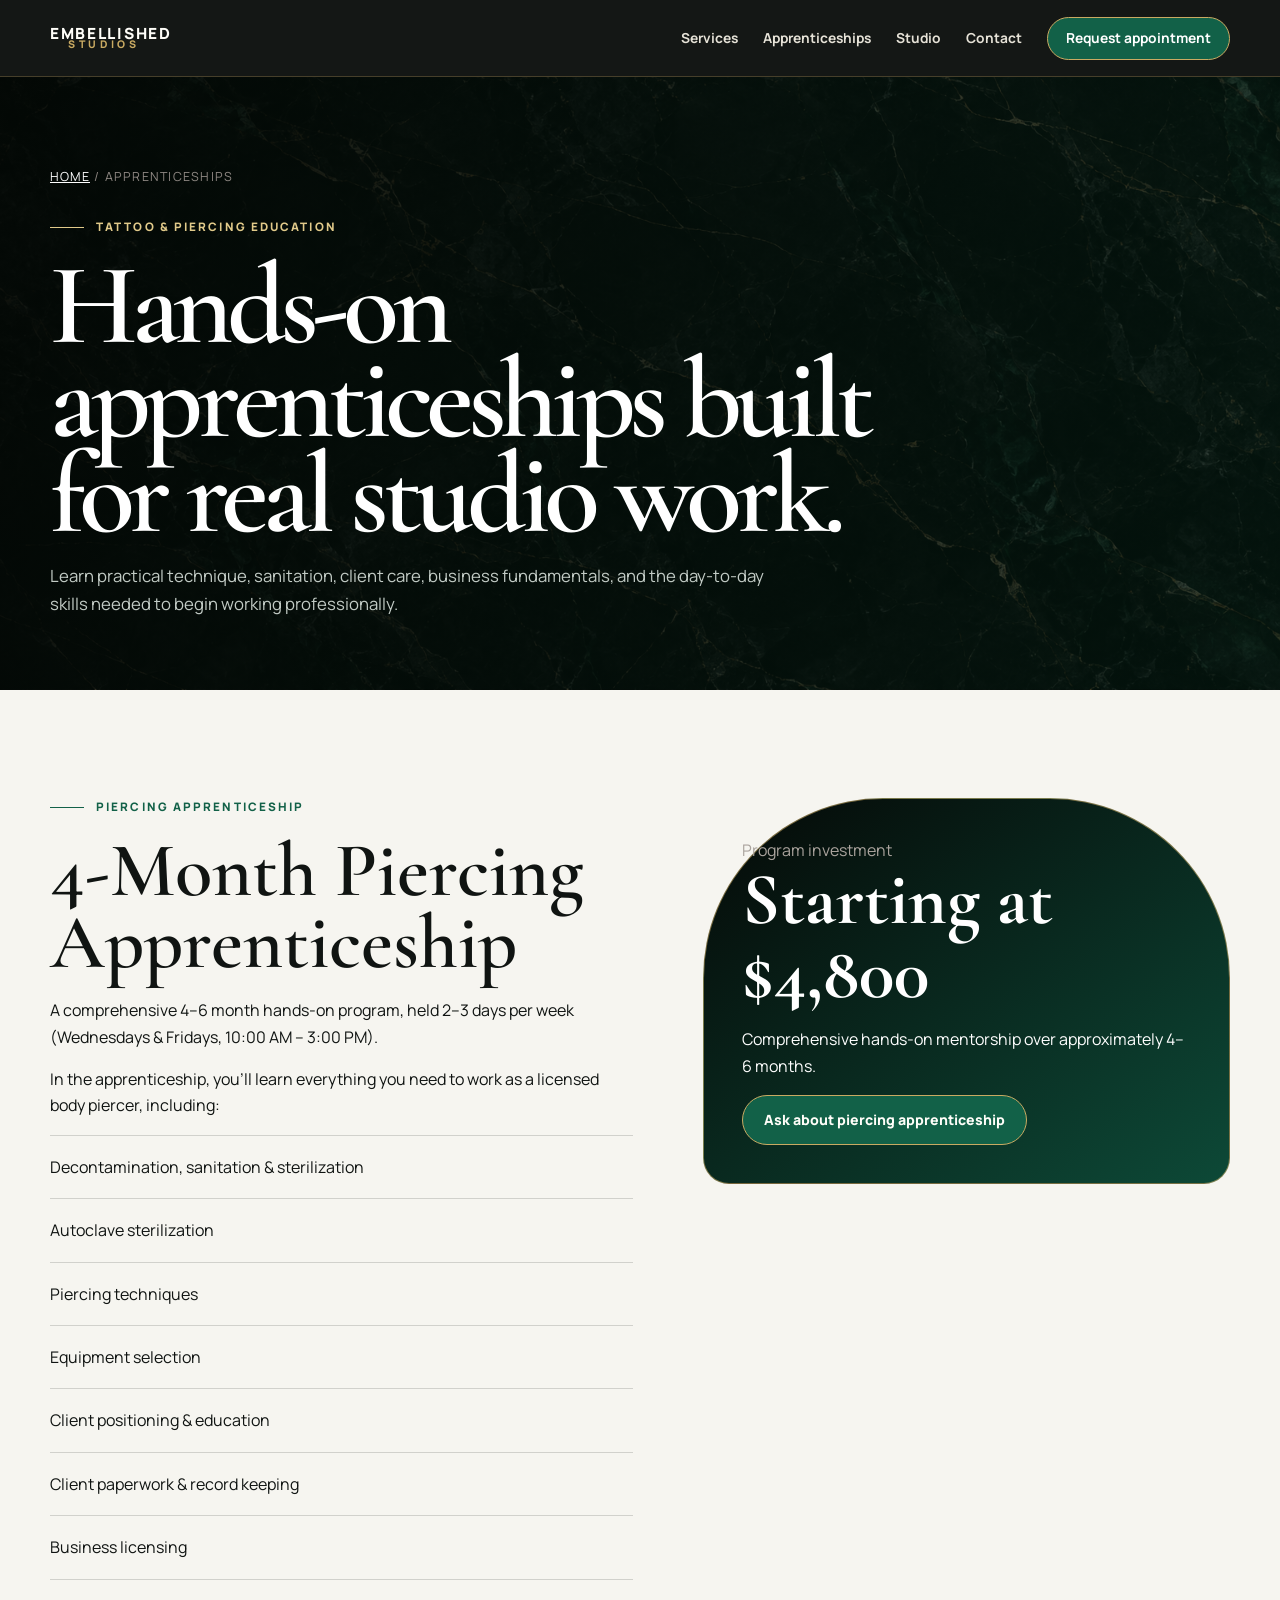
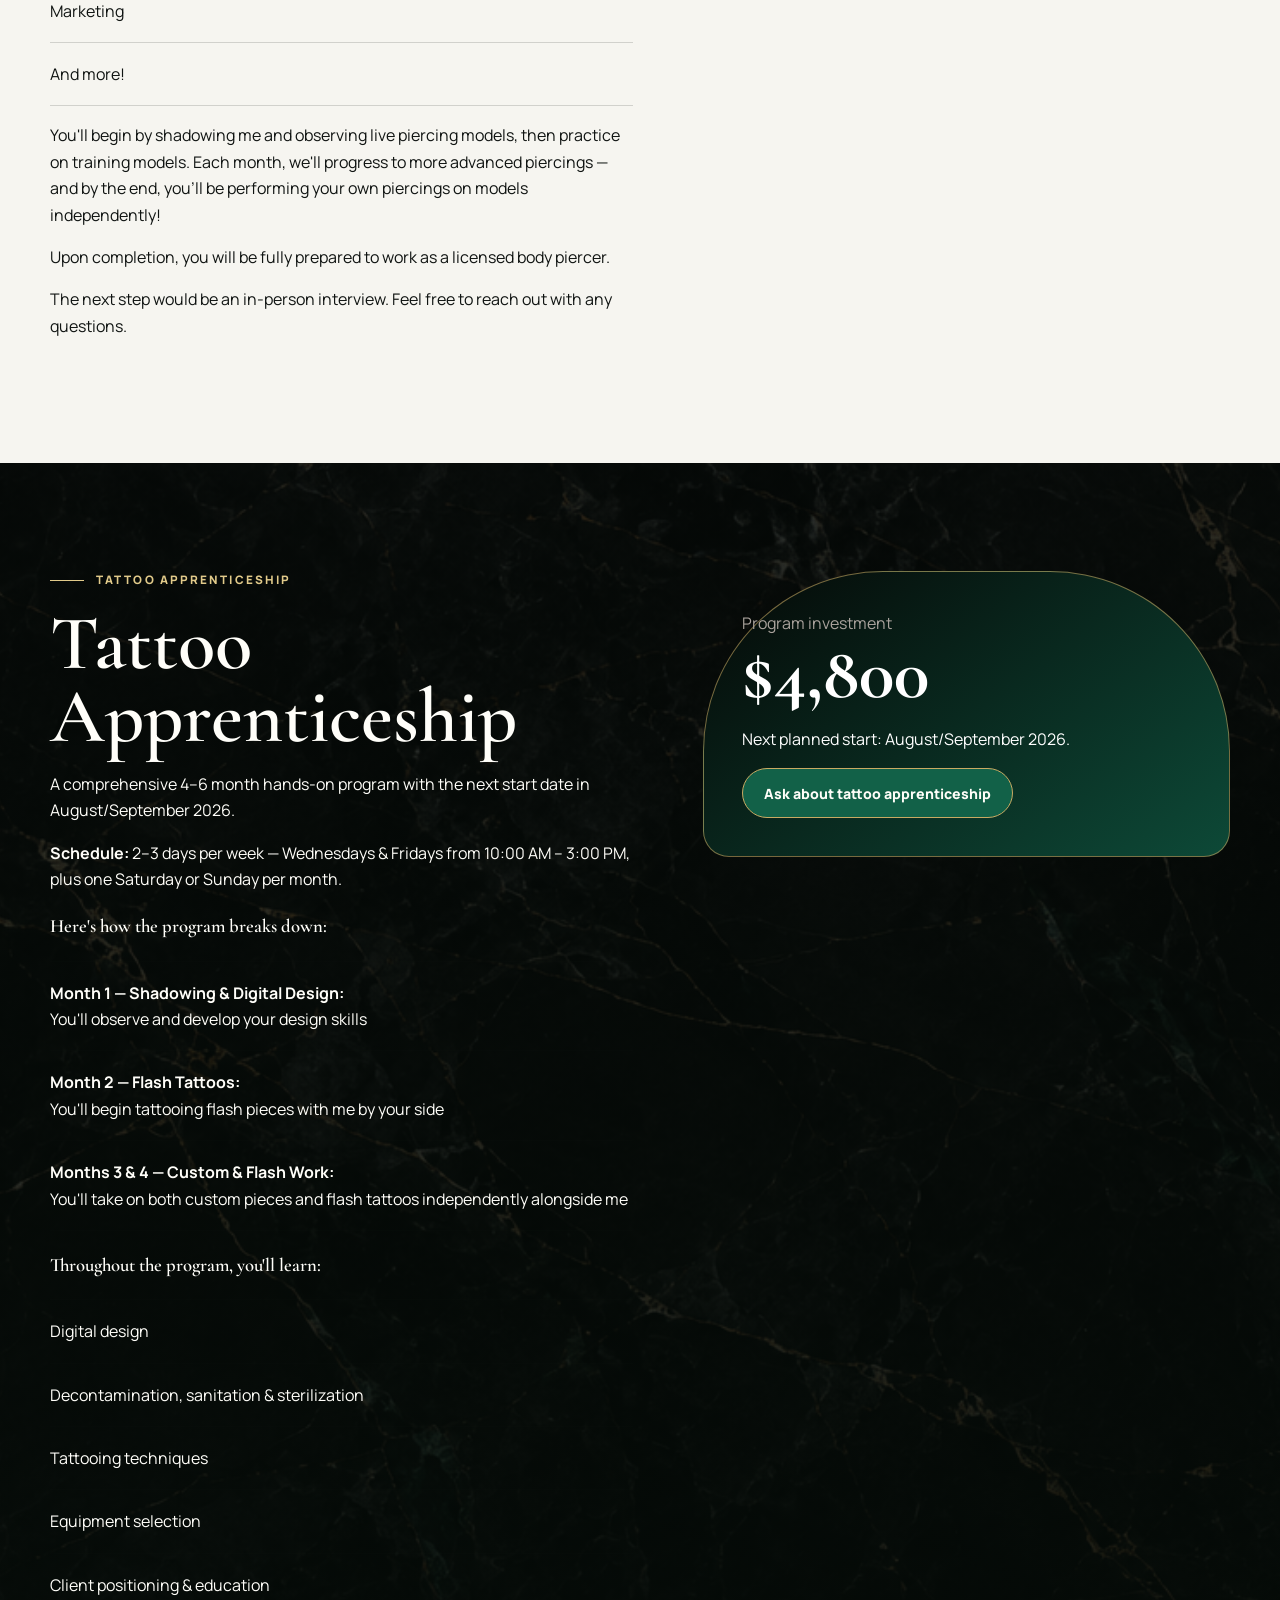
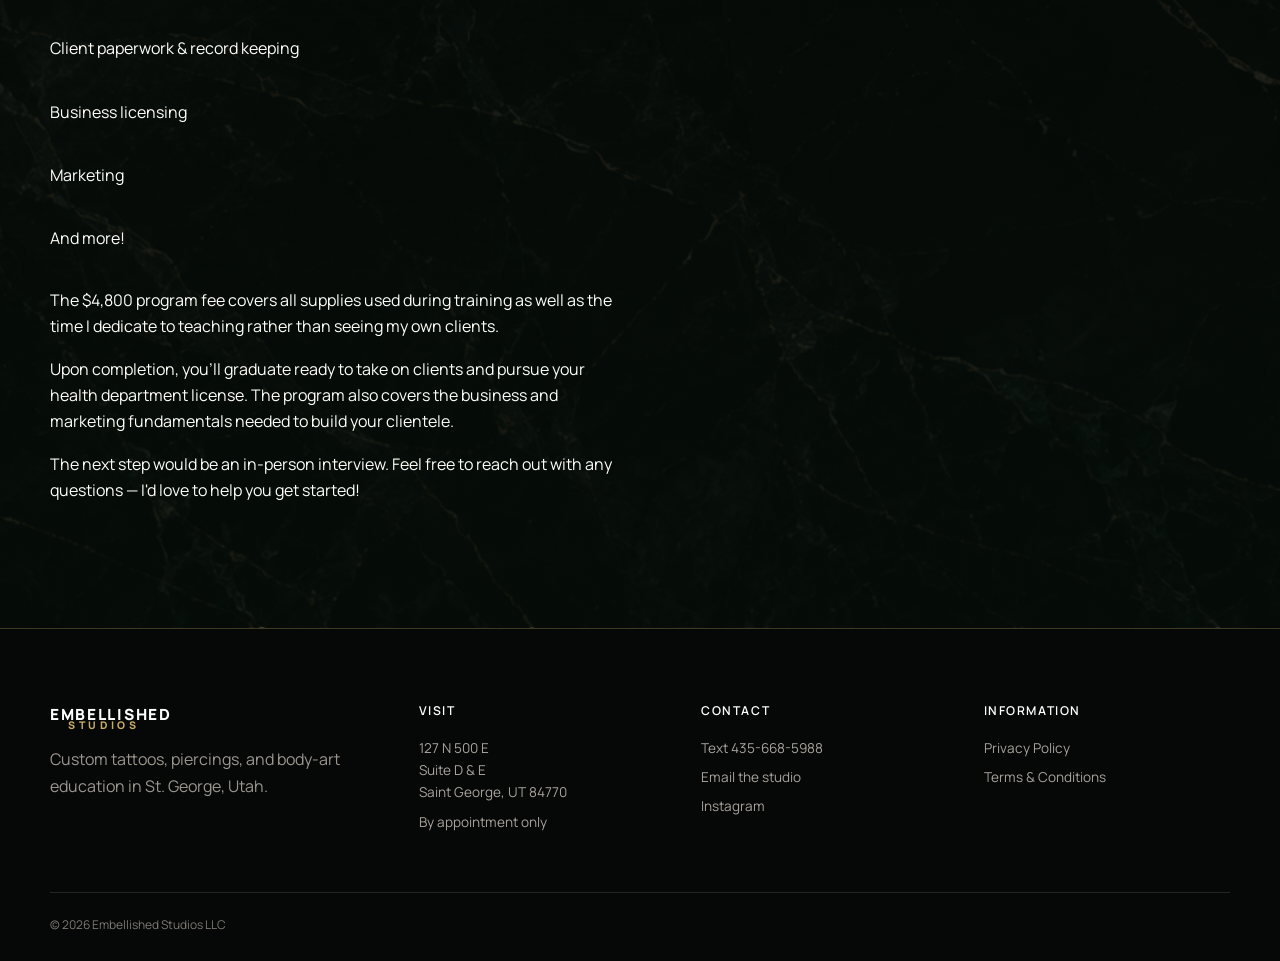
==== apprenticeships/index.html @ 4f74f2a2 "revised jotform api" ====
<!doctype html><html lang="en"><head><meta charset="utf-8"><meta name="viewport" content="width=device-width,initial-scale=1"><title>Tattoo & Piercing Apprenticeships | Embellished Studios</title><meta name="description" content="Hands-on tattoo and piercing apprenticeship programs at Embellished Studios in St. George, Utah."><link rel="preconnect" href="https://fonts.googleapis.com"><link rel="preconnect" href="https://fonts.gstatic.com" crossorigin><link href="https://fonts.googleapis.com/css2?family=Cormorant+Garamond:wght@500;600&family=Manrope:wght@400;600;700;800&display=swap" rel="stylesheet"><link rel="icon" href="../assets/favicon.svg" type="image/svg+xml"><link rel="stylesheet" href="../assets/styles.css"><link rel="canonical" href="https://www.embellishedstudios.com/apprenticeships/"></head><body><a class="skip-link" href="#content">Skip to content</a><header class="site-header"><div class="shell nav"><a class="wordmark" href="../"><span>EMBELLISHED</span><span>STUDIOS</span></a><button class="menu-toggle" type="button" aria-expanded="false" aria-label="Open menu">☰</button><nav class="nav-links"><a href="../#services">Services</a><a href="../apprenticeships/">Apprenticeships</a><a href="../#studio">Studio</a><a href="../contact/">Contact</a><a class="button" href="../tattoo-request-form/">Request appointment</a></nav></div></header><main id="content"><section class="page-hero"><div class="shell"><div class="breadcrumbs"><a href="../">Home</a> / Apprenticeships</div><div class="kicker">Tattoo & piercing education</div><h1>Hands-on apprenticeships built for real studio work.</h1><p>Learn practical technique, sanitation, client care, business fundamentals, and the day-to-day skills needed to begin working professionally.</p></div></section>
<section class="section"><div class="shell training-grid"><div><div class="kicker">Piercing apprenticeship</div><h2 style="font-size:clamp(3rem,6vw,5.5rem);line-height:.94;margin:18px 0">4-Month Piercing Apprenticeship</h2><p>A comprehensive 4–6 month hands-on program, held 2–3 days per week (Wednesdays & Fridays, 10:00 AM – 3:00 PM).</p><p>In the apprenticeship, you'll learn everything you need to work as a licensed body piercer, including:</p><ul class="curriculum"><li>Decontamination, sanitation & sterilization</li><li>Autoclave sterilization</li><li>Piercing techniques</li><li>Equipment selection</li><li>Client positioning & education</li><li>Client paperwork & record keeping</li><li>Business licensing</li><li>Marketing</li><li>And more!</li></ul><p>You'll begin by shadowing me and observing live piercing models, then practice on training models. Each month, we'll progress to more advanced piercings — and by the end, you'll be performing your own piercings on models independently!</p><p>Upon completion, you will be fully prepared to work as a licensed body piercer.</p><p>The next step would be an in-person interview. Feel free to reach out with any questions.</p></div><aside class="training-price"><span>Program investment</span><strong>Starting at $4,800</strong><p>Comprehensive hands-on mentorship over approximately 4–6 months.</p><a class="button red" href="../contact/">Ask about piercing apprenticeship</a></aside></div></section>
<section class="section dark"><div class="shell training-grid"><div><div class="kicker">Tattoo apprenticeship</div><h2 style="font-size:clamp(3rem,6vw,5.5rem);line-height:.94;margin:18px 0">Tattoo Apprenticeship</h2><p>A comprehensive 4–6 month hands-on program with the next start date in August/September 2026.</p><p><strong>Schedule:</strong> 2–3 days per week — Wednesdays & Fridays from 10:00 AM – 3:00 PM, plus one Saturday or Sunday per month.</p><h3>Here's how the program breaks down:</h3><ul class="curriculum"><li><strong>Month 1 — Shadowing & Digital Design:</strong> You'll observe and develop your design skills</li><li><strong>Month 2 — Flash Tattoos:</strong> You'll begin tattooing flash pieces with me by your side</li><li><strong>Months 3 & 4 — Custom & Flash Work:</strong> You'll take on both custom pieces and flash tattoos independently alongside me</li></ul><h3>Throughout the program, you'll learn:</h3><ul class="curriculum"><li>Digital design</li><li>Decontamination, sanitation & sterilization</li><li>Tattooing techniques</li><li>Equipment selection</li><li>Client positioning & education</li><li>Client paperwork & record keeping</li><li>Business licensing</li><li>Marketing</li><li>And more!</li></ul><p>The $4,800 program fee covers all supplies used during training as well as the time I dedicate to teaching rather than seeing my own clients.</p><p>Upon completion, you'll graduate ready to take on clients and pursue your health department license. The program also covers the business and marketing fundamentals needed to build your clientele.</p><p>The next step would be an in-person interview. Feel free to reach out with any questions — I'd love to help you get started!</p></div><aside class="training-price"><span>Program investment</span><strong>$4,800</strong><p>Next planned start: August/September 2026.</p><a class="button red" href="../contact/">Ask about tattoo apprenticeship</a></aside></div></section></main><footer class="site-footer"><div class="shell"><div class="footer-grid"><div class="footer-brand"><a class="wordmark" href="../"><span>EMBELLISHED</span><span>STUDIOS</span></a><p>Custom tattoos, piercings, and body-art education in St. George, Utah.</p></div><div class="footer-column"><h3>Visit</h3><span>127 N 500 E<br>Suite D & E<br>Saint George, UT 84770</span><span>By appointment only</span></div><div class="footer-column"><h3>Contact</h3><a href="sms:+14356685988">Text 435-668-5988</a><a href="mailto:embellished.studios.stg@gmail.com">Email the studio</a><a href="https://www.instagram.com/embellished.studios/">Instagram</a></div><div class="footer-column"><h3>Information</h3><a href="../privacy-policy/">Privacy Policy</a><a href="../terms/">Terms & Conditions</a></div></div><div class="footer-bottom"><span>© <span data-year></span> Embellished Studios LLC</span></div></div></footer><script>const menuButton=document.querySelector('.menu-toggle');const navLinks=document.querySelector('.nav-links');if(menuButton&&navLinks){menuButton.addEventListener('click',()=>{const open=navLinks.classList.toggle('open');document.body.classList.toggle('menu-open',open);menuButton.setAttribute('aria-expanded',String(open));});}document.querySelectorAll('[data-year]').forEach(node=>{node.textContent=new Date().getFullYear();});</script></body></html>
---- assets/styles.css ----
:root {
  --ink: #101412;
  --ink-2: #171d19;
  --paper: #f6f5f0;
  --paper-2: #ebe9df;
  --white: #fffef9;
  --muted: #667068;
  --line: rgba(16,20,18,.16);
  --red: #126148;
  --red-bright: #c9aa62;
  --green: #126148;
  --green-deep: #0a3d2d;
  --gold: #c9aa62;
  --gold-light: #e1ca8a;
  --serif: "Cormorant Garamond", Georgia, serif;
  --sans: "Manrope", Arial, sans-serif;
  --shadow: 0 26px 80px rgba(4,12,8,.18);
}

* { box-sizing: border-box; }
html { scroll-behavior: smooth; }
body { margin: 0; background: var(--paper); color: var(--ink); font-family: var(--sans); font-size: 16px; line-height: 1.65; }
body.menu-open { overflow: hidden; }
img { display: block; max-width: 100%; }
a { color: inherit; }
button, input, textarea, select { font: inherit; }
.shell { width: min(1180px, calc(100% - 40px)); margin-inline: auto; }
.skip-link { position: absolute; left: -9999px; top: 8px; z-index: 100; padding: 10px 14px; background: var(--white); color: var(--ink); }
.skip-link:focus { left: 8px; }

.site-header { position: sticky; top: 0; z-index: 50; border-bottom: 1px solid rgba(201,170,98,.28); background: rgba(8,11,9,.95); color: var(--white); backdrop-filter: blur(16px); }
.nav { min-height: 76px; display: flex; align-items: center; justify-content: space-between; gap: 28px; }
.wordmark { display: inline-flex; flex-direction: column; text-decoration: none; line-height: .88; letter-spacing: .11em; font-weight: 800; font-size: .96rem; }
.wordmark span:last-child { margin-left: 18px; color: var(--gold); font-size: .66rem; letter-spacing: .35em; }
.nav-links { display: flex; align-items: center; gap: 25px; }
.nav-links > a { color: #e6e2d7; text-decoration: none; font-size: .86rem; font-weight: 700; }
.nav-links > a:hover { color: var(--gold-light); }
.menu-toggle { display: none; width: 44px; height: 44px; border: 1px solid rgba(201,170,98,.4); border-radius: 50%; background: transparent; color: var(--gold-light); }
.button { min-height: 50px; display: inline-flex; align-items: center; justify-content: center; gap: 9px; border: 1px solid var(--ink); border-radius: 999px; padding: 0 21px; background: var(--ink); color: var(--white); text-decoration: none; font-size: .88rem; font-weight: 800; cursor: pointer; transition: .2s ease; }
.button:hover { transform: translateY(-2px); box-shadow: 0 12px 28px rgba(17,16,18,.18); }
.button.red { border-color: var(--gold); background: var(--green); }
.button.ghost { background: transparent; color: var(--ink); }
.button.light { border-color: var(--white); background: var(--white); color: var(--ink); }
.button:disabled { cursor: not-allowed; opacity: .45; transform: none; box-shadow: none; }
.nav .button { min-height: 43px; padding-inline: 18px; border-color: var(--gold); background: var(--green); }
.nav-links > a.button { color: white; }

.hero { position: relative; background: radial-gradient(circle at 28% 25%, #17241d 0%, #090d0b 42%, #050706 100%); color: var(--white); overflow: hidden; }
.hero::before { content: ""; position: absolute; width: 420px; height: 420px; left: -220px; bottom: -250px; border: 1px solid rgba(201,170,98,.28); border-radius: 50%; box-shadow: 0 0 0 62px rgba(201,170,98,.05), 0 0 0 124px rgba(18,97,72,.06); }
.hero-grid { min-height: 690px; display: grid; grid-template-columns: 1.02fr .98fr; align-items: stretch; }
.hero-copy { display: flex; flex-direction: column; justify-content: center; padding: 88px 64px 88px 0; }
.kicker { display: flex; align-items: center; gap: 12px; color: var(--red-bright); font-size: .73rem; font-weight: 800; letter-spacing: .18em; text-transform: uppercase; }
.kicker::before { content: ""; width: 34px; height: 1px; background: currentColor; }
.hero .kicker, .section.dark .kicker, .page-hero .kicker { color: var(--gold-light); }
.section:not(.dark) .kicker { color: var(--green); }
h1, h2, h3 { font-family: var(--serif); font-weight: 600; }
h1 { max-width: 760px; margin: 22px 0 24px; font-size: clamp(4rem, 8vw, 7.6rem); line-height: .82; letter-spacing: -.055em; }
.hero h1 { font-size: clamp(3.8rem, 6.2vw, 6.2rem); line-height: .88; }
.hero-copy > p { max-width: 650px; color: #b8c0ba; font-size: 1.07rem; }
.hero-actions { display: flex; flex-wrap: wrap; gap: 12px; margin-top: 30px; }
.hero-note { display: flex; flex-wrap: wrap; gap: 10px 22px; margin-top: 38px; color: #bcae83; font-size: .78rem; text-transform: uppercase; letter-spacing: .08em; }
.hero-art { position: relative; min-height: 620px; margin: 34px 0 34px 34px; overflow: hidden; border: 1px solid rgba(201,170,98,.55); border-radius: 260px 260px 30px 30px; background: #101713; box-shadow: 0 28px 70px rgba(0,0,0,.45); }
.hero-art img { width: 100%; height: 100%; object-fit: cover; opacity: 1; filter: saturate(.92) contrast(1.04); }
.hero-art::after { content: ""; position: absolute; inset: 0; background: linear-gradient(0deg, rgba(3,8,5,.62), transparent 44%); }
.hero-stamp { position: absolute; right: 24px; bottom: 24px; z-index: 1; width: 124px; height: 124px; display: grid; place-items: center; border: 1px solid rgba(225,202,138,.82); border-radius: 50%; background: rgba(4,30,21,.58); color: var(--gold-light); text-align: center; font-size: .66rem; font-weight: 800; letter-spacing: .12em; text-transform: uppercase; transform: rotate(-8deg); backdrop-filter: blur(6px); }

.service-band { background: var(--green-deep); color: white; border-block: 1px solid rgba(201,170,98,.34); }
.service-band strong { color: var(--gold-light); }
.service-band .shell { min-height: 78px; display: grid; grid-template-columns: 1.25fr repeat(3, 1fr); align-items: center; gap: 20px; }
.service-band strong { font-family: var(--serif); font-size: 1.3rem; }
.service-band span { font-size: .78rem; font-weight: 800; text-transform: uppercase; letter-spacing: .1em; }

.section { padding: 108px 0; }
.section.dark { background-image: linear-gradient(rgba(5,9,7,.82), rgba(5,12,8,.9)), url("marble-v3.png"); background-position: center; background-size: cover; color: var(--white); }
.section-head { display: grid; grid-template-columns: .9fr 1.1fr; gap: 56px; align-items: end; margin-bottom: 48px; }
.section-head h2 { max-width: 660px; margin: 14px 0 0; font-size: clamp(3rem, 6vw, 5.6rem); line-height: .93; letter-spacing: -.04em; }
.section-head p { max-width: 630px; justify-self: end; margin: 0; color: var(--muted); }
.dark .section-head p { color: #aaa39d; }

.service-grid { display: grid; grid-template-columns: repeat(2, 1fr); gap: 18px; }
.service-card { min-height: 380px; display: flex; flex-direction: column; padding: 42px 38px 34px; border: 1px solid rgba(201,170,98,.58); border-radius: 160px 160px 28px 28px; background: rgba(255,255,255,.72); text-decoration: none; transition: .25s ease; }
.service-card:hover { background: var(--white); transform: translateY(-4px); box-shadow: var(--shadow); border-color: var(--green); }
.service-card .number { color: var(--red); font-size: .75rem; font-weight: 800; letter-spacing: .15em; }
.service-card h3 { margin: auto 0 10px; font-size: clamp(2.3rem, 5vw, 4.5rem); line-height: .94; letter-spacing: -.04em; }
.service-card p { max-width: 470px; margin: 0; color: var(--muted); }
.service-card .arrow { margin-top: 22px; font-size: 1.5rem; }

.feature-split { display: grid; grid-template-columns: .9fr 1.1fr; gap: 80px; align-items: start; }
.quote-card { position: sticky; top: 110px; padding: 48px 42px; border: 1px solid rgba(201,170,98,.54); border-radius: 180px 180px 26px 26px; background: rgba(4,21,14,.62); }
.quote-card blockquote { margin: 0; font-family: var(--serif); font-size: clamp(2.1rem, 4vw, 3.7rem); line-height: 1.02; }
.quote-card p { margin: 24px 0 0; color: #9c9590; font-size: .84rem; }
.detail-list { display: grid; }
.detail { padding: 30px 0; border-top: 1px solid rgba(255,255,255,.14); }
.detail:first-child { border-top: 0; padding-top: 0; }
.detail h3 { margin: 0 0 7px; font-size: 1.7rem; }
.detail p { margin: 0; color: #aaa39d; }

.process-grid { display: grid; grid-template-columns: repeat(3, 1fr); gap: 20px; }
.process-card { padding: 30px; border: 1px solid rgba(201,170,98,.42); border-radius: 22px; background: rgba(255,255,255,.72); }
.process-card span { color: var(--red); font-size: .75rem; font-weight: 800; letter-spacing: .12em; }
.process-card h3 { margin: 54px 0 9px; font-size: 2rem; line-height: 1; }
.process-card p { margin: 0; color: var(--muted); font-size: .9rem; }

.cta-panel { display: grid; grid-template-columns: 1fr auto; gap: 42px; align-items: center; margin-bottom: 92px; padding: 55px; border: 1px solid rgba(201,170,98,.58); border-radius: 34px; background: linear-gradient(135deg, #08100c, #0c4937); color: white; box-shadow: var(--shadow); }
.cta-panel h2 { max-width: 800px; margin: 0; font-size: clamp(3rem, 6vw, 5.4rem); line-height: .9; letter-spacing: -.04em; }
.cta-panel p { max-width: 650px; margin: 18px 0 0; color: #ced8d0; }

.page-hero { padding: 90px 0 72px; background-image: linear-gradient(100deg, rgba(3,8,5,.94), rgba(4,24,16,.75)), url("marble-v3.png"); background-position: center; background-size: cover; color: white; }
.page-hero h1 { max-width: 900px; margin-bottom: 20px; font-size: clamp(4rem, 9vw, 7.2rem); }
.page-hero p { max-width: 720px; margin: 0; color: #c2cbc5; font-size: 1.05rem; }
.breadcrumbs { margin-bottom: 30px; color: #8f8883; font-size: .78rem; text-transform: uppercase; letter-spacing: .1em; }
.breadcrumbs a { color: white; }

.form-layout { display: grid; grid-template-columns: .72fr 1.28fr; gap: 70px; align-items: start; }
.form-sidebar { position: sticky; top: 110px; }
.form-sidebar h2 { margin: 12px 0 14px; font-size: 3rem; line-height: .95; }
.form-sidebar p { color: var(--muted); }
.contact-list { margin: 30px 0 0; padding: 0; list-style: none; display: grid; gap: 17px; }
.contact-list strong { display: block; font-size: .72rem; letter-spacing: .1em; text-transform: uppercase; }
.contact-list span, .contact-list a { color: var(--muted); }
.request-form { padding: 40px; border: 1px solid rgba(201,170,98,.58); border-radius: 28px; background: var(--white); box-shadow: var(--shadow); }
.form-grid { display: grid; grid-template-columns: repeat(2, 1fr); gap: 20px; }
.field { display: grid; gap: 7px; }
.field.full { grid-column: 1 / -1; }
.field label { font-size: .8rem; font-weight: 800; }
.field input, .field textarea, .field select { width: 100%; border: 1px solid #c9c6b7; border-radius: 12px; padding: 13px 14px; background: #fffef9; color: var(--ink); }
.field textarea { min-height: 125px; resize: vertical; }
.field input:focus, .field textarea:focus, .field select:focus { outline: 2px solid rgba(18,97,72,.24); border-color: var(--green); }
.consent { grid-column: 1 / -1; display: grid; grid-template-columns: 22px 1fr; gap: 12px; padding: 18px; border: 1px solid rgba(201,170,98,.62); border-radius: 16px; background: #f2f6f2; }
.consent input { width: 20px; height: 20px; margin-top: 3px; accent-color: var(--red); }
.consent label { font-size: .81rem; line-height: 1.55; }
.consent a { font-weight: 800; }
.form-actions { grid-column: 1 / -1; display: flex; align-items: center; gap: 14px; flex-wrap: wrap; margin-top: 4px; }
.fine-print { color: var(--muted); font-size: .76rem; }
.form-status { grid-column: 1 / -1; display: none; padding: 14px; border-left: 3px solid var(--green); background: #edf5ef; font-size: .86rem; }
.form-status.visible { display: block; }

.legal { width: min(820px, calc(100% - 40px)); margin-inline: auto; }
.legal h1 { margin: 0 0 24px; font-size: clamp(3.6rem, 8vw, 6.5rem); line-height: .9; color: var(--ink); }
.legal h2 { margin: 48px 0 12px; font-family: var(--sans); font-size: 1.18rem; letter-spacing: -.02em; }
.legal h3 { margin: 30px 0 8px; font-family: var(--sans); font-size: 1rem; }
.legal p, .legal li { color: #4f4b48; }
.legal .effective { margin-bottom: 44px; color: var(--muted); font-size: .85rem; }
.legal-callout { margin: 30px 0; padding: 24px; border-left: 4px solid var(--red); border-radius: 0 16px 16px 0; background: var(--white); }

.training-grid { display: grid; grid-template-columns: 1.05fr .95fr; gap: 70px; align-items: start; }
.training-price { padding: 38px; border: 1px solid rgba(201,170,98,.58); border-radius: 180px 180px 26px 26px; background: linear-gradient(145deg, #050806, #0d4937); color: white; }
.training-price strong { display: block; font-family: var(--serif); font-size: 4.6rem; line-height: 1; }
.training-price span { color: #aaa39d; }
.curriculum { margin: 0; padding: 0; list-style: none; border-top: 1px solid var(--line); }
.curriculum li { padding: 18px 0; border-bottom: 1px solid var(--line); }
.curriculum strong { display: block; }

.sms-proof { display: grid; grid-template-columns: .8fr 1.2fr; gap: 56px; align-items: start; }
.sms-checklist { margin: 0; padding: 0; list-style: none; display: grid; gap: 12px; }
.sms-checklist li { display: flex; gap: 12px; }
.sms-checklist li::before { content: "✓"; color: var(--red); font-weight: 900; }

.site-footer { padding: 72px 0 26px; background: #050806; color: white; border-top: 1px solid rgba(201,170,98,.3); }
.footer-grid { display: grid; grid-template-columns: 1.35fr repeat(3, 1fr); gap: 36px; padding-bottom: 52px; }
.footer-brand p { max-width: 340px; color: #9c9590; }
.footer-column h3 { margin: 0 0 16px; font-family: var(--sans); font-size: .76rem; text-transform: uppercase; letter-spacing: .13em; }
.footer-column a, .footer-column span { display: block; margin: 7px 0; color: #aaa39d; text-decoration: none; font-size: .85rem; }
.footer-column a:hover { color: white; }
.footer-bottom { display: flex; justify-content: space-between; gap: 20px; padding-top: 22px; border-top: 1px solid rgba(255,255,255,.12); color: #7f7975; font-size: .75rem; }

@media (max-width: 900px) {
  .menu-toggle { display: grid; place-items: center; }
  .nav-links { position: fixed; inset: 76px 0 auto; display: none; padding: 28px 20px 38px; background: #080b09; border-top: 1px solid rgba(201,170,98,.28); flex-direction: column; align-items: stretch; box-shadow: 0 20px 40px rgba(0,0,0,.3); }
  .nav-links.open { display: flex; }
  .nav-links > a { font-size: 1rem; }
  .hero-grid, .section-head, .feature-split, .form-layout, .training-grid, .sms-proof { grid-template-columns: 1fr; }
  .hero-copy { padding: 70px 0 42px; }
  .hero-art { min-height: 460px; margin: 0 0 42px; }
  .service-band .shell { grid-template-columns: 1fr 1fr; padding-block: 20px; }
  .section-head p { justify-self: start; }
  .feature-split { gap: 48px; }
  .quote-card, .form-sidebar { position: static; }
  .footer-grid { grid-template-columns: 1fr 1fr; }
}

@media (max-width: 620px) {
  .shell { width: min(100% - 28px, 1180px); }
  .nav { min-height: 68px; }
  .nav-links { inset-block-start: 68px; }
  h1 { font-size: 4.1rem; }
  .hero h1 { font-size: 3.65rem; }
  .hero-grid { min-height: auto; }
  .hero-art { min-height: 390px; margin: 0 -2px 34px; border-radius: 180px 180px 24px 24px; }
  .hero-note { display: grid; }
  .service-band .shell, .service-grid, .process-grid, .form-grid, .footer-grid { grid-template-columns: 1fr; }
  .section { padding: 76px 0; }
  .section-head { gap: 24px; margin-bottom: 34px; }
  .service-card { min-height: 300px; padding: 26px; }
  .service-card { border-radius: 120px 120px 24px 24px; }
  .cta-panel { grid-template-columns: 1fr; padding: 34px 24px; margin-bottom: 60px; }
  .request-form { padding: 24px 18px; }
  .field.full, .consent, .form-actions, .form-status { grid-column: auto; }
  .footer-bottom { flex-direction: column; }
}

@media (prefers-reduced-motion: reduce) {
  *, *::before, *::after { scroll-behavior: auto !important; transition: none !important; }
}
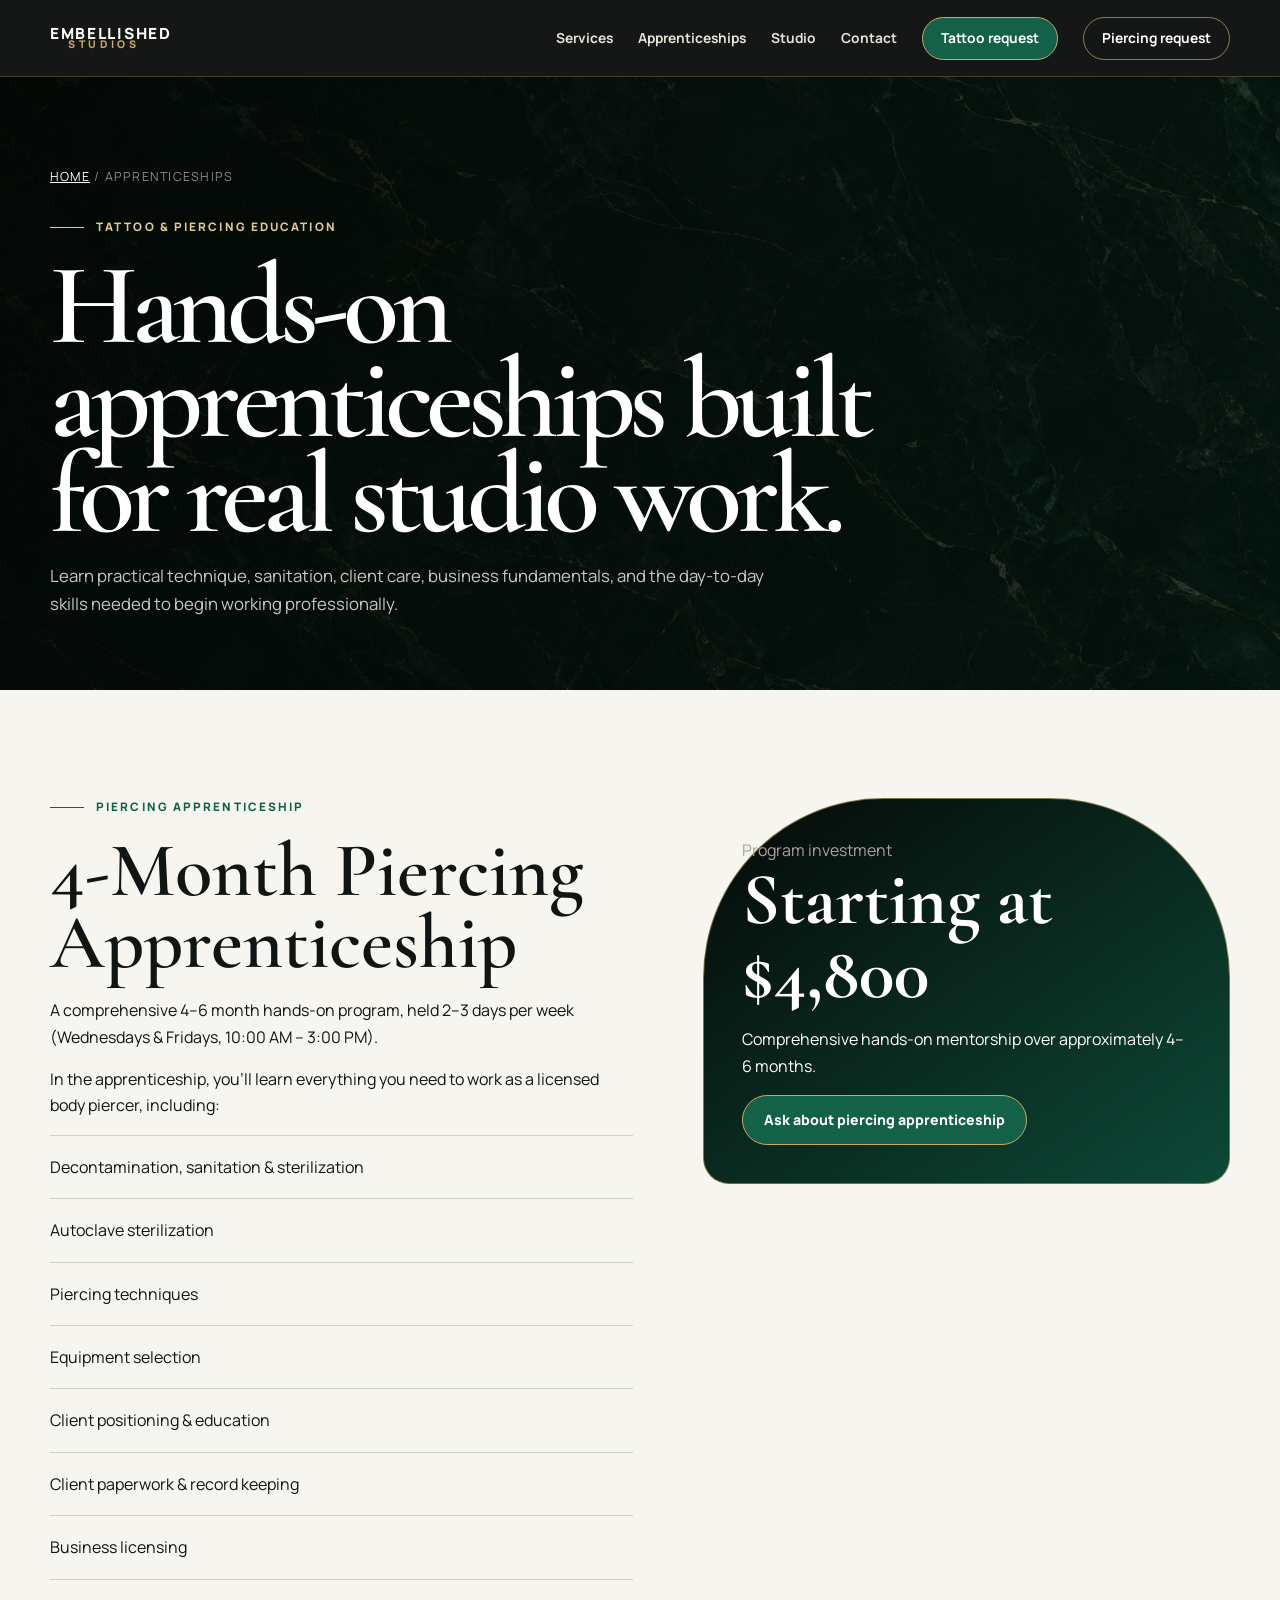
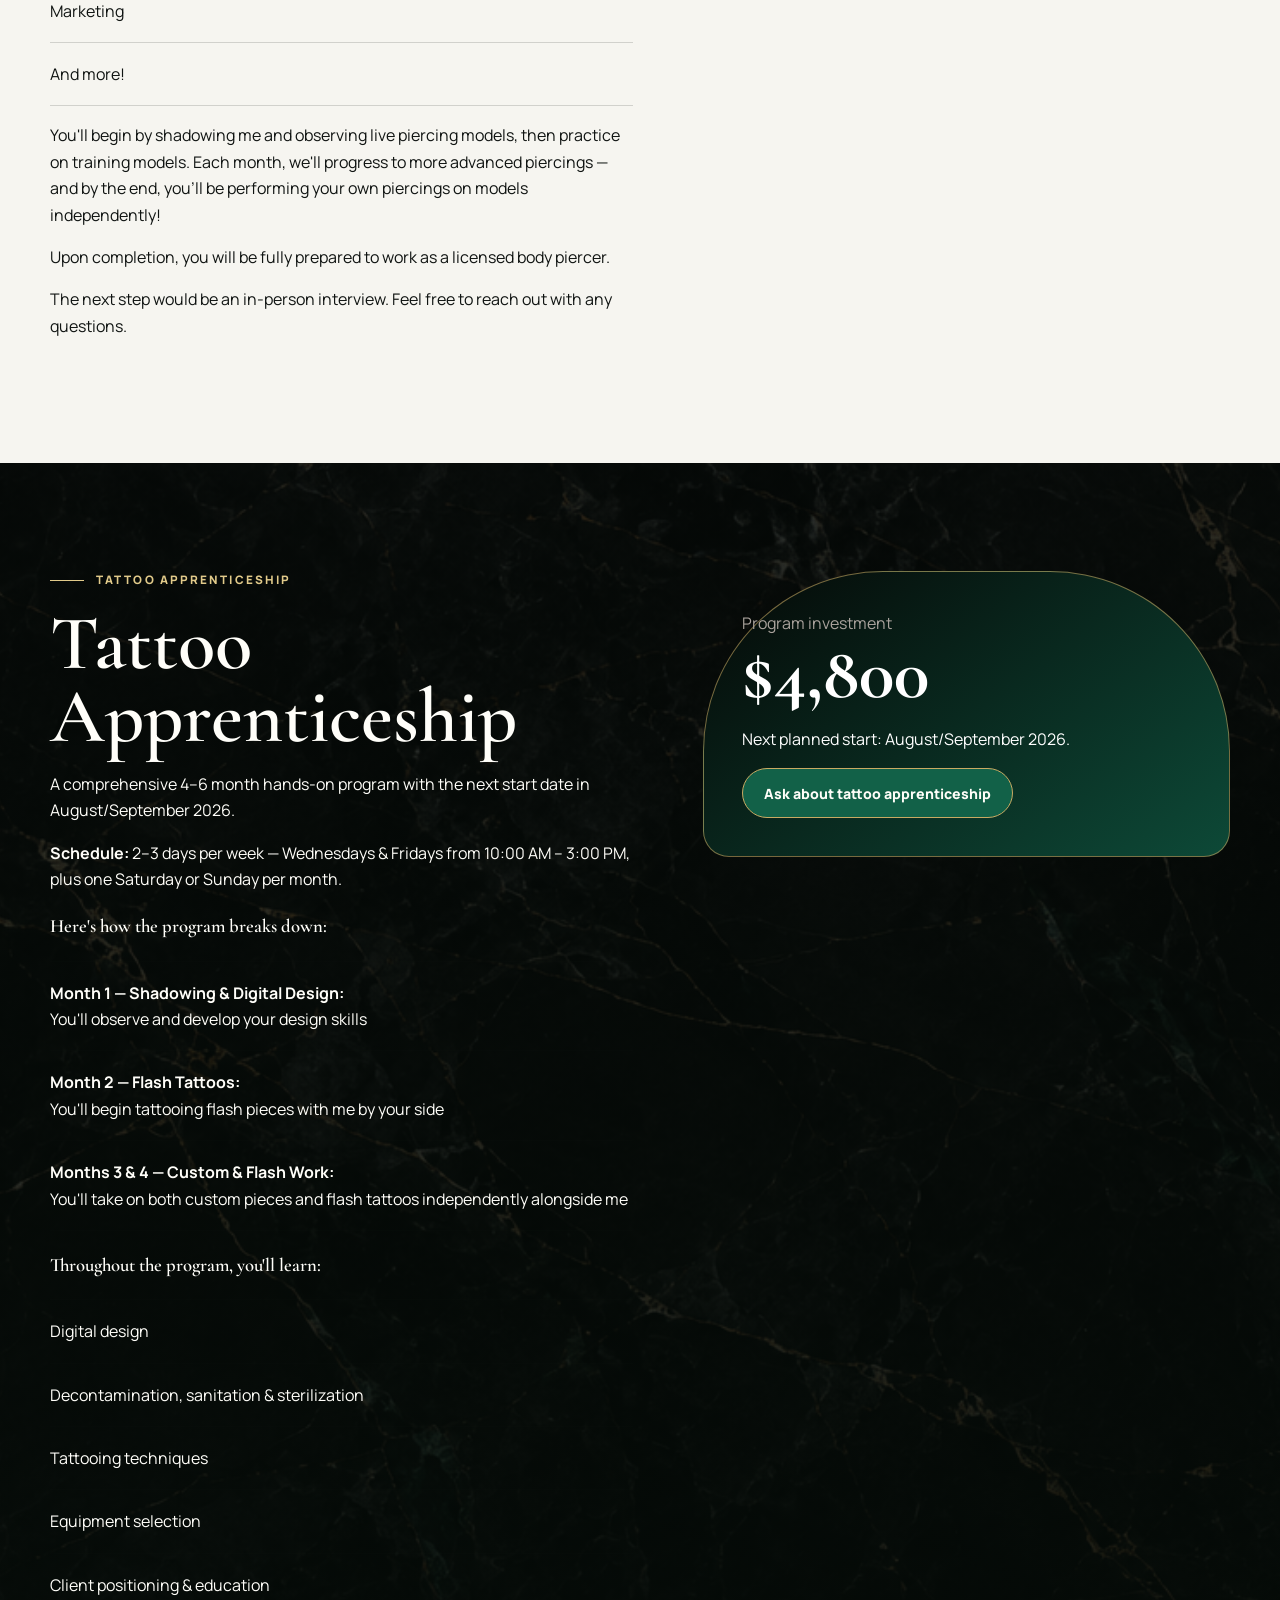
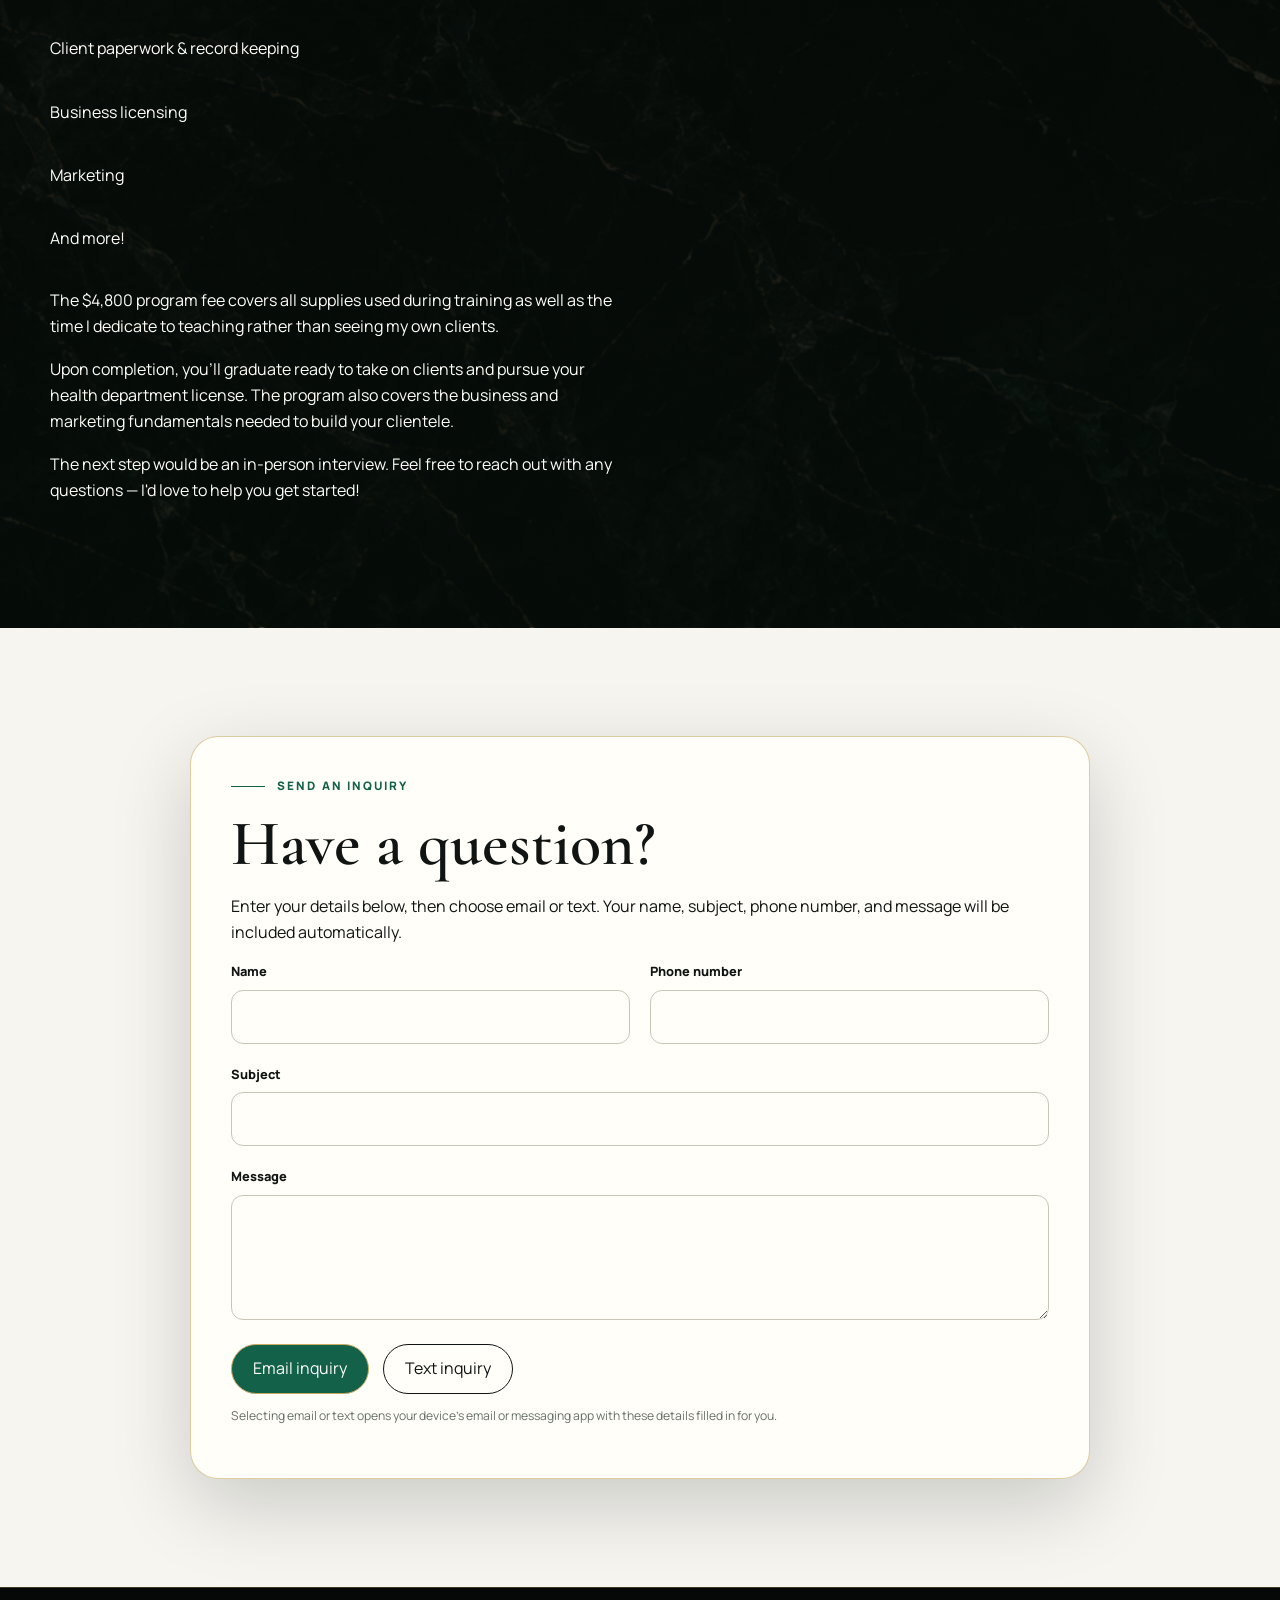
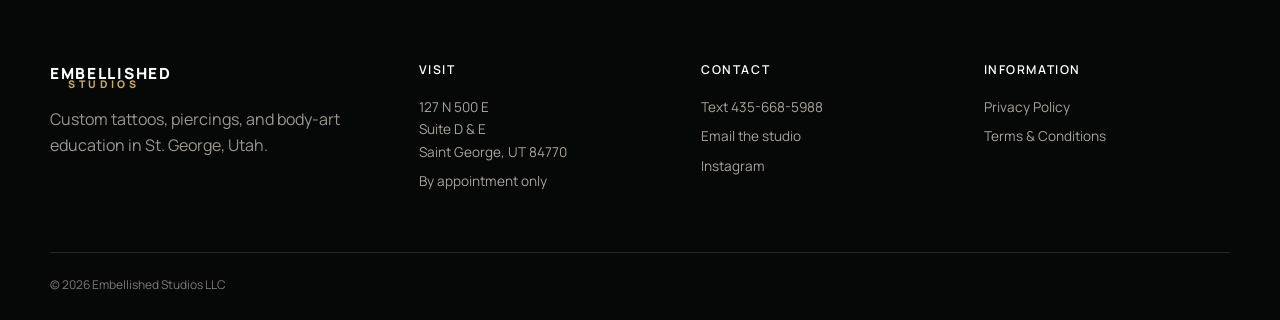
==== commit 6cc638a1: "apprentice form" ====
--- a/apprenticeships/index.html
+++ b/apprenticeships/index.html
@@ -1,3 +1,3 @@
-<!doctype html><html lang="en"><head><meta charset="utf-8"><meta name="viewport" content="width=device-width,initial-scale=1"><title>Tattoo & Piercing Apprenticeships | Embellished Studios</title><meta name="description" content="Hands-on tattoo and piercing apprenticeship programs at Embellished Studios in St. George, Utah."><link rel="preconnect" href="https://fonts.googleapis.com"><link rel="preconnect" href="https://fonts.gstatic.com" crossorigin><link href="https://fonts.googleapis.com/css2?family=Cormorant+Garamond:wght@500;600&family=Manrope:wght@400;600;700;800&display=swap" rel="stylesheet"><link rel="icon" href="../assets/favicon.svg" type="image/svg+xml"><link rel="stylesheet" href="../assets/styles.css"><link rel="canonical" href="https://www.embellishedstudios.com/apprenticeships/"></head><body><a class="skip-link" href="#content">Skip to content</a><header class="site-header"><div class="shell nav"><a class="wordmark" href="../"><span>EMBELLISHED</span><span>STUDIOS</span></a><button class="menu-toggle" type="button" aria-expanded="false" aria-label="Open menu">☰</button><nav class="nav-links"><a href="../#services">Services</a><a href="../apprenticeships/">Apprenticeships</a><a href="../#studio">Studio</a><a href="../contact/">Contact</a><a class="button" href="../tattoo-request-form/">Request appointment</a></nav></div></header><main id="content"><section class="page-hero"><div class="shell"><div class="breadcrumbs"><a href="../">Home</a> / Apprenticeships</div><div class="kicker">Tattoo & piercing education</div><h1>Hands-on apprenticeships built for real studio work.</h1><p>Learn practical technique, sanitation, client care, business fundamentals, and the day-to-day skills needed to begin working professionally.</p></div></section>
+<!doctype html><html lang="en"><head><meta charset="utf-8"><meta name="viewport" content="width=device-width,initial-scale=1"><title>Tattoo & Piercing Apprenticeships | Embellished Studios</title><meta name="description" content="Hands-on tattoo and piercing apprenticeship programs at Embellished Studios in St. George, Utah."><link rel="preconnect" href="https://fonts.googleapis.com"><link rel="preconnect" href="https://fonts.gstatic.com" crossorigin><link href="https://fonts.googleapis.com/css2?family=Cormorant+Garamond:wght@500;600&family=Manrope:wght@400;600;700;800&display=swap" rel="stylesheet"><link rel="icon" href="../assets/favicon.svg" type="image/svg+xml"><link rel="stylesheet" href="../assets/styles.css"><link rel="canonical" href="https://www.embellishedstudios.com/apprenticeships/"></head><body><a class="skip-link" href="#content">Skip to content</a><header class="site-header"><div class="shell nav"><a class="wordmark" href="../"><span>EMBELLISHED</span><span>STUDIOS</span></a><button class="menu-toggle" type="button" aria-expanded="false" aria-label="Open menu">☰</button><nav class="nav-links"><a href="../#services">Services</a><a href="../apprenticeships/">Apprenticeships</a><a href="../#studio">Studio</a><a href="../contact/">Contact</a><a class="button" href="../tattoo-request-form/">Tattoo request</a><a class="button nav-secondary" href="../piercing-request-form/">Piercing request</a></nav></div></header><main id="content"><section class="page-hero"><div class="shell"><div class="breadcrumbs"><a href="../">Home</a> / Apprenticeships</div><div class="kicker">Tattoo & piercing education</div><h1>Hands-on apprenticeships built for real studio work.</h1><p>Learn practical technique, sanitation, client care, business fundamentals, and the day-to-day skills needed to begin working professionally.</p></div></section>
 <section class="section"><div class="shell training-grid"><div><div class="kicker">Piercing apprenticeship</div><h2 style="font-size:clamp(3rem,6vw,5.5rem);line-height:.94;margin:18px 0">4-Month Piercing Apprenticeship</h2><p>A comprehensive 4–6 month hands-on program, held 2–3 days per week (Wednesdays & Fridays, 10:00 AM – 3:00 PM).</p><p>In the apprenticeship, you'll learn everything you need to work as a licensed body piercer, including:</p><ul class="curriculum"><li>Decontamination, sanitation & sterilization</li><li>Autoclave sterilization</li><li>Piercing techniques</li><li>Equipment selection</li><li>Client positioning & education</li><li>Client paperwork & record keeping</li><li>Business licensing</li><li>Marketing</li><li>And more!</li></ul><p>You'll begin by shadowing me and observing live piercing models, then practice on training models. Each month, we'll progress to more advanced piercings — and by the end, you'll be performing your own piercings on models independently!</p><p>Upon completion, you will be fully prepared to work as a licensed body piercer.</p><p>The next step would be an in-person interview. Feel free to reach out with any questions.</p></div><aside class="training-price"><span>Program investment</span><strong>Starting at $4,800</strong><p>Comprehensive hands-on mentorship over approximately 4–6 months.</p><a class="button red" href="../contact/">Ask about piercing apprenticeship</a></aside></div></section>
-<section class="section dark"><div class="shell training-grid"><div><div class="kicker">Tattoo apprenticeship</div><h2 style="font-size:clamp(3rem,6vw,5.5rem);line-height:.94;margin:18px 0">Tattoo Apprenticeship</h2><p>A comprehensive 4–6 month hands-on program with the next start date in August/September 2026.</p><p><strong>Schedule:</strong> 2–3 days per week — Wednesdays & Fridays from 10:00 AM – 3:00 PM, plus one Saturday or Sunday per month.</p><h3>Here's how the program breaks down:</h3><ul class="curriculum"><li><strong>Month 1 — Shadowing & Digital Design:</strong> You'll observe and develop your design skills</li><li><strong>Month 2 — Flash Tattoos:</strong> You'll begin tattooing flash pieces with me by your side</li><li><strong>Months 3 & 4 — Custom & Flash Work:</strong> You'll take on both custom pieces and flash tattoos independently alongside me</li></ul><h3>Throughout the program, you'll learn:</h3><ul class="curriculum"><li>Digital design</li><li>Decontamination, sanitation & sterilization</li><li>Tattooing techniques</li><li>Equipment selection</li><li>Client positioning & education</li><li>Client paperwork & record keeping</li><li>Business licensing</li><li>Marketing</li><li>And more!</li></ul><p>The $4,800 program fee covers all supplies used during training as well as the time I dedicate to teaching rather than seeing my own clients.</p><p>Upon completion, you'll graduate ready to take on clients and pursue your health department license. The program also covers the business and marketing fundamentals needed to build your clientele.</p><p>The next step would be an in-person interview. Feel free to reach out with any questions — I'd love to help you get started!</p></div><aside class="training-price"><span>Program investment</span><strong>$4,800</strong><p>Next planned start: August/September 2026.</p><a class="button red" href="../contact/">Ask about tattoo apprenticeship</a></aside></div></section></main><footer class="site-footer"><div class="shell"><div class="footer-grid"><div class="footer-brand"><a class="wordmark" href="../"><span>EMBELLISHED</span><span>STUDIOS</span></a><p>Custom tattoos, piercings, and body-art education in St. George, Utah.</p></div><div class="footer-column"><h3>Visit</h3><span>127 N 500 E<br>Suite D & E<br>Saint George, UT 84770</span><span>By appointment only</span></div><div class="footer-column"><h3>Contact</h3><a href="sms:+14356685988">Text 435-668-5988</a><a href="mailto:embellished.studios.stg@gmail.com">Email the studio</a><a href="https://www.instagram.com/embellished.studios/">Instagram</a></div><div class="footer-column"><h3>Information</h3><a href="../privacy-policy/">Privacy Policy</a><a href="../terms/">Terms & Conditions</a></div></div><div class="footer-bottom"><span>© <span data-year></span> Embellished Studios LLC</span></div></div></footer><script>const menuButton=document.querySelector('.menu-toggle');const navLinks=document.querySelector('.nav-links');if(menuButton&&navLinks){menuButton.addEventListener('click',()=>{const open=navLinks.classList.toggle('open');document.body.classList.toggle('menu-open',open);menuButton.setAttribute('aria-expanded',String(open));});}document.querySelectorAll('[data-year]').forEach(node=>{node.textContent=new Date().getFullYear();});</script></body></html>+<section class="section dark"><div class="shell training-grid"><div><div class="kicker">Tattoo apprenticeship</div><h2 style="font-size:clamp(3rem,6vw,5.5rem);line-height:.94;margin:18px 0">Tattoo Apprenticeship</h2><p>A comprehensive 4–6 month hands-on program with the next start date in August/September 2026.</p><p><strong>Schedule:</strong> 2–3 days per week — Wednesdays & Fridays from 10:00 AM – 3:00 PM, plus one Saturday or Sunday per month.</p><h3>Here's how the program breaks down:</h3><ul class="curriculum"><li><strong>Month 1 — Shadowing & Digital Design:</strong> You'll observe and develop your design skills</li><li><strong>Month 2 — Flash Tattoos:</strong> You'll begin tattooing flash pieces with me by your side</li><li><strong>Months 3 & 4 — Custom & Flash Work:</strong> You'll take on both custom pieces and flash tattoos independently alongside me</li></ul><h3>Throughout the program, you'll learn:</h3><ul class="curriculum"><li>Digital design</li><li>Decontamination, sanitation & sterilization</li><li>Tattooing techniques</li><li>Equipment selection</li><li>Client positioning & education</li><li>Client paperwork & record keeping</li><li>Business licensing</li><li>Marketing</li><li>And more!</li></ul><p>The $4,800 program fee covers all supplies used during training as well as the time I dedicate to teaching rather than seeing my own clients.</p><p>Upon completion, you'll graduate ready to take on clients and pursue your health department license. The program also covers the business and marketing fundamentals needed to build your clientele.</p><p>The next step would be an in-person interview. Feel free to reach out with any questions — I'd love to help you get started!</p></div><aside class="training-price"><span>Program investment</span><strong>$4,800</strong><p>Next planned start: August/September 2026.</p><a class="button red" href="../contact/">Ask about tattoo apprenticeship</a></aside></div></section><section class="section"><div class="shell"><div class="request-form apprenticeship-inquiry"><div class="inquiry-form-block"><div class="kicker">Send an inquiry</div><h2>Have a question?</h2><p>Enter your details below, then choose email or text. Your name, subject, phone number, and message will be included automatically.</p><form class="studio-inquiry-form" data-inquiry-form><div class="form-grid"><div class="field"><label for="inq-name">Name</label><input id="inq-name" name="name" type="text" autocomplete="name" required></div><div class="field"><label for="inq-phone">Phone number</label><input id="inq-phone" name="phone" type="tel" autocomplete="tel" required></div><div class="field full"><label for="inq-subject">Subject</label><input id="inq-subject" name="subject" type="text" required></div><div class="field full"><label for="inq-message">Message</label><textarea id="inq-message" name="message" required></textarea></div><div class="form-actions"><button class="button red" type="submit" data-send="email">Email inquiry</button><button class="button ghost" type="submit" data-send="sms">Text inquiry</button></div></div></form><p class="fine-print">Selecting email or text opens your device’s email or messaging app with these details filled in for you.</p></div></div></div></section></main><footer class="site-footer"><div class="shell"><div class="footer-grid"><div class="footer-brand"><a class="wordmark" href="../"><span>EMBELLISHED</span><span>STUDIOS</span></a><p>Custom tattoos, piercings, and body-art education in St. George, Utah.</p></div><div class="footer-column"><h3>Visit</h3><span>127 N 500 E<br>Suite D & E<br>Saint George, UT 84770</span><span>By appointment only</span></div><div class="footer-column"><h3>Contact</h3><a href="sms:+14356685988">Text 435-668-5988</a><a href="mailto:embellished.studios.stg@gmail.com">Email the studio</a><a href="https://www.instagram.com/embellished.studios/">Instagram</a></div><div class="footer-column"><h3>Information</h3><a href="../privacy-policy/">Privacy Policy</a><a href="../terms/">Terms & Conditions</a></div></div><div class="footer-bottom"><span>© <span data-year></span> Embellished Studios LLC</span></div></div></footer><script>const menuButton=document.querySelector('.menu-toggle');const navLinks=document.querySelector('.nav-links');if(menuButton&&navLinks){menuButton.addEventListener('click',()=>{const open=navLinks.classList.toggle('open');document.body.classList.toggle('menu-open',open);menuButton.setAttribute('aria-expanded',String(open));});}document.querySelectorAll('[data-year]').forEach(node=>{node.textContent=new Date().getFullYear();});</script><script>document.querySelectorAll('[data-inquiry-form]').forEach(form=>{let mode='email';form.querySelectorAll('[data-send]').forEach(btn=>btn.addEventListener('click',()=>mode=btn.dataset.send));form.addEventListener('submit',e=>{e.preventDefault();const d=new FormData(form);const name=d.get('name')||'';const phone=d.get('phone')||'';const subject=d.get('subject')||'Studio inquiry';const message=d.get('message')||'';const body=`Name: ${name}\nPhone: ${phone}\nSubject: ${subject}\n\nMessage:\n${message}`;if(mode==='sms'){window.location.href=`sms:+14356685988?&body=${encodeURIComponent(body)}`;}else{window.location.href=`mailto:embellished.studios.stg@gmail.com?subject=${encodeURIComponent(subject)}&body=${encodeURIComponent(body)}`;}});});</script></body></html>
--- a/assets/styles.css
+++ b/assets/styles.css
@@ -202,3 +202,10 @@
 @media (prefers-reduced-motion: reduce) {
   *, *::before, *::after { scroll-behavior: auto !important; transition: none !important; }
 }
+
+/* Dual booking actions + studio inquiry forms */
+.nav-links .nav-secondary{background:transparent;color:#fff;border-color:rgba(201,170,98,.7)}
+.inquiry-form-block h2{font-size:clamp(2.7rem,5vw,4.2rem);line-height:.95;margin:18px 0}
+.apprenticeship-inquiry{max-width:900px;margin-inline:auto}
+.studio-inquiry-form button{font:inherit;cursor:pointer}
+@media(max-width:900px){.nav-links .button{text-align:center}}
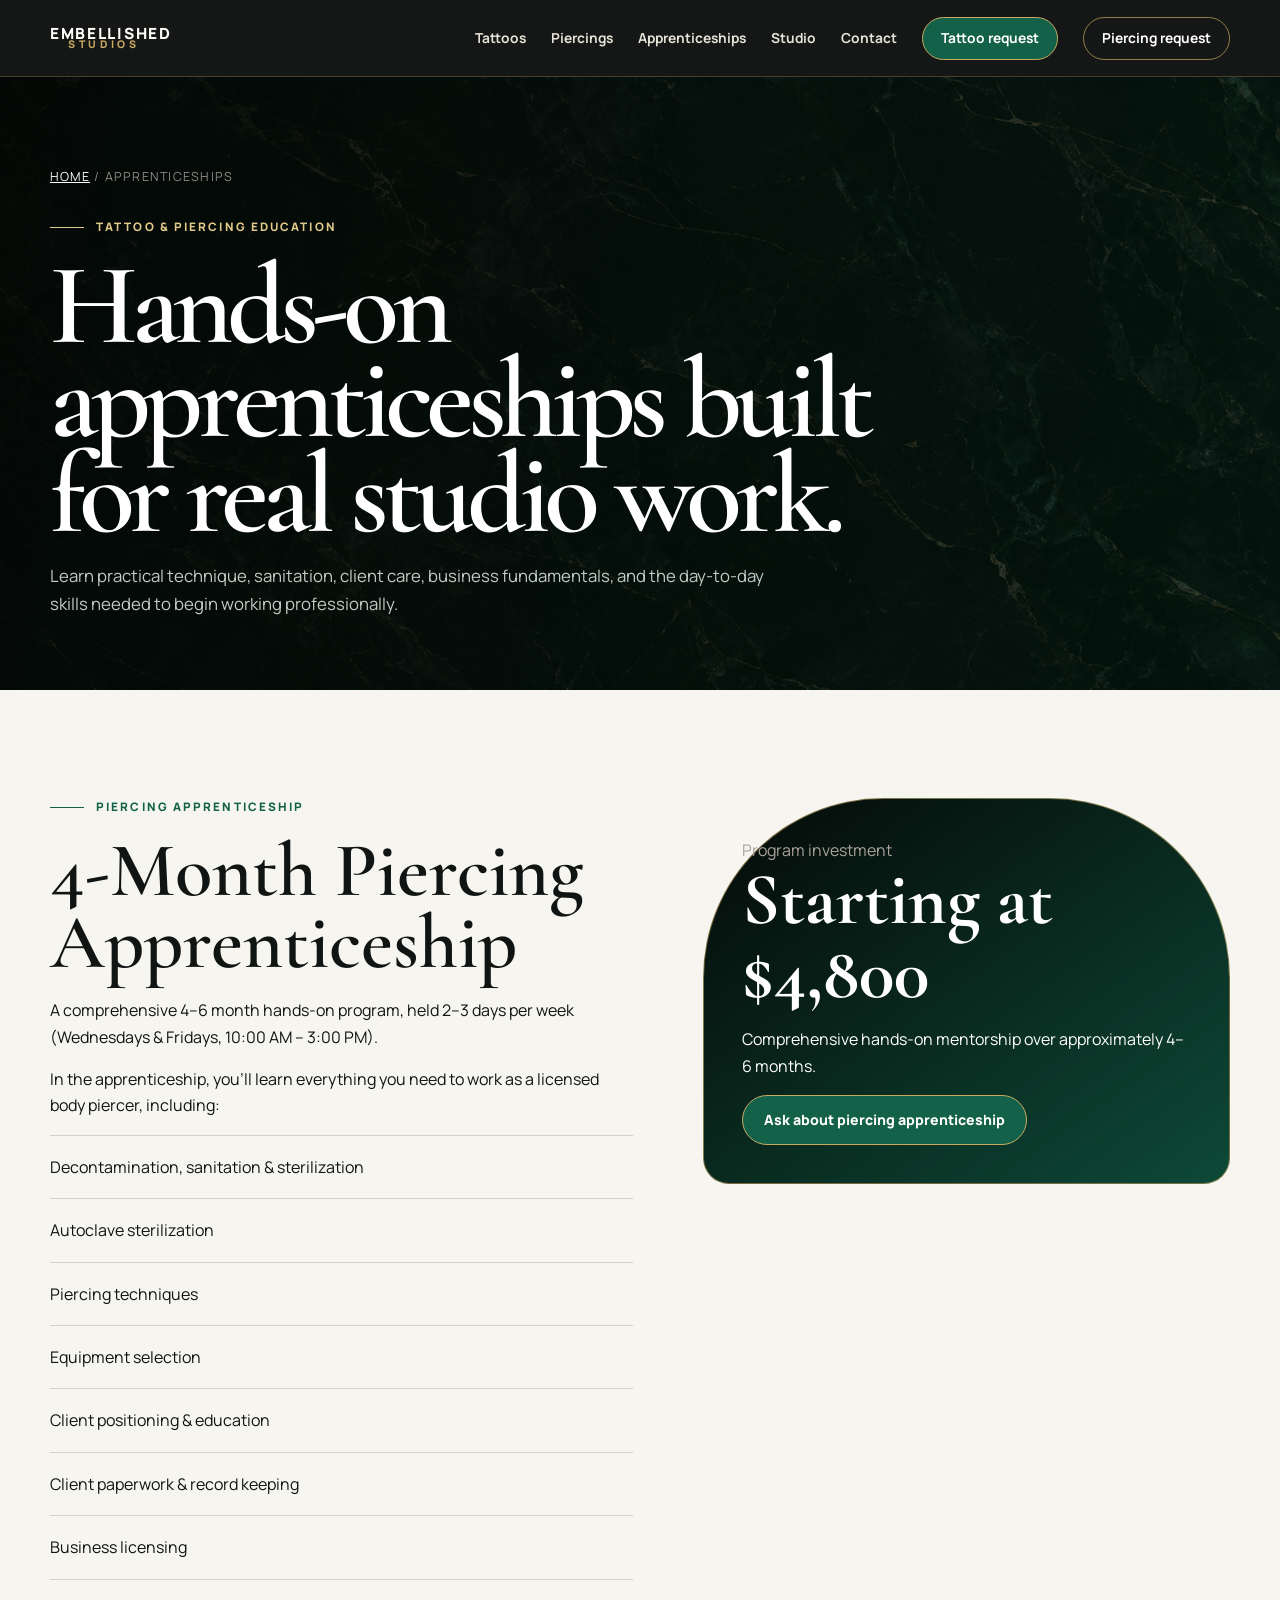
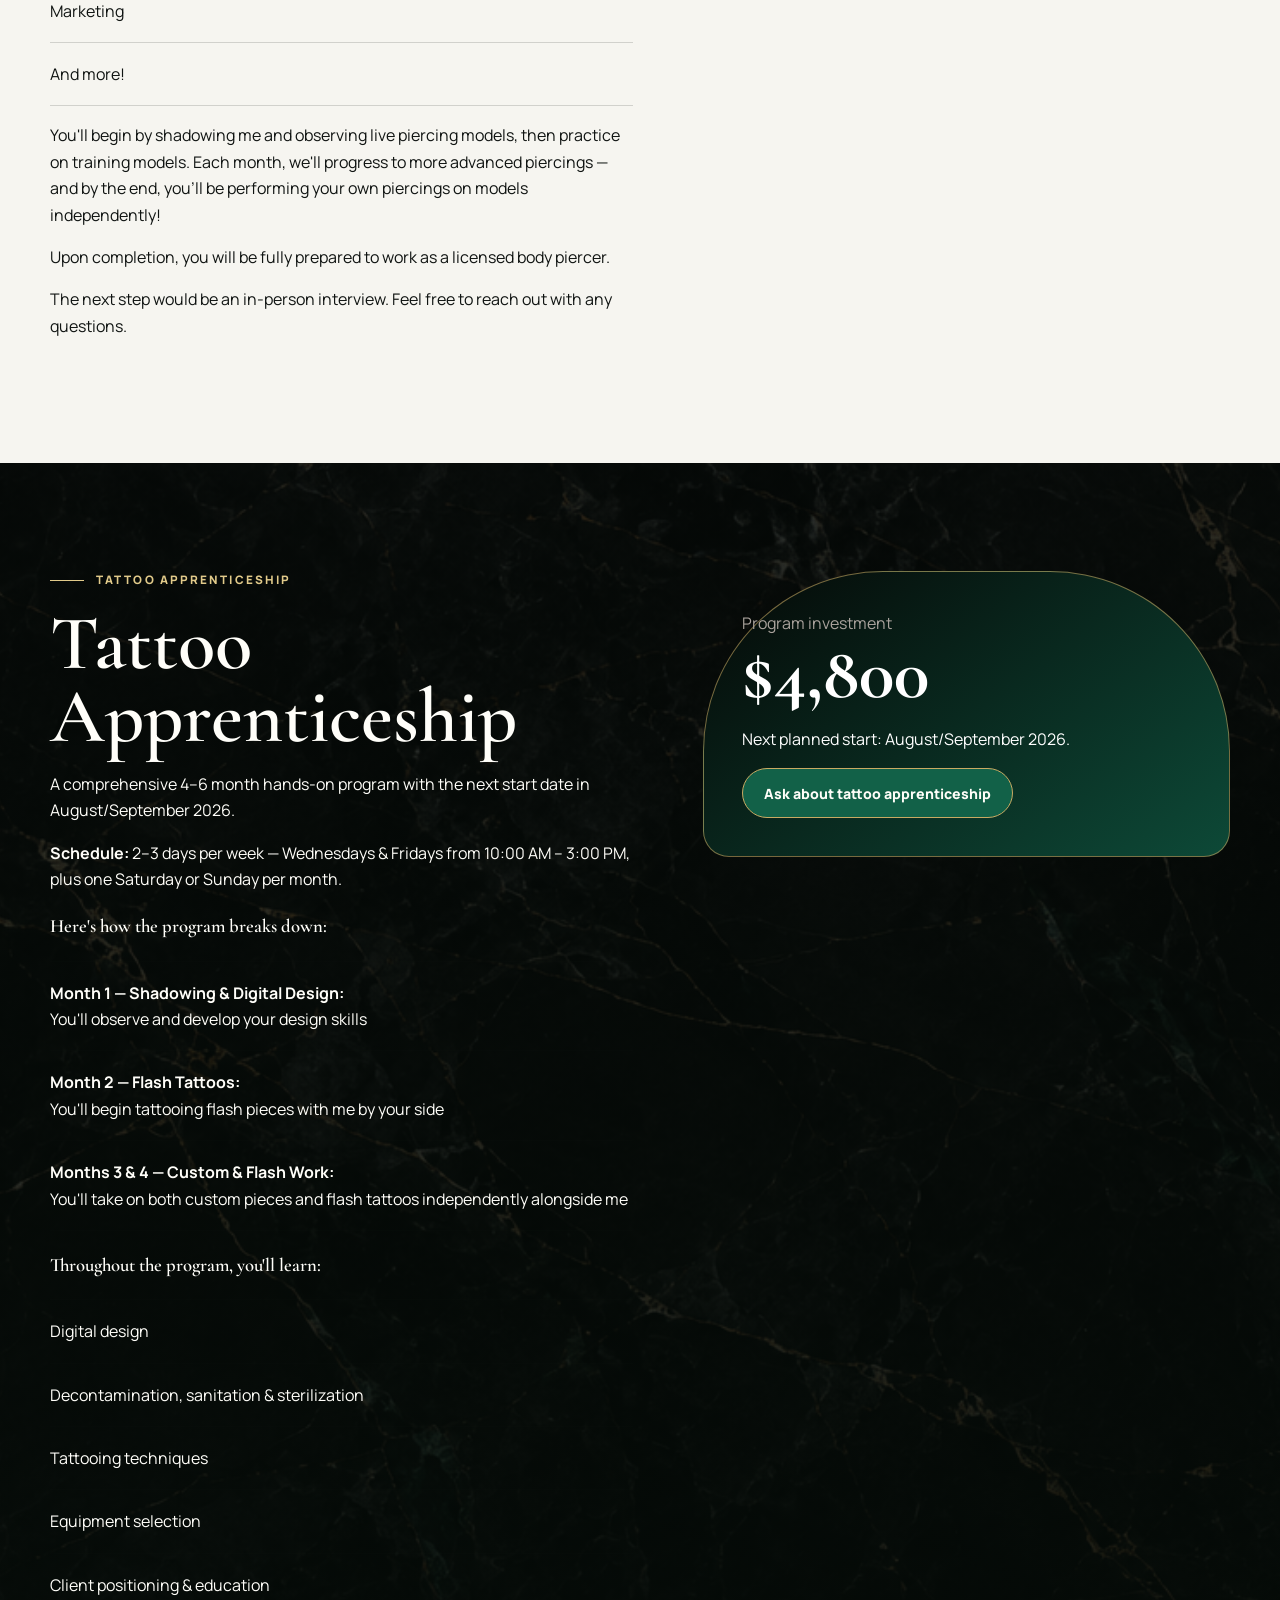
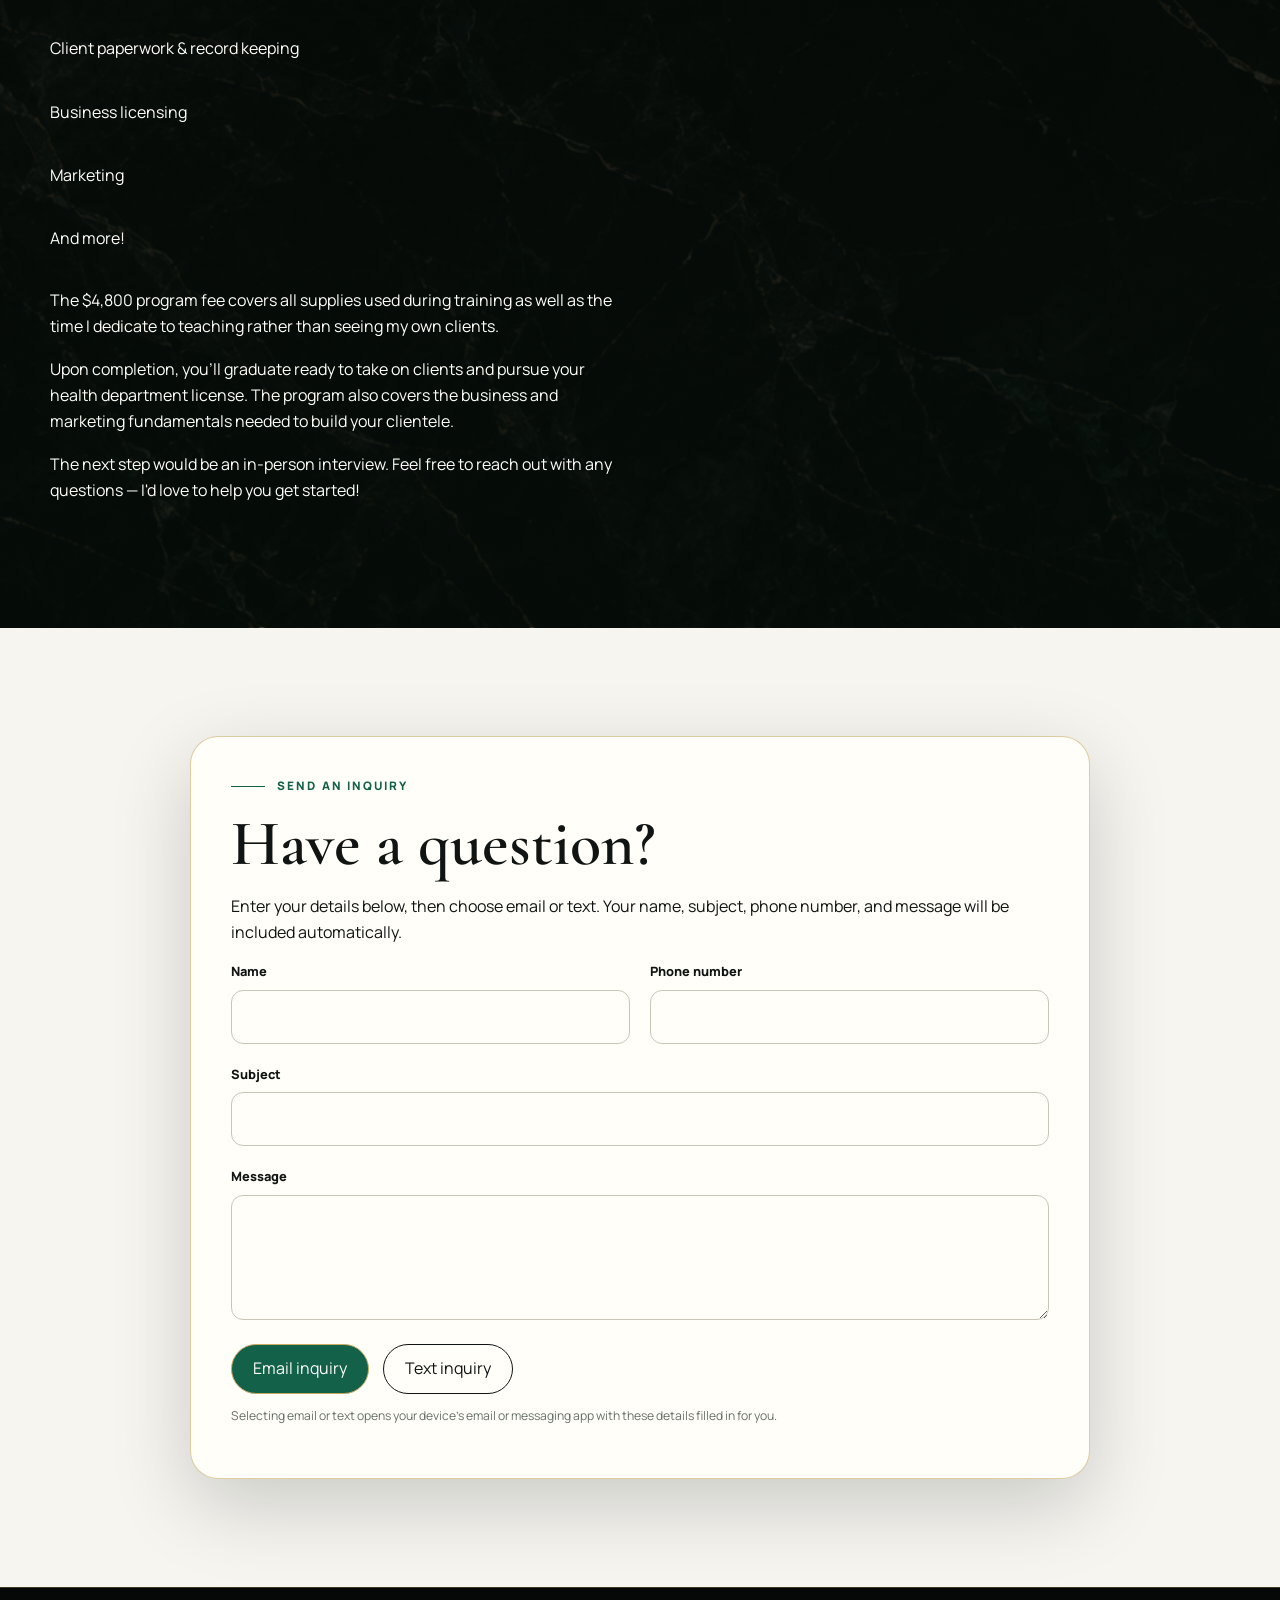
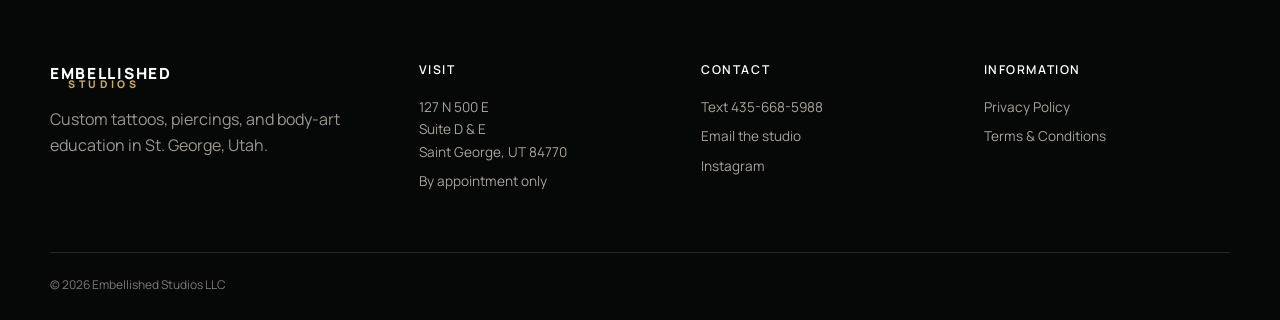
==== commit 2db47f12: "Improve St George tattoo and piercing service discovery and SEO" ====
--- a/apprenticeships/index.html
+++ b/apprenticeships/index.html
@@ -1,3 +1,4 @@
-<!doctype html><html lang="en"><head><meta charset="utf-8"><meta name="viewport" content="width=device-width,initial-scale=1"><title>Tattoo & Piercing Apprenticeships | Embellished Studios</title><meta name="description" content="Hands-on tattoo and piercing apprenticeship programs at Embellished Studios in St. George, Utah."><link rel="preconnect" href="https://fonts.googleapis.com"><link rel="preconnect" href="https://fonts.gstatic.com" crossorigin><link href="https://fonts.googleapis.com/css2?family=Cormorant+Garamond:wght@500;600&family=Manrope:wght@400;600;700;800&display=swap" rel="stylesheet"><link rel="icon" href="../assets/favicon.svg" type="image/svg+xml"><link rel="stylesheet" href="../assets/styles.css"><link rel="canonical" href="https://www.embellishedstudios.com/apprenticeships/"></head><body><a class="skip-link" href="#content">Skip to content</a><header class="site-header"><div class="shell nav"><a class="wordmark" href="../"><span>EMBELLISHED</span><span>STUDIOS</span></a><button class="menu-toggle" type="button" aria-expanded="false" aria-label="Open menu">☰</button><nav class="nav-links"><a href="../#services">Services</a><a href="../apprenticeships/">Apprenticeships</a><a href="../#studio">Studio</a><a href="../contact/">Contact</a><a class="button" href="../tattoo-request-form/">Tattoo request</a><a class="button nav-secondary" href="../piercing-request-form/">Piercing request</a></nav></div></header><main id="content"><section class="page-hero"><div class="shell"><div class="breadcrumbs"><a href="../">Home</a> / Apprenticeships</div><div class="kicker">Tattoo & piercing education</div><h1>Hands-on apprenticeships built for real studio work.</h1><p>Learn practical technique, sanitation, client care, business fundamentals, and the day-to-day skills needed to begin working professionally.</p></div></section>
+<!doctype html><html lang="en"><head><meta charset="utf-8"><meta name="viewport" content="width=device-width,initial-scale=1"><title>Tattoo & Piercing Apprenticeships | Embellished Studios</title><meta name="description" content="Hands-on tattoo and piercing apprenticeship programs at Embellished Studios in St. George, Utah."><link rel="preconnect" href="https://fonts.googleapis.com"><link rel="preconnect" href="https://fonts.gstatic.com" crossorigin><link href="https://fonts.googleapis.com/css2?family=Cormorant+Garamond:wght@500;600&family=Manrope:wght@400;600;700;800&display=swap" rel="stylesheet"><link rel="icon" href="../assets/favicon.svg" type="image/svg+xml"><link rel="stylesheet" href="../assets/styles.css"><link rel="canonical" href="https://www.embellishedstudios.com/apprenticeships/"><meta property="og:title" content="Tattoo & Piercing Apprenticeships | Embellished Studios"><meta property="og:type" content="website"><meta property="og:site_name" content="Embellished Studios"><meta property="og:description" content="Hands-on tattoo and piercing apprenticeship programs at Embellished Studios in St. George, Utah."><meta property="og:url" content="https://www.embellishedstudios.com/apprenticeships/">
+</head><body><a class="skip-link" href="#content">Skip to content</a><header class="site-header"><div class="shell nav"><a class="wordmark" href="../"><span>EMBELLISHED</span><span>STUDIOS</span></a><button class="menu-toggle" type="button" aria-expanded="false" aria-label="Open menu">☰</button><nav class="nav-links"><a href="../tattoos/">Tattoos</a><a href="../piercings/">Piercings</a><a href="../apprenticeships/">Apprenticeships</a><a href="../#studio">Studio</a><a href="../contact/">Contact</a><a class="button" href="../tattoo-request-form/">Tattoo request</a><a class="button nav-secondary" href="../piercing-request-form/">Piercing request</a></nav></div></header><main id="content"><section class="page-hero"><div class="shell"><div class="breadcrumbs"><a href="../">Home</a> / Apprenticeships</div><div class="kicker">Tattoo & piercing education</div><h1>Hands-on apprenticeships built for real studio work.</h1><p>Learn practical technique, sanitation, client care, business fundamentals, and the day-to-day skills needed to begin working professionally.</p></div></section>
 <section class="section"><div class="shell training-grid"><div><div class="kicker">Piercing apprenticeship</div><h2 style="font-size:clamp(3rem,6vw,5.5rem);line-height:.94;margin:18px 0">4-Month Piercing Apprenticeship</h2><p>A comprehensive 4–6 month hands-on program, held 2–3 days per week (Wednesdays & Fridays, 10:00 AM – 3:00 PM).</p><p>In the apprenticeship, you'll learn everything you need to work as a licensed body piercer, including:</p><ul class="curriculum"><li>Decontamination, sanitation & sterilization</li><li>Autoclave sterilization</li><li>Piercing techniques</li><li>Equipment selection</li><li>Client positioning & education</li><li>Client paperwork & record keeping</li><li>Business licensing</li><li>Marketing</li><li>And more!</li></ul><p>You'll begin by shadowing me and observing live piercing models, then practice on training models. Each month, we'll progress to more advanced piercings — and by the end, you'll be performing your own piercings on models independently!</p><p>Upon completion, you will be fully prepared to work as a licensed body piercer.</p><p>The next step would be an in-person interview. Feel free to reach out with any questions.</p></div><aside class="training-price"><span>Program investment</span><strong>Starting at $4,800</strong><p>Comprehensive hands-on mentorship over approximately 4–6 months.</p><a class="button red" href="../contact/">Ask about piercing apprenticeship</a></aside></div></section>
 <section class="section dark"><div class="shell training-grid"><div><div class="kicker">Tattoo apprenticeship</div><h2 style="font-size:clamp(3rem,6vw,5.5rem);line-height:.94;margin:18px 0">Tattoo Apprenticeship</h2><p>A comprehensive 4–6 month hands-on program with the next start date in August/September 2026.</p><p><strong>Schedule:</strong> 2–3 days per week — Wednesdays & Fridays from 10:00 AM – 3:00 PM, plus one Saturday or Sunday per month.</p><h3>Here's how the program breaks down:</h3><ul class="curriculum"><li><strong>Month 1 — Shadowing & Digital Design:</strong> You'll observe and develop your design skills</li><li><strong>Month 2 — Flash Tattoos:</strong> You'll begin tattooing flash pieces with me by your side</li><li><strong>Months 3 & 4 — Custom & Flash Work:</strong> You'll take on both custom pieces and flash tattoos independently alongside me</li></ul><h3>Throughout the program, you'll learn:</h3><ul class="curriculum"><li>Digital design</li><li>Decontamination, sanitation & sterilization</li><li>Tattooing techniques</li><li>Equipment selection</li><li>Client positioning & education</li><li>Client paperwork & record keeping</li><li>Business licensing</li><li>Marketing</li><li>And more!</li></ul><p>The $4,800 program fee covers all supplies used during training as well as the time I dedicate to teaching rather than seeing my own clients.</p><p>Upon completion, you'll graduate ready to take on clients and pursue your health department license. The program also covers the business and marketing fundamentals needed to build your clientele.</p><p>The next step would be an in-person interview. Feel free to reach out with any questions — I'd love to help you get started!</p></div><aside class="training-price"><span>Program investment</span><strong>$4,800</strong><p>Next planned start: August/September 2026.</p><a class="button red" href="../contact/">Ask about tattoo apprenticeship</a></aside></div></section><section class="section"><div class="shell"><div class="request-form apprenticeship-inquiry"><div class="inquiry-form-block"><div class="kicker">Send an inquiry</div><h2>Have a question?</h2><p>Enter your details below, then choose email or text. Your name, subject, phone number, and message will be included automatically.</p><form class="studio-inquiry-form" data-inquiry-form><div class="form-grid"><div class="field"><label for="inq-name">Name</label><input id="inq-name" name="name" type="text" autocomplete="name" required></div><div class="field"><label for="inq-phone">Phone number</label><input id="inq-phone" name="phone" type="tel" autocomplete="tel" required></div><div class="field full"><label for="inq-subject">Subject</label><input id="inq-subject" name="subject" type="text" required></div><div class="field full"><label for="inq-message">Message</label><textarea id="inq-message" name="message" required></textarea></div><div class="form-actions"><button class="button red" type="submit" data-send="email">Email inquiry</button><button class="button ghost" type="submit" data-send="sms">Text inquiry</button></div></div></form><p class="fine-print">Selecting email or text opens your device’s email or messaging app with these details filled in for you.</p></div></div></div></section></main><footer class="site-footer"><div class="shell"><div class="footer-grid"><div class="footer-brand"><a class="wordmark" href="../"><span>EMBELLISHED</span><span>STUDIOS</span></a><p>Custom tattoos, piercings, and body-art education in St. George, Utah.</p></div><div class="footer-column"><h3>Visit</h3><span>127 N 500 E<br>Suite D & E<br>Saint George, UT 84770</span><span>By appointment only</span></div><div class="footer-column"><h3>Contact</h3><a href="sms:+14356685988">Text 435-668-5988</a><a href="mailto:embellished.studios.stg@gmail.com">Email the studio</a><a href="https://www.instagram.com/embellished.studios/">Instagram</a></div><div class="footer-column"><h3>Information</h3><a href="../privacy-policy/">Privacy Policy</a><a href="../terms/">Terms & Conditions</a></div></div><div class="footer-bottom"><span>© <span data-year></span> Embellished Studios LLC</span></div></div></footer><script>const menuButton=document.querySelector('.menu-toggle');const navLinks=document.querySelector('.nav-links');if(menuButton&&navLinks){menuButton.addEventListener('click',()=>{const open=navLinks.classList.toggle('open');document.body.classList.toggle('menu-open',open);menuButton.setAttribute('aria-expanded',String(open));});}document.querySelectorAll('[data-year]').forEach(node=>{node.textContent=new Date().getFullYear();});</script><script>document.querySelectorAll('[data-inquiry-form]').forEach(form=>{let mode='email';form.querySelectorAll('[data-send]').forEach(btn=>btn.addEventListener('click',()=>mode=btn.dataset.send));form.addEventListener('submit',e=>{e.preventDefault();const d=new FormData(form);const name=d.get('name')||'';const phone=d.get('phone')||'';const subject=d.get('subject')||'Studio inquiry';const message=d.get('message')||'';const body=`Name: ${name}\nPhone: ${phone}\nSubject: ${subject}\n\nMessage:\n${message}`;if(mode==='sms'){window.location.href=`sms:+14356685988?&body=${encodeURIComponent(body)}`;}else{window.location.href=`mailto:embellished.studios.stg@gmail.com?subject=${encodeURIComponent(subject)}&body=${encodeURIComponent(body)}`;}});});</script></body></html>
--- a/assets/styles.css
+++ b/assets/styles.css
@@ -209,3 +209,6 @@
 .apprenticeship-inquiry{max-width:900px;margin-inline:auto}
 .studio-inquiry-form button{font:inherit;cursor:pointer}
 @media(max-width:900px){.nav-links .button{text-align:center}}
+
+/* Service pages and local discovery */
+.service-title{font:600 clamp(2.7rem,6vw,5.4rem)/1.05 var(--serif);max-width:850px;margin:20px 0}.service-intro{max-width:660px;color:#dfdfd3;font-size:1.1rem}.service-faq-section{background:var(--paper-2)}.service-faq{padding:22px 0;border-bottom:1px solid var(--line);max-width:850px}.service-faq summary{font-weight:700;cursor:pointer}.service-faq p{max-width:750px;color:var(--muted)}.service-visit{display:grid;grid-template-columns:1fr 1fr;gap:50px}.service-visit a{text-underline-offset:4px}@media(max-width:1050px){.nav-links{gap:13px}.nav-links>a{font-size:.77rem}.nav .button{padding-inline:12px}}@media(max-width:760px){.service-visit{grid-template-columns:1fr;gap:20px}}
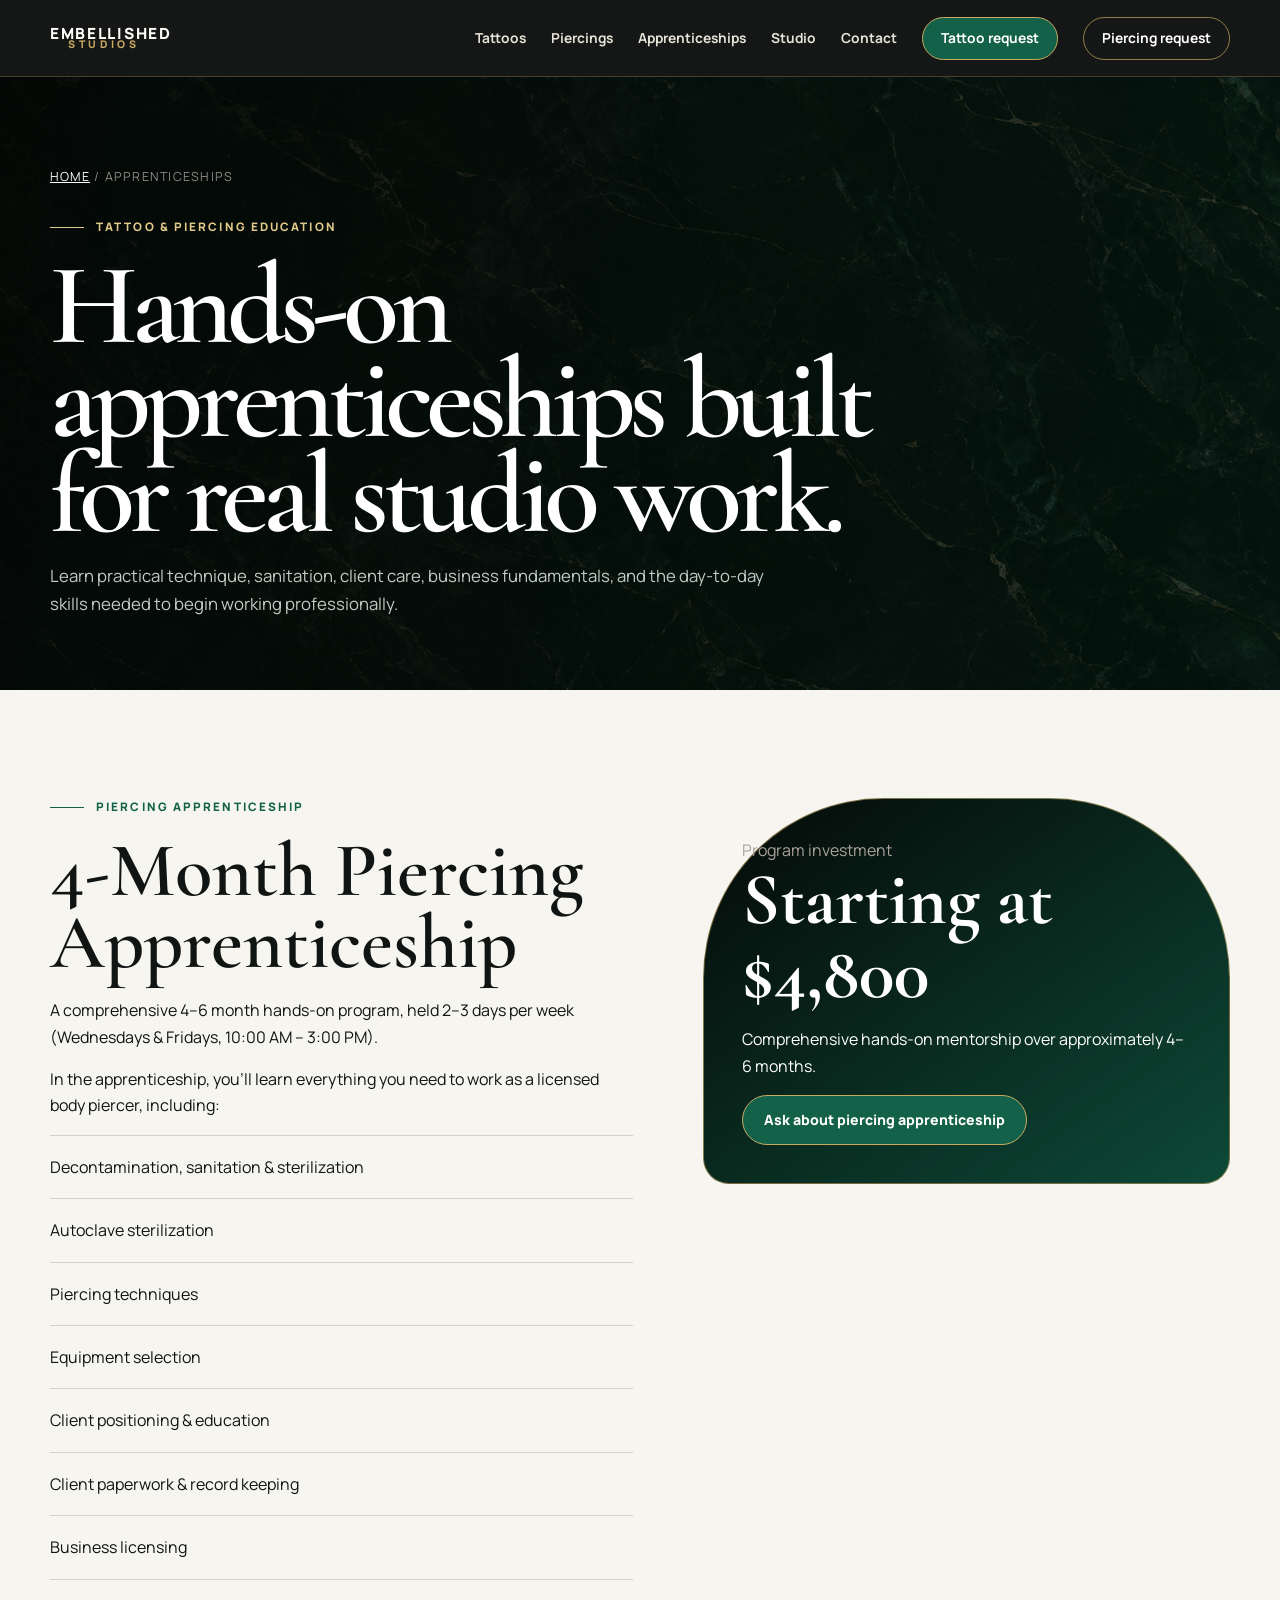
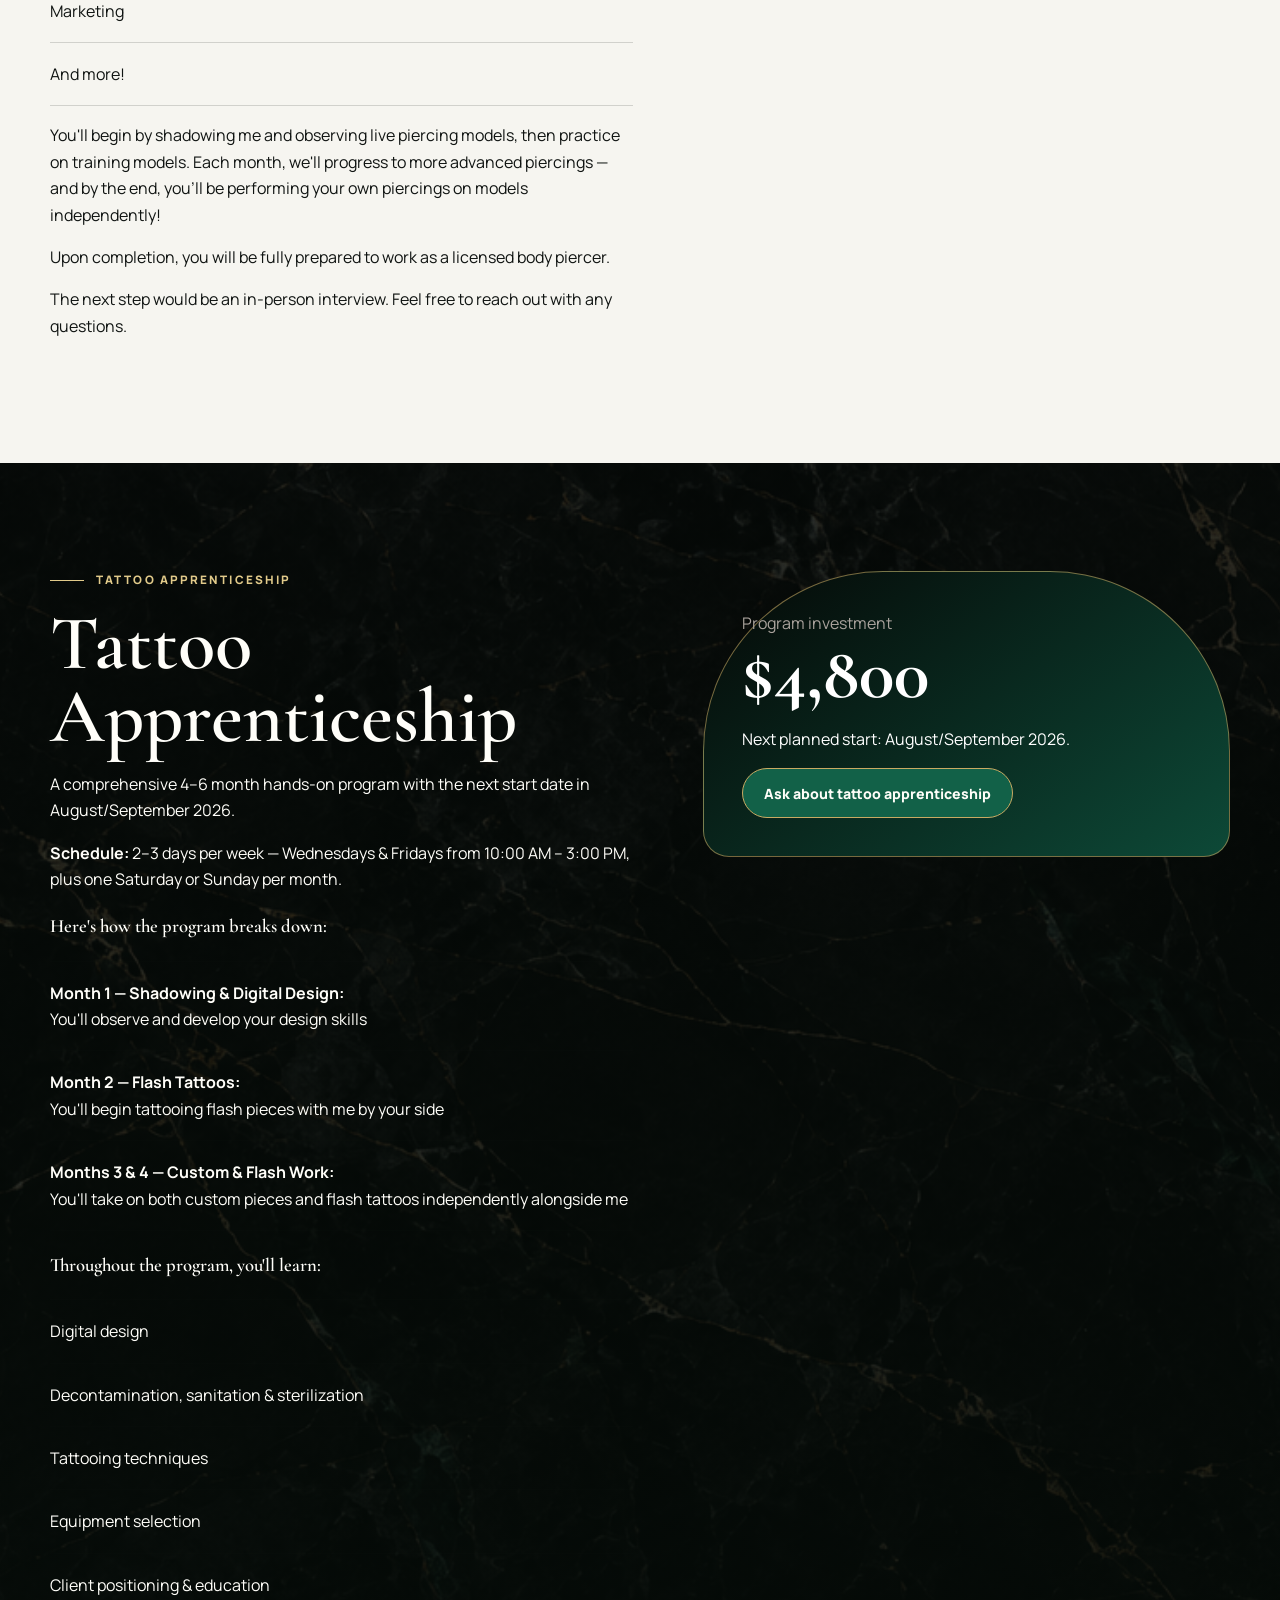
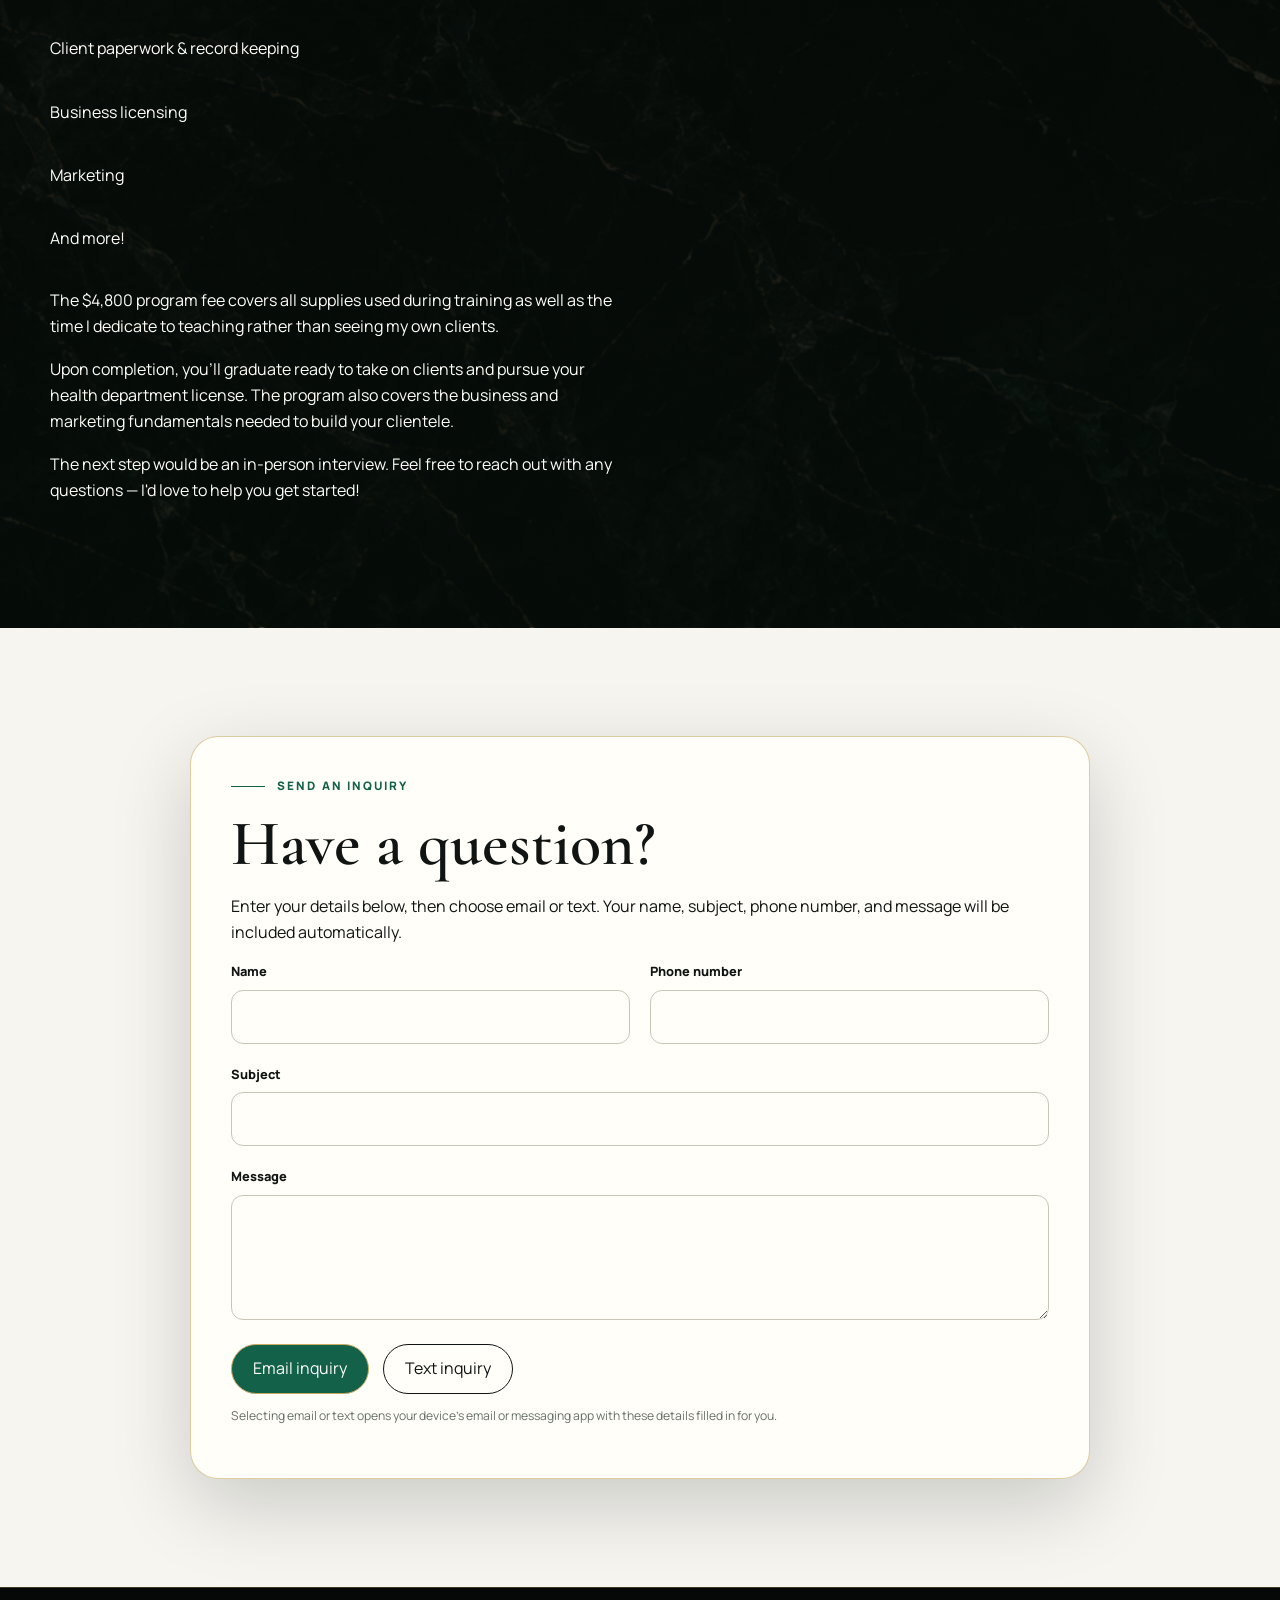
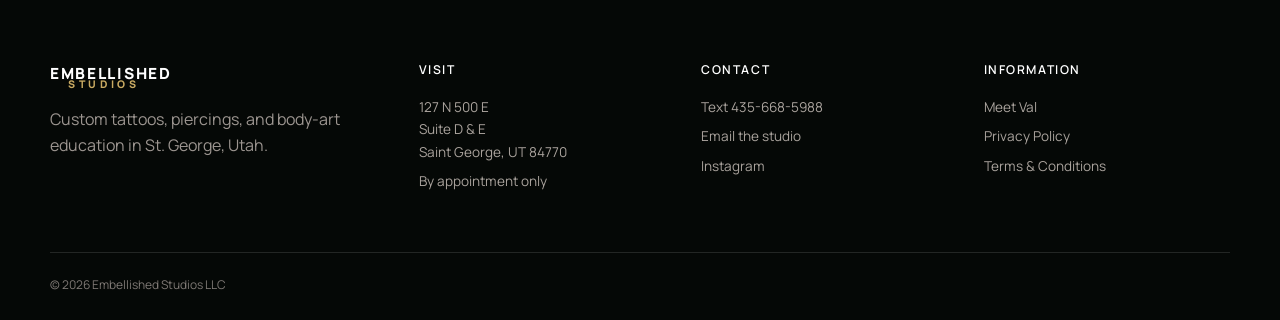
==== commit 1cca7e1f: "Introduce Val with optimized portraits and artist profile" ====
--- a/apprenticeships/index.html
+++ b/apprenticeships/index.html
@@ -1,4 +1,4 @@
 <!doctype html><html lang="en"><head><meta charset="utf-8"><meta name="viewport" content="width=device-width,initial-scale=1"><title>Tattoo & Piercing Apprenticeships | Embellished Studios</title><meta name="description" content="Hands-on tattoo and piercing apprenticeship programs at Embellished Studios in St. George, Utah."><link rel="preconnect" href="https://fonts.googleapis.com"><link rel="preconnect" href="https://fonts.gstatic.com" crossorigin><link href="https://fonts.googleapis.com/css2?family=Cormorant+Garamond:wght@500;600&family=Manrope:wght@400;600;700;800&display=swap" rel="stylesheet"><link rel="icon" href="../assets/favicon.svg" type="image/svg+xml"><link rel="stylesheet" href="../assets/styles.css"><link rel="canonical" href="https://www.embellishedstudios.com/apprenticeships/"><meta property="og:title" content="Tattoo & Piercing Apprenticeships | Embellished Studios"><meta property="og:type" content="website"><meta property="og:site_name" content="Embellished Studios"><meta property="og:description" content="Hands-on tattoo and piercing apprenticeship programs at Embellished Studios in St. George, Utah."><meta property="og:url" content="https://www.embellishedstudios.com/apprenticeships/">
 </head><body><a class="skip-link" href="#content">Skip to content</a><header class="site-header"><div class="shell nav"><a class="wordmark" href="../"><span>EMBELLISHED</span><span>STUDIOS</span></a><button class="menu-toggle" type="button" aria-expanded="false" aria-label="Open menu">☰</button><nav class="nav-links"><a href="../tattoos/">Tattoos</a><a href="../piercings/">Piercings</a><a href="../apprenticeships/">Apprenticeships</a><a href="../#studio">Studio</a><a href="../contact/">Contact</a><a class="button" href="../tattoo-request-form/">Tattoo request</a><a class="button nav-secondary" href="../piercing-request-form/">Piercing request</a></nav></div></header><main id="content"><section class="page-hero"><div class="shell"><div class="breadcrumbs"><a href="../">Home</a> / Apprenticeships</div><div class="kicker">Tattoo & piercing education</div><h1>Hands-on apprenticeships built for real studio work.</h1><p>Learn practical technique, sanitation, client care, business fundamentals, and the day-to-day skills needed to begin working professionally.</p></div></section>
 <section class="section"><div class="shell training-grid"><div><div class="kicker">Piercing apprenticeship</div><h2 style="font-size:clamp(3rem,6vw,5.5rem);line-height:.94;margin:18px 0">4-Month Piercing Apprenticeship</h2><p>A comprehensive 4–6 month hands-on program, held 2–3 days per week (Wednesdays & Fridays, 10:00 AM – 3:00 PM).</p><p>In the apprenticeship, you'll learn everything you need to work as a licensed body piercer, including:</p><ul class="curriculum"><li>Decontamination, sanitation & sterilization</li><li>Autoclave sterilization</li><li>Piercing techniques</li><li>Equipment selection</li><li>Client positioning & education</li><li>Client paperwork & record keeping</li><li>Business licensing</li><li>Marketing</li><li>And more!</li></ul><p>You'll begin by shadowing me and observing live piercing models, then practice on training models. Each month, we'll progress to more advanced piercings — and by the end, you'll be performing your own piercings on models independently!</p><p>Upon completion, you will be fully prepared to work as a licensed body piercer.</p><p>The next step would be an in-person interview. Feel free to reach out with any questions.</p></div><aside class="training-price"><span>Program investment</span><strong>Starting at $4,800</strong><p>Comprehensive hands-on mentorship over approximately 4–6 months.</p><a class="button red" href="../contact/">Ask about piercing apprenticeship</a></aside></div></section>
-<section class="section dark"><div class="shell training-grid"><div><div class="kicker">Tattoo apprenticeship</div><h2 style="font-size:clamp(3rem,6vw,5.5rem);line-height:.94;margin:18px 0">Tattoo Apprenticeship</h2><p>A comprehensive 4–6 month hands-on program with the next start date in August/September 2026.</p><p><strong>Schedule:</strong> 2–3 days per week — Wednesdays & Fridays from 10:00 AM – 3:00 PM, plus one Saturday or Sunday per month.</p><h3>Here's how the program breaks down:</h3><ul class="curriculum"><li><strong>Month 1 — Shadowing & Digital Design:</strong> You'll observe and develop your design skills</li><li><strong>Month 2 — Flash Tattoos:</strong> You'll begin tattooing flash pieces with me by your side</li><li><strong>Months 3 & 4 — Custom & Flash Work:</strong> You'll take on both custom pieces and flash tattoos independently alongside me</li></ul><h3>Throughout the program, you'll learn:</h3><ul class="curriculum"><li>Digital design</li><li>Decontamination, sanitation & sterilization</li><li>Tattooing techniques</li><li>Equipment selection</li><li>Client positioning & education</li><li>Client paperwork & record keeping</li><li>Business licensing</li><li>Marketing</li><li>And more!</li></ul><p>The $4,800 program fee covers all supplies used during training as well as the time I dedicate to teaching rather than seeing my own clients.</p><p>Upon completion, you'll graduate ready to take on clients and pursue your health department license. The program also covers the business and marketing fundamentals needed to build your clientele.</p><p>The next step would be an in-person interview. Feel free to reach out with any questions — I'd love to help you get started!</p></div><aside class="training-price"><span>Program investment</span><strong>$4,800</strong><p>Next planned start: August/September 2026.</p><a class="button red" href="../contact/">Ask about tattoo apprenticeship</a></aside></div></section><section class="section"><div class="shell"><div class="request-form apprenticeship-inquiry"><div class="inquiry-form-block"><div class="kicker">Send an inquiry</div><h2>Have a question?</h2><p>Enter your details below, then choose email or text. Your name, subject, phone number, and message will be included automatically.</p><form class="studio-inquiry-form" data-inquiry-form><div class="form-grid"><div class="field"><label for="inq-name">Name</label><input id="inq-name" name="name" type="text" autocomplete="name" required></div><div class="field"><label for="inq-phone">Phone number</label><input id="inq-phone" name="phone" type="tel" autocomplete="tel" required></div><div class="field full"><label for="inq-subject">Subject</label><input id="inq-subject" name="subject" type="text" required></div><div class="field full"><label for="inq-message">Message</label><textarea id="inq-message" name="message" required></textarea></div><div class="form-actions"><button class="button red" type="submit" data-send="email">Email inquiry</button><button class="button ghost" type="submit" data-send="sms">Text inquiry</button></div></div></form><p class="fine-print">Selecting email or text opens your device’s email or messaging app with these details filled in for you.</p></div></div></div></section></main><footer class="site-footer"><div class="shell"><div class="footer-grid"><div class="footer-brand"><a class="wordmark" href="../"><span>EMBELLISHED</span><span>STUDIOS</span></a><p>Custom tattoos, piercings, and body-art education in St. George, Utah.</p></div><div class="footer-column"><h3>Visit</h3><span>127 N 500 E<br>Suite D & E<br>Saint George, UT 84770</span><span>By appointment only</span></div><div class="footer-column"><h3>Contact</h3><a href="sms:+14356685988">Text 435-668-5988</a><a href="mailto:embellished.studios.stg@gmail.com">Email the studio</a><a href="https://www.instagram.com/embellished.studios/">Instagram</a></div><div class="footer-column"><h3>Information</h3><a href="../privacy-policy/">Privacy Policy</a><a href="../terms/">Terms & Conditions</a></div></div><div class="footer-bottom"><span>© <span data-year></span> Embellished Studios LLC</span></div></div></footer><script>const menuButton=document.querySelector('.menu-toggle');const navLinks=document.querySelector('.nav-links');if(menuButton&&navLinks){menuButton.addEventListener('click',()=>{const open=navLinks.classList.toggle('open');document.body.classList.toggle('menu-open',open);menuButton.setAttribute('aria-expanded',String(open));});}document.querySelectorAll('[data-year]').forEach(node=>{node.textContent=new Date().getFullYear();});</script><script>document.querySelectorAll('[data-inquiry-form]').forEach(form=>{let mode='email';form.querySelectorAll('[data-send]').forEach(btn=>btn.addEventListener('click',()=>mode=btn.dataset.send));form.addEventListener('submit',e=>{e.preventDefault();const d=new FormData(form);const name=d.get('name')||'';const phone=d.get('phone')||'';const subject=d.get('subject')||'Studio inquiry';const message=d.get('message')||'';const body=`Name: ${name}\nPhone: ${phone}\nSubject: ${subject}\n\nMessage:\n${message}`;if(mode==='sms'){window.location.href=`sms:+14356685988?&body=${encodeURIComponent(body)}`;}else{window.location.href=`mailto:embellished.studios.stg@gmail.com?subject=${encodeURIComponent(subject)}&body=${encodeURIComponent(body)}`;}});});</script></body></html>+<section class="section dark"><div class="shell training-grid"><div><div class="kicker">Tattoo apprenticeship</div><h2 style="font-size:clamp(3rem,6vw,5.5rem);line-height:.94;margin:18px 0">Tattoo Apprenticeship</h2><p>A comprehensive 4–6 month hands-on program with the next start date in August/September 2026.</p><p><strong>Schedule:</strong> 2–3 days per week — Wednesdays & Fridays from 10:00 AM – 3:00 PM, plus one Saturday or Sunday per month.</p><h3>Here's how the program breaks down:</h3><ul class="curriculum"><li><strong>Month 1 — Shadowing & Digital Design:</strong> You'll observe and develop your design skills</li><li><strong>Month 2 — Flash Tattoos:</strong> You'll begin tattooing flash pieces with me by your side</li><li><strong>Months 3 & 4 — Custom & Flash Work:</strong> You'll take on both custom pieces and flash tattoos independently alongside me</li></ul><h3>Throughout the program, you'll learn:</h3><ul class="curriculum"><li>Digital design</li><li>Decontamination, sanitation & sterilization</li><li>Tattooing techniques</li><li>Equipment selection</li><li>Client positioning & education</li><li>Client paperwork & record keeping</li><li>Business licensing</li><li>Marketing</li><li>And more!</li></ul><p>The $4,800 program fee covers all supplies used during training as well as the time I dedicate to teaching rather than seeing my own clients.</p><p>Upon completion, you'll graduate ready to take on clients and pursue your health department license. The program also covers the business and marketing fundamentals needed to build your clientele.</p><p>The next step would be an in-person interview. Feel free to reach out with any questions — I'd love to help you get started!</p></div><aside class="training-price"><span>Program investment</span><strong>$4,800</strong><p>Next planned start: August/September 2026.</p><a class="button red" href="../contact/">Ask about tattoo apprenticeship</a></aside></div></section><section class="section"><div class="shell"><div class="request-form apprenticeship-inquiry"><div class="inquiry-form-block"><div class="kicker">Send an inquiry</div><h2>Have a question?</h2><p>Enter your details below, then choose email or text. Your name, subject, phone number, and message will be included automatically.</p><form class="studio-inquiry-form" data-inquiry-form><div class="form-grid"><div class="field"><label for="inq-name">Name</label><input id="inq-name" name="name" type="text" autocomplete="name" required></div><div class="field"><label for="inq-phone">Phone number</label><input id="inq-phone" name="phone" type="tel" autocomplete="tel" required></div><div class="field full"><label for="inq-subject">Subject</label><input id="inq-subject" name="subject" type="text" required></div><div class="field full"><label for="inq-message">Message</label><textarea id="inq-message" name="message" required></textarea></div><div class="form-actions"><button class="button red" type="submit" data-send="email">Email inquiry</button><button class="button ghost" type="submit" data-send="sms">Text inquiry</button></div></div></form><p class="fine-print">Selecting email or text opens your device’s email or messaging app with these details filled in for you.</p></div></div></div></section></main><footer class="site-footer"><div class="shell"><div class="footer-grid"><div class="footer-brand"><a class="wordmark" href="../"><span>EMBELLISHED</span><span>STUDIOS</span></a><p>Custom tattoos, piercings, and body-art education in St. George, Utah.</p></div><div class="footer-column"><h3>Visit</h3><span>127 N 500 E<br>Suite D & E<br>Saint George, UT 84770</span><span>By appointment only</span></div><div class="footer-column"><h3>Contact</h3><a href="sms:+14356685988">Text 435-668-5988</a><a href="mailto:embellished.studios.stg@gmail.com">Email the studio</a><a href="https://www.instagram.com/embellished.studios/">Instagram</a></div><div class="footer-column"><h3>Information</h3><a href="../meet-val/">Meet Val</a><a href="../privacy-policy/">Privacy Policy</a><a href="../terms/">Terms & Conditions</a></div></div><div class="footer-bottom"><span>© <span data-year></span> Embellished Studios LLC</span></div></div></footer><script>const menuButton=document.querySelector('.menu-toggle');const navLinks=document.querySelector('.nav-links');if(menuButton&&navLinks){menuButton.addEventListener('click',()=>{const open=navLinks.classList.toggle('open');document.body.classList.toggle('menu-open',open);menuButton.setAttribute('aria-expanded',String(open));});}document.querySelectorAll('[data-year]').forEach(node=>{node.textContent=new Date().getFullYear();});</script><script>document.querySelectorAll('[data-inquiry-form]').forEach(form=>{let mode='email';form.querySelectorAll('[data-send]').forEach(btn=>btn.addEventListener('click',()=>mode=btn.dataset.send));form.addEventListener('submit',e=>{e.preventDefault();const d=new FormData(form);const name=d.get('name')||'';const phone=d.get('phone')||'';const subject=d.get('subject')||'Studio inquiry';const message=d.get('message')||'';const body=`Name: ${name}\nPhone: ${phone}\nSubject: ${subject}\n\nMessage:\n${message}`;if(mode==='sms'){window.location.href=`sms:+14356685988?&body=${encodeURIComponent(body)}`;}else{window.location.href=`mailto:embellished.studios.stg@gmail.com?subject=${encodeURIComponent(subject)}&body=${encodeURIComponent(body)}`;}});});</script></body></html>
--- a/assets/styles.css
+++ b/assets/styles.css
@@ -212,3 +212,6 @@
 
 /* Service pages and local discovery */
 .service-title{font:600 clamp(2.7rem,6vw,5.4rem)/1.05 var(--serif);max-width:850px;margin:20px 0}.service-intro{max-width:660px;color:#dfdfd3;font-size:1.1rem}.service-faq-section{background:var(--paper-2)}.service-faq{padding:22px 0;border-bottom:1px solid var(--line);max-width:850px}.service-faq summary{font-weight:700;cursor:pointer}.service-faq p{max-width:750px;color:var(--muted)}.service-visit{display:grid;grid-template-columns:1fr 1fr;gap:50px}.service-visit a{text-underline-offset:4px}@media(max-width:1050px){.nav-links{gap:13px}.nav-links>a{font-size:.77rem}.nav .button{padding-inline:12px}}@media(max-width:760px){.service-visit{grid-template-columns:1fr;gap:20px}}
+
+/* Artist portraits: CSS framing preserves the original photographs. */
+.artist-section{background:#ebe9df}.artist-grid{display:grid;grid-template-columns:1fr 1fr;gap:70px;align-items:center}.artist-photo{aspect-ratio:4/5;overflow:hidden;border-radius:180px 180px 8px 8px;background:#c9c8b8}.artist-photo img{width:100%;height:100%;object-fit:cover;object-position:22% center}.artist-copy h2{font-size:clamp(2.4rem,4vw,4rem);line-height:1.05}.artist-copy p{color:var(--muted);max-width:540px}.artist-copy .artist-lead{font-size:1.25rem;color:var(--ink)}.artist-text-link{text-underline-offset:5px;font-weight:700}.artist-note-grid{display:grid;grid-template-columns:1.2fr .8fr;gap:100px;align-items:center}.artist-note-grid p{max-width:550px}.artist-personal{margin:0}.artist-personal img{aspect-ratio:4/5;object-fit:cover;object-position:40% 40%;width:100%;border-radius:6px}.artist-personal figcaption{font-size:.75rem;color:#c8c7b8;margin-top:12px}.artist-service{padding-top:55px;padding-bottom:55px;background:var(--paper-2)}.artist-service-inner{display:flex;gap:32px;align-items:center}.artist-service-inner>img{height:130px;width:110px;object-fit:cover;object-position:22% center;border-radius:55px 55px 6px 6px}.artist-service h2{font-size:2.5rem;margin:8px 0}.artist-service p{margin:8px 0}.artist-service a{text-underline-offset:4px}@media(max-width:760px){.artist-grid,.artist-note-grid{grid-template-columns:1fr;gap:32px}.artist-photo{max-height:550px;aspect-ratio:4/5}.artist-note-grid{gap:35px}.artist-personal{max-width:400px}.artist-service-inner{gap:20px}.artist-service-inner>img{width:85px;height:115px}.artist-service .kicker{font-size:.65rem}.artist-service p{font-size:.9rem}}
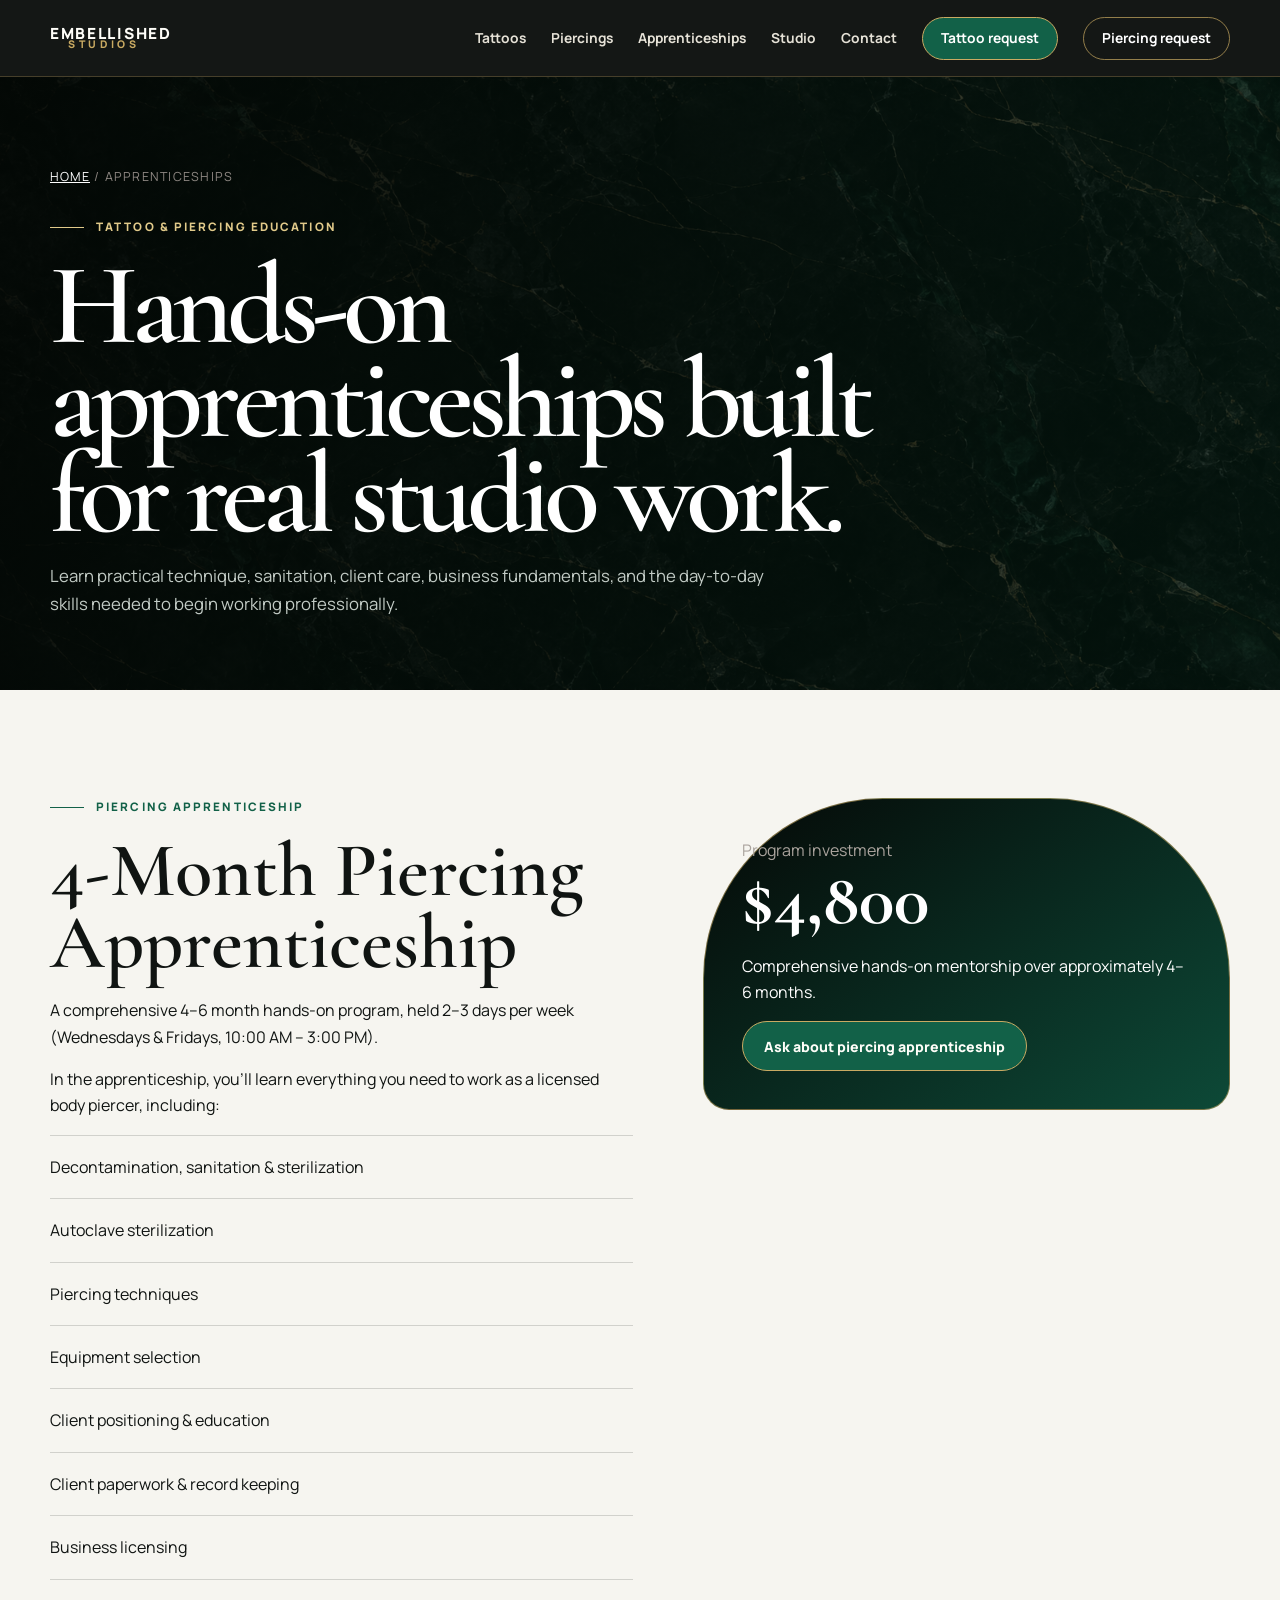
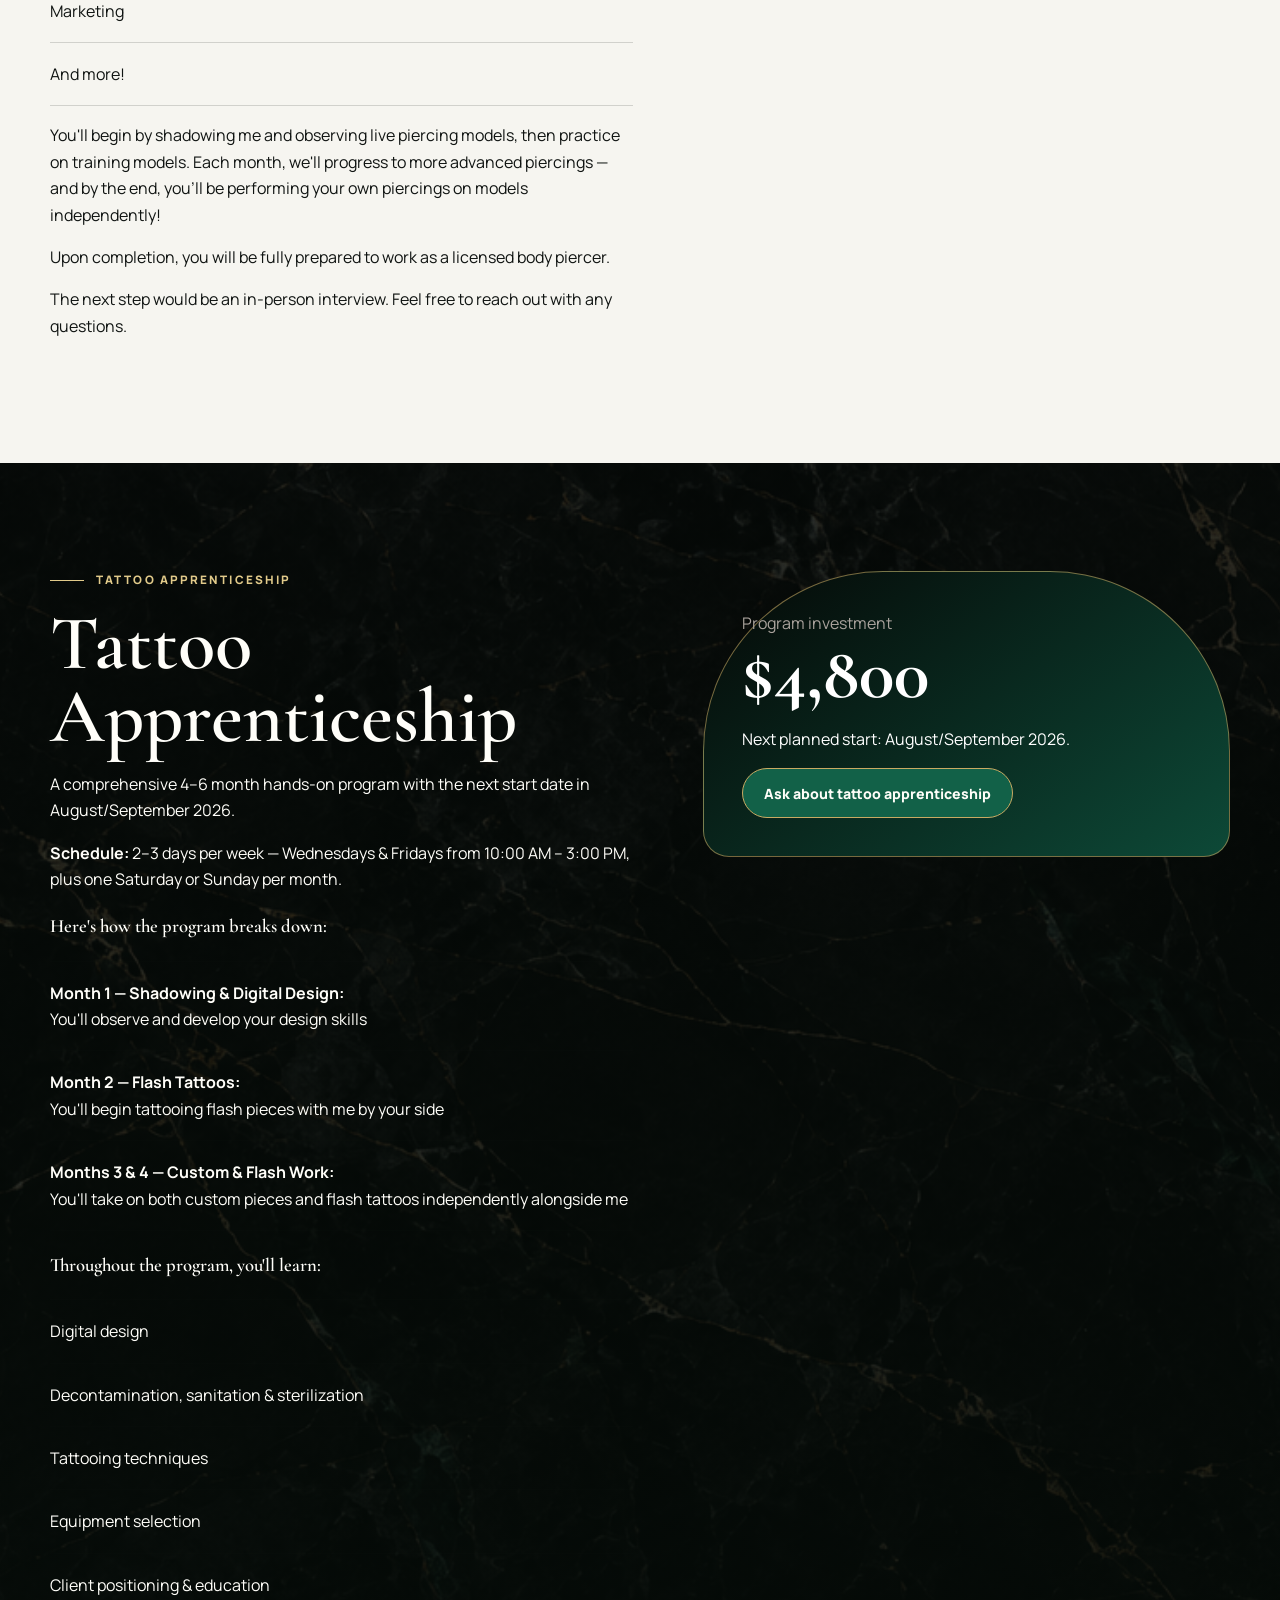
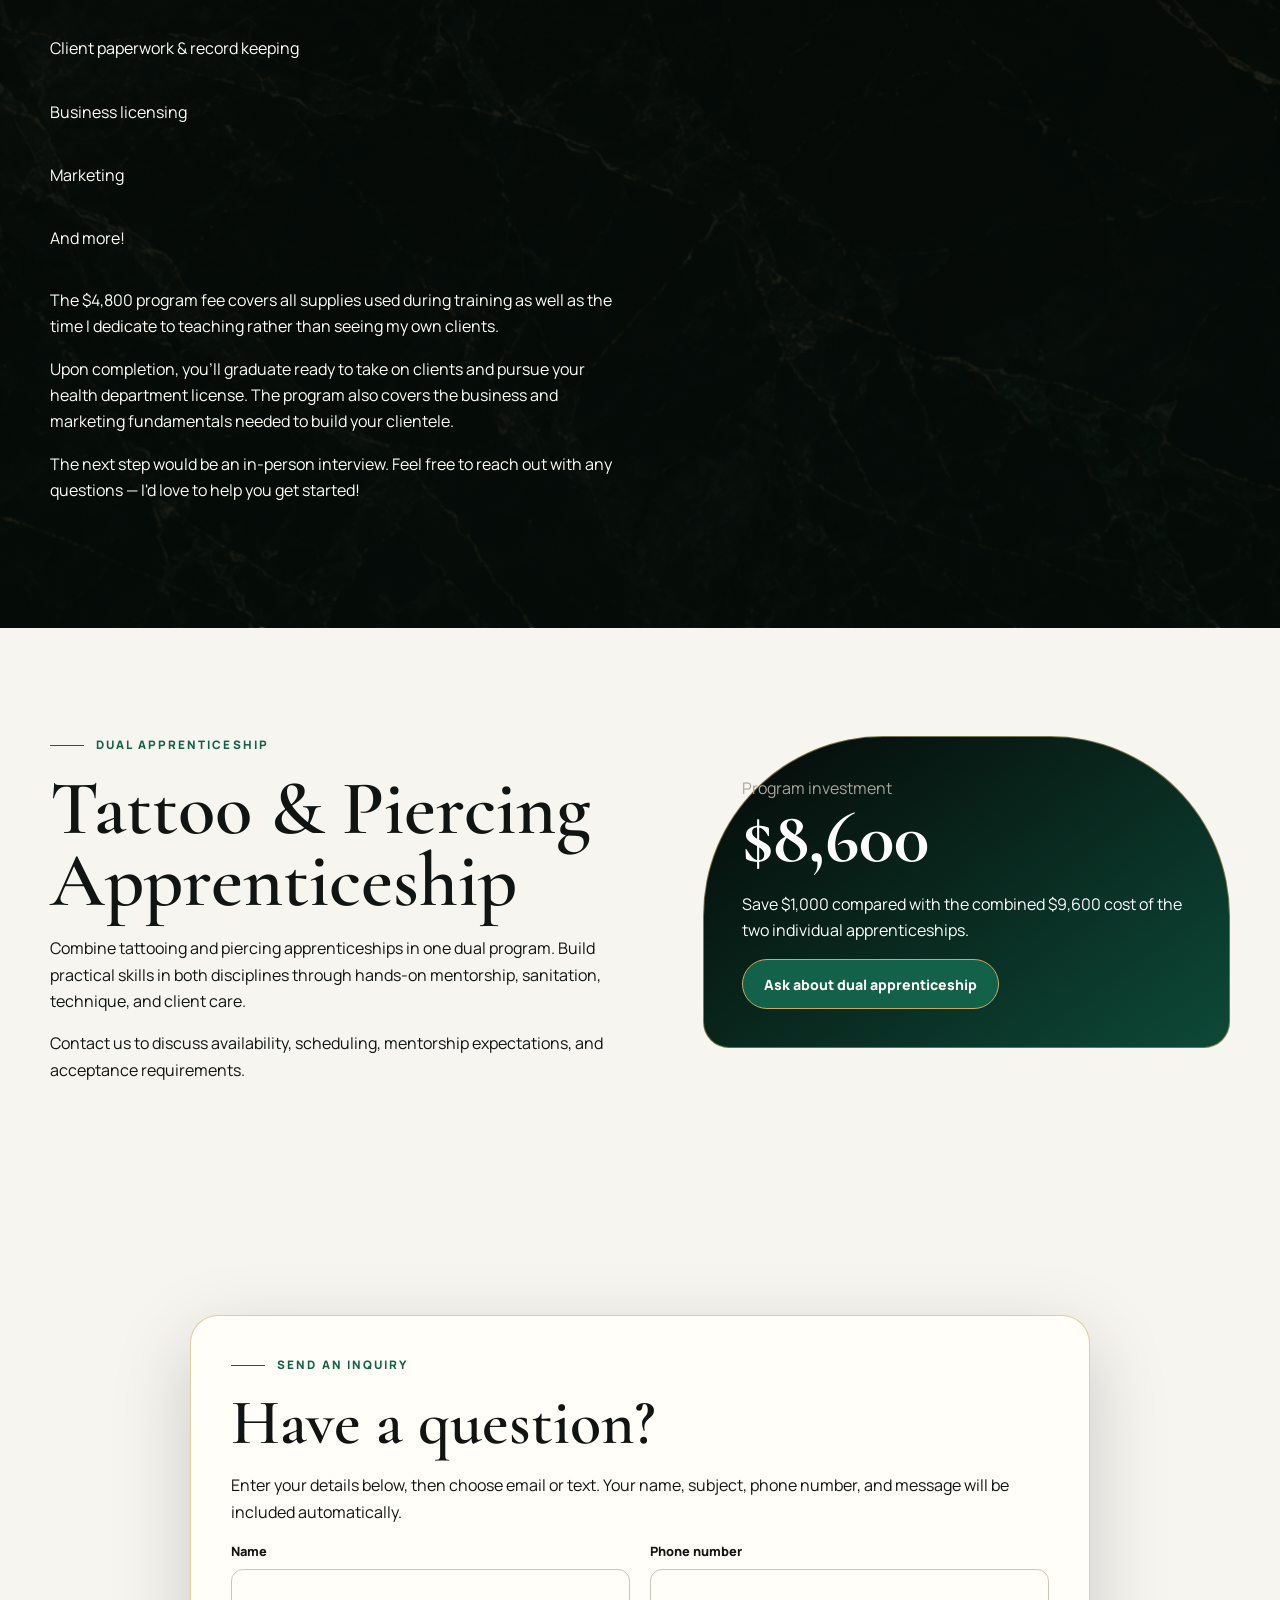
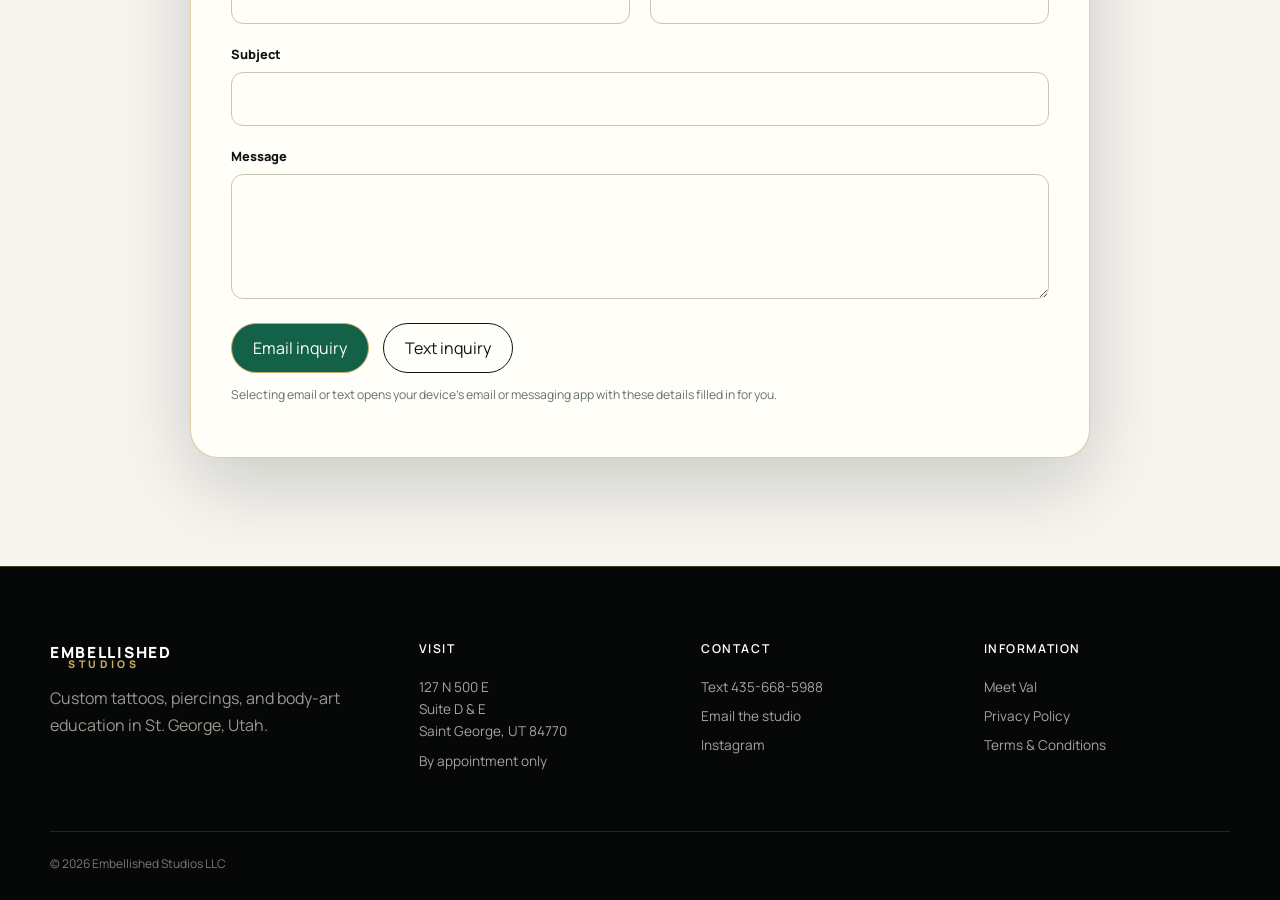
==== commit e1cc0e39: "updated dual apprenticeship" ====
--- a/apprenticeships/index.html
+++ b/apprenticeships/index.html
@@ -1,4 +1,4 @@
 <!doctype html><html lang="en"><head><meta charset="utf-8"><meta name="viewport" content="width=device-width,initial-scale=1"><title>Tattoo & Piercing Apprenticeships | Embellished Studios</title><meta name="description" content="Hands-on tattoo and piercing apprenticeship programs at Embellished Studios in St. George, Utah."><link rel="preconnect" href="https://fonts.googleapis.com"><link rel="preconnect" href="https://fonts.gstatic.com" crossorigin><link href="https://fonts.googleapis.com/css2?family=Cormorant+Garamond:wght@500;600&family=Manrope:wght@400;600;700;800&display=swap" rel="stylesheet"><link rel="icon" href="../assets/favicon.svg" type="image/svg+xml"><link rel="stylesheet" href="../assets/styles.css"><link rel="canonical" href="https://www.embellishedstudios.com/apprenticeships/"><meta property="og:title" content="Tattoo & Piercing Apprenticeships | Embellished Studios"><meta property="og:type" content="website"><meta property="og:site_name" content="Embellished Studios"><meta property="og:description" content="Hands-on tattoo and piercing apprenticeship programs at Embellished Studios in St. George, Utah."><meta property="og:url" content="https://www.embellishedstudios.com/apprenticeships/">
 </head><body><a class="skip-link" href="#content">Skip to content</a><header class="site-header"><div class="shell nav"><a class="wordmark" href="../"><span>EMBELLISHED</span><span>STUDIOS</span></a><button class="menu-toggle" type="button" aria-expanded="false" aria-label="Open menu">☰</button><nav class="nav-links"><a href="../tattoos/">Tattoos</a><a href="../piercings/">Piercings</a><a href="../apprenticeships/">Apprenticeships</a><a href="../#studio">Studio</a><a href="../contact/">Contact</a><a class="button" href="../tattoo-request-form/">Tattoo request</a><a class="button nav-secondary" href="../piercing-request-form/">Piercing request</a></nav></div></header><main id="content"><section class="page-hero"><div class="shell"><div class="breadcrumbs"><a href="../">Home</a> / Apprenticeships</div><div class="kicker">Tattoo & piercing education</div><h1>Hands-on apprenticeships built for real studio work.</h1><p>Learn practical technique, sanitation, client care, business fundamentals, and the day-to-day skills needed to begin working professionally.</p></div></section>
-<section class="section"><div class="shell training-grid"><div><div class="kicker">Piercing apprenticeship</div><h2 style="font-size:clamp(3rem,6vw,5.5rem);line-height:.94;margin:18px 0">4-Month Piercing Apprenticeship</h2><p>A comprehensive 4–6 month hands-on program, held 2–3 days per week (Wednesdays & Fridays, 10:00 AM – 3:00 PM).</p><p>In the apprenticeship, you'll learn everything you need to work as a licensed body piercer, including:</p><ul class="curriculum"><li>Decontamination, sanitation & sterilization</li><li>Autoclave sterilization</li><li>Piercing techniques</li><li>Equipment selection</li><li>Client positioning & education</li><li>Client paperwork & record keeping</li><li>Business licensing</li><li>Marketing</li><li>And more!</li></ul><p>You'll begin by shadowing me and observing live piercing models, then practice on training models. Each month, we'll progress to more advanced piercings — and by the end, you'll be performing your own piercings on models independently!</p><p>Upon completion, you will be fully prepared to work as a licensed body piercer.</p><p>The next step would be an in-person interview. Feel free to reach out with any questions.</p></div><aside class="training-price"><span>Program investment</span><strong>Starting at $4,800</strong><p>Comprehensive hands-on mentorship over approximately 4–6 months.</p><a class="button red" href="../contact/">Ask about piercing apprenticeship</a></aside></div></section>
-<section class="section dark"><div class="shell training-grid"><div><div class="kicker">Tattoo apprenticeship</div><h2 style="font-size:clamp(3rem,6vw,5.5rem);line-height:.94;margin:18px 0">Tattoo Apprenticeship</h2><p>A comprehensive 4–6 month hands-on program with the next start date in August/September 2026.</p><p><strong>Schedule:</strong> 2–3 days per week — Wednesdays & Fridays from 10:00 AM – 3:00 PM, plus one Saturday or Sunday per month.</p><h3>Here's how the program breaks down:</h3><ul class="curriculum"><li><strong>Month 1 — Shadowing & Digital Design:</strong> You'll observe and develop your design skills</li><li><strong>Month 2 — Flash Tattoos:</strong> You'll begin tattooing flash pieces with me by your side</li><li><strong>Months 3 & 4 — Custom & Flash Work:</strong> You'll take on both custom pieces and flash tattoos independently alongside me</li></ul><h3>Throughout the program, you'll learn:</h3><ul class="curriculum"><li>Digital design</li><li>Decontamination, sanitation & sterilization</li><li>Tattooing techniques</li><li>Equipment selection</li><li>Client positioning & education</li><li>Client paperwork & record keeping</li><li>Business licensing</li><li>Marketing</li><li>And more!</li></ul><p>The $4,800 program fee covers all supplies used during training as well as the time I dedicate to teaching rather than seeing my own clients.</p><p>Upon completion, you'll graduate ready to take on clients and pursue your health department license. The program also covers the business and marketing fundamentals needed to build your clientele.</p><p>The next step would be an in-person interview. Feel free to reach out with any questions — I'd love to help you get started!</p></div><aside class="training-price"><span>Program investment</span><strong>$4,800</strong><p>Next planned start: August/September 2026.</p><a class="button red" href="../contact/">Ask about tattoo apprenticeship</a></aside></div></section><section class="section"><div class="shell"><div class="request-form apprenticeship-inquiry"><div class="inquiry-form-block"><div class="kicker">Send an inquiry</div><h2>Have a question?</h2><p>Enter your details below, then choose email or text. Your name, subject, phone number, and message will be included automatically.</p><form class="studio-inquiry-form" data-inquiry-form><div class="form-grid"><div class="field"><label for="inq-name">Name</label><input id="inq-name" name="name" type="text" autocomplete="name" required></div><div class="field"><label for="inq-phone">Phone number</label><input id="inq-phone" name="phone" type="tel" autocomplete="tel" required></div><div class="field full"><label for="inq-subject">Subject</label><input id="inq-subject" name="subject" type="text" required></div><div class="field full"><label for="inq-message">Message</label><textarea id="inq-message" name="message" required></textarea></div><div class="form-actions"><button class="button red" type="submit" data-send="email">Email inquiry</button><button class="button ghost" type="submit" data-send="sms">Text inquiry</button></div></div></form><p class="fine-print">Selecting email or text opens your device’s email or messaging app with these details filled in for you.</p></div></div></div></section></main><footer class="site-footer"><div class="shell"><div class="footer-grid"><div class="footer-brand"><a class="wordmark" href="../"><span>EMBELLISHED</span><span>STUDIOS</span></a><p>Custom tattoos, piercings, and body-art education in St. George, Utah.</p></div><div class="footer-column"><h3>Visit</h3><span>127 N 500 E<br>Suite D & E<br>Saint George, UT 84770</span><span>By appointment only</span></div><div class="footer-column"><h3>Contact</h3><a href="sms:+14356685988">Text 435-668-5988</a><a href="mailto:embellished.studios.stg@gmail.com">Email the studio</a><a href="https://www.instagram.com/embellished.studios/">Instagram</a></div><div class="footer-column"><h3>Information</h3><a href="../meet-val/">Meet Val</a><a href="../privacy-policy/">Privacy Policy</a><a href="../terms/">Terms & Conditions</a></div></div><div class="footer-bottom"><span>© <span data-year></span> Embellished Studios LLC</span></div></div></footer><script>const menuButton=document.querySelector('.menu-toggle');const navLinks=document.querySelector('.nav-links');if(menuButton&&navLinks){menuButton.addEventListener('click',()=>{const open=navLinks.classList.toggle('open');document.body.classList.toggle('menu-open',open);menuButton.setAttribute('aria-expanded',String(open));});}document.querySelectorAll('[data-year]').forEach(node=>{node.textContent=new Date().getFullYear();});</script><script>document.querySelectorAll('[data-inquiry-form]').forEach(form=>{let mode='email';form.querySelectorAll('[data-send]').forEach(btn=>btn.addEventListener('click',()=>mode=btn.dataset.send));form.addEventListener('submit',e=>{e.preventDefault();const d=new FormData(form);const name=d.get('name')||'';const phone=d.get('phone')||'';const subject=d.get('subject')||'Studio inquiry';const message=d.get('message')||'';const body=`Name: ${name}\nPhone: ${phone}\nSubject: ${subject}\n\nMessage:\n${message}`;if(mode==='sms'){window.location.href=`sms:+14356685988?&body=${encodeURIComponent(body)}`;}else{window.location.href=`mailto:embellished.studios.stg@gmail.com?subject=${encodeURIComponent(subject)}&body=${encodeURIComponent(body)}`;}});});</script></body></html>+<section class="section"><div class="shell training-grid"><div><div class="kicker">Piercing apprenticeship</div><h2 style="font-size:clamp(3rem,6vw,5.5rem);line-height:.94;margin:18px 0">4-Month Piercing Apprenticeship</h2><p>A comprehensive 4–6 month hands-on program, held 2–3 days per week (Wednesdays & Fridays, 10:00 AM – 3:00 PM).</p><p>In the apprenticeship, you'll learn everything you need to work as a licensed body piercer, including:</p><ul class="curriculum"><li>Decontamination, sanitation & sterilization</li><li>Autoclave sterilization</li><li>Piercing techniques</li><li>Equipment selection</li><li>Client positioning & education</li><li>Client paperwork & record keeping</li><li>Business licensing</li><li>Marketing</li><li>And more!</li></ul><p>You'll begin by shadowing me and observing live piercing models, then practice on training models. Each month, we'll progress to more advanced piercings — and by the end, you'll be performing your own piercings on models independently!</p><p>Upon completion, you will be fully prepared to work as a licensed body piercer.</p><p>The next step would be an in-person interview. Feel free to reach out with any questions.</p></div><aside class="training-price"><span>Program investment</span><strong>$4,800</strong><p>Comprehensive hands-on mentorship over approximately 4–6 months.</p><a class="button red" href="mailto:embellished.studios.stg@gmail.com?subject=Piercing%20apprenticeship%20inquiry">Ask about piercing apprenticeship</a></aside></div></section>
+<section class="section dark"><div class="shell training-grid"><div><div class="kicker">Tattoo apprenticeship</div><h2 style="font-size:clamp(3rem,6vw,5.5rem);line-height:.94;margin:18px 0">Tattoo Apprenticeship</h2><p>A comprehensive 4–6 month hands-on program with the next start date in August/September 2026.</p><p><strong>Schedule:</strong> 2–3 days per week — Wednesdays & Fridays from 10:00 AM – 3:00 PM, plus one Saturday or Sunday per month.</p><h3>Here's how the program breaks down:</h3><ul class="curriculum"><li><strong>Month 1 — Shadowing & Digital Design:</strong> You'll observe and develop your design skills</li><li><strong>Month 2 — Flash Tattoos:</strong> You'll begin tattooing flash pieces with me by your side</li><li><strong>Months 3 & 4 — Custom & Flash Work:</strong> You'll take on both custom pieces and flash tattoos independently alongside me</li></ul><h3>Throughout the program, you'll learn:</h3><ul class="curriculum"><li>Digital design</li><li>Decontamination, sanitation & sterilization</li><li>Tattooing techniques</li><li>Equipment selection</li><li>Client positioning & education</li><li>Client paperwork & record keeping</li><li>Business licensing</li><li>Marketing</li><li>And more!</li></ul><p>The $4,800 program fee covers all supplies used during training as well as the time I dedicate to teaching rather than seeing my own clients.</p><p>Upon completion, you'll graduate ready to take on clients and pursue your health department license. The program also covers the business and marketing fundamentals needed to build your clientele.</p><p>The next step would be an in-person interview. Feel free to reach out with any questions — I'd love to help you get started!</p></div><aside class="training-price"><span>Program investment</span><strong>$4,800</strong><p>Next planned start: August/September 2026.</p><a class="button red" href="mailto:embellished.studios.stg@gmail.com?subject=Tattoo%20apprenticeship%20inquiry">Ask about tattoo apprenticeship</a></aside></div></section><section class="section"><div class="shell training-grid"><div><div class="kicker">Dual apprenticeship</div><h2 style="font-size:clamp(3rem,6vw,5.5rem);line-height:.94;margin:18px 0">Tattoo &amp; Piercing Apprenticeship</h2><p>Combine tattooing and piercing apprenticeships in one dual program. Build practical skills in both disciplines through hands-on mentorship, sanitation, technique, and client care.</p><p>Contact us to discuss availability, scheduling, mentorship expectations, and acceptance requirements.</p></div><aside class="training-price"><span>Program investment</span><strong>$8,600</strong><p>Save $1,000 compared with the combined $9,600 cost of the two individual apprenticeships.</p><a class="button red" href="mailto:embellished.studios.stg@gmail.com?subject=Dual%20tattoo%20and%20piercing%20apprenticeship%20inquiry">Ask about dual apprenticeship</a></aside></div></section><section class="section"><div class="shell"><div class="request-form apprenticeship-inquiry"><div class="inquiry-form-block"><div class="kicker">Send an inquiry</div><h2>Have a question?</h2><p>Enter your details below, then choose email or text. Your name, subject, phone number, and message will be included automatically.</p><form class="studio-inquiry-form" data-inquiry-form><div class="form-grid"><div class="field"><label for="inq-name">Name</label><input id="inq-name" name="name" type="text" autocomplete="name" required></div><div class="field"><label for="inq-phone">Phone number</label><input id="inq-phone" name="phone" type="tel" autocomplete="tel" required></div><div class="field full"><label for="inq-subject">Subject</label><input id="inq-subject" name="subject" type="text" required></div><div class="field full"><label for="inq-message">Message</label><textarea id="inq-message" name="message" required></textarea></div><div class="form-actions"><button class="button red" type="submit" data-send="email">Email inquiry</button><button class="button ghost" type="submit" data-send="sms">Text inquiry</button></div></div></form><p class="fine-print">Selecting email or text opens your device’s email or messaging app with these details filled in for you.</p></div></div></div></section></main><footer class="site-footer"><div class="shell"><div class="footer-grid"><div class="footer-brand"><a class="wordmark" href="../"><span>EMBELLISHED</span><span>STUDIOS</span></a><p>Custom tattoos, piercings, and body-art education in St. George, Utah.</p></div><div class="footer-column"><h3>Visit</h3><span>127 N 500 E<br>Suite D & E<br>Saint George, UT 84770</span><span>By appointment only</span></div><div class="footer-column"><h3>Contact</h3><a href="sms:+14356685988">Text 435-668-5988</a><a href="mailto:embellished.studios.stg@gmail.com">Email the studio</a><a href="https://www.instagram.com/embellished.studios/">Instagram</a></div><div class="footer-column"><h3>Information</h3><a href="../meet-val/">Meet Val</a><a href="../privacy-policy/">Privacy Policy</a><a href="../terms/">Terms & Conditions</a></div></div><div class="footer-bottom"><span>© <span data-year></span> Embellished Studios LLC</span></div></div></footer><script>const menuButton=document.querySelector('.menu-toggle');const navLinks=document.querySelector('.nav-links');if(menuButton&&navLinks){menuButton.addEventListener('click',()=>{const open=navLinks.classList.toggle('open');document.body.classList.toggle('menu-open',open);menuButton.setAttribute('aria-expanded',String(open));});}document.querySelectorAll('[data-year]').forEach(node=>{node.textContent=new Date().getFullYear();});</script><script>document.querySelectorAll('[data-inquiry-form]').forEach(form=>{let mode='email';form.querySelectorAll('[data-send]').forEach(btn=>btn.addEventListener('click',()=>mode=btn.dataset.send));form.addEventListener('submit',e=>{e.preventDefault();const d=new FormData(form);const name=d.get('name')||'';const phone=d.get('phone')||'';const subject=d.get('subject')||'Studio inquiry';const message=d.get('message')||'';const body=`Name: ${name}\nPhone: ${phone}\nSubject: ${subject}\n\nMessage:\n${message}`;if(mode==='sms'){window.location.href=`sms:+14356685988?&body=${encodeURIComponent(body)}`;}else{window.location.href=`mailto:embellished.studios.stg@gmail.com?subject=${encodeURIComponent(subject)}&body=${encodeURIComponent(body)}`;}});});</script></body></html>
--- a/assets/styles.css
+++ b/assets/styles.css
@@ -215,3 +215,12 @@
 
 /* Artist portraits: CSS framing preserves the original photographs. */
 .artist-section{background:#ebe9df}.artist-grid{display:grid;grid-template-columns:1fr 1fr;gap:70px;align-items:center}.artist-photo{aspect-ratio:4/5;overflow:hidden;border-radius:180px 180px 8px 8px;background:#c9c8b8}.artist-photo img{width:100%;height:100%;object-fit:cover;object-position:22% center}.artist-copy h2{font-size:clamp(2.4rem,4vw,4rem);line-height:1.05}.artist-copy p{color:var(--muted);max-width:540px}.artist-copy .artist-lead{font-size:1.25rem;color:var(--ink)}.artist-text-link{text-underline-offset:5px;font-weight:700}.artist-note-grid{display:grid;grid-template-columns:1.2fr .8fr;gap:100px;align-items:center}.artist-note-grid p{max-width:550px}.artist-personal{margin:0}.artist-personal img{aspect-ratio:4/5;object-fit:cover;object-position:40% 40%;width:100%;border-radius:6px}.artist-personal figcaption{font-size:.75rem;color:#c8c7b8;margin-top:12px}.artist-service{padding-top:55px;padding-bottom:55px;background:var(--paper-2)}.artist-service-inner{display:flex;gap:32px;align-items:center}.artist-service-inner>img{height:130px;width:110px;object-fit:cover;object-position:22% center;border-radius:55px 55px 6px 6px}.artist-service h2{font-size:2.5rem;margin:8px 0}.artist-service p{margin:8px 0}.artist-service a{text-underline-offset:4px}@media(max-width:760px){.artist-grid,.artist-note-grid{grid-template-columns:1fr;gap:32px}.artist-photo{max-height:550px;aspect-ratio:4/5}.artist-note-grid{gap:35px}.artist-personal{max-width:400px}.artist-service-inner{gap:20px}.artist-service-inner>img{width:85px;height:115px}.artist-service .kicker{font-size:.65rem}.artist-service p{font-size:.9rem}}
+
+.artist-photo img,.artist-service-inner>img{object-position:center 30%}
+
+/* Frame the supplied collage’s left portrait panel without altering the image. */
+.artist-personal img{aspect-ratio:570/1024;object-fit:cover;object-position:left center}
+
+.artist-personal img{height:auto}
+
+.artist-personal img{aspect-ratio:4/7;object-position:center center}
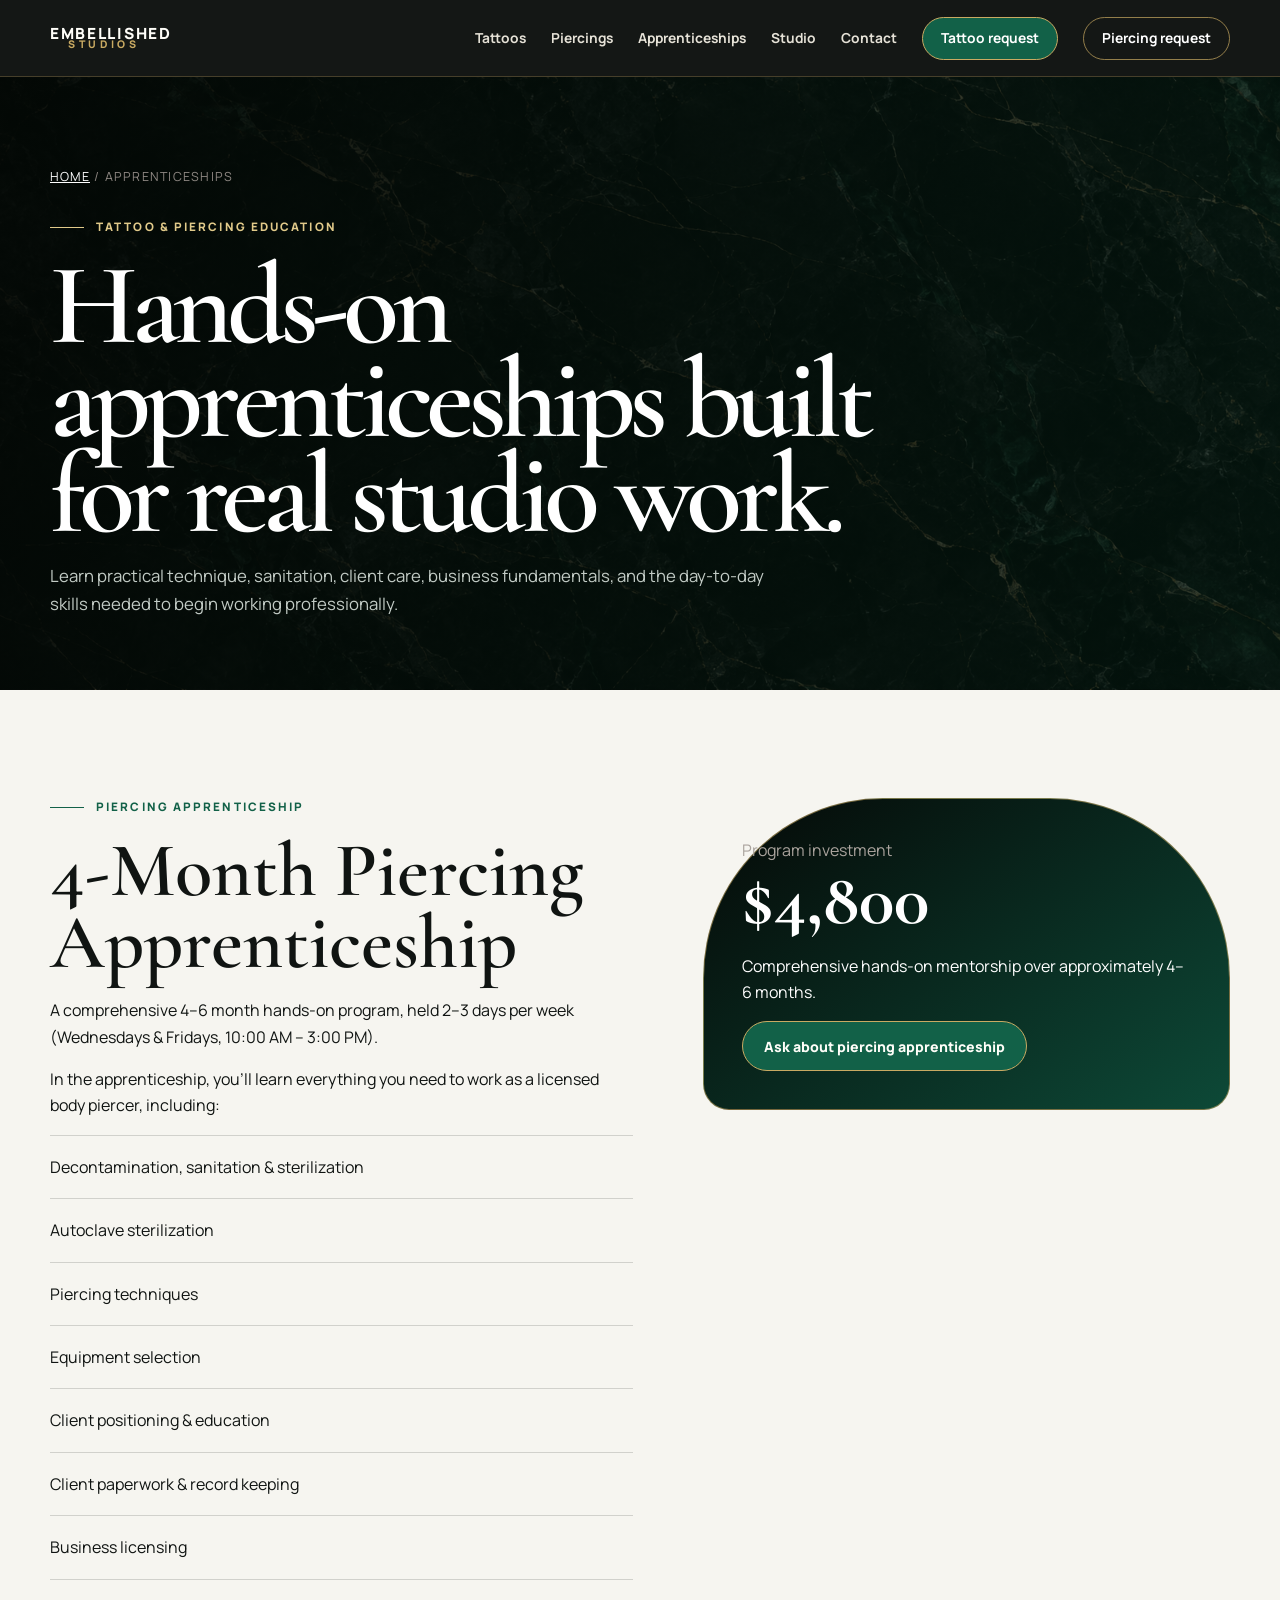
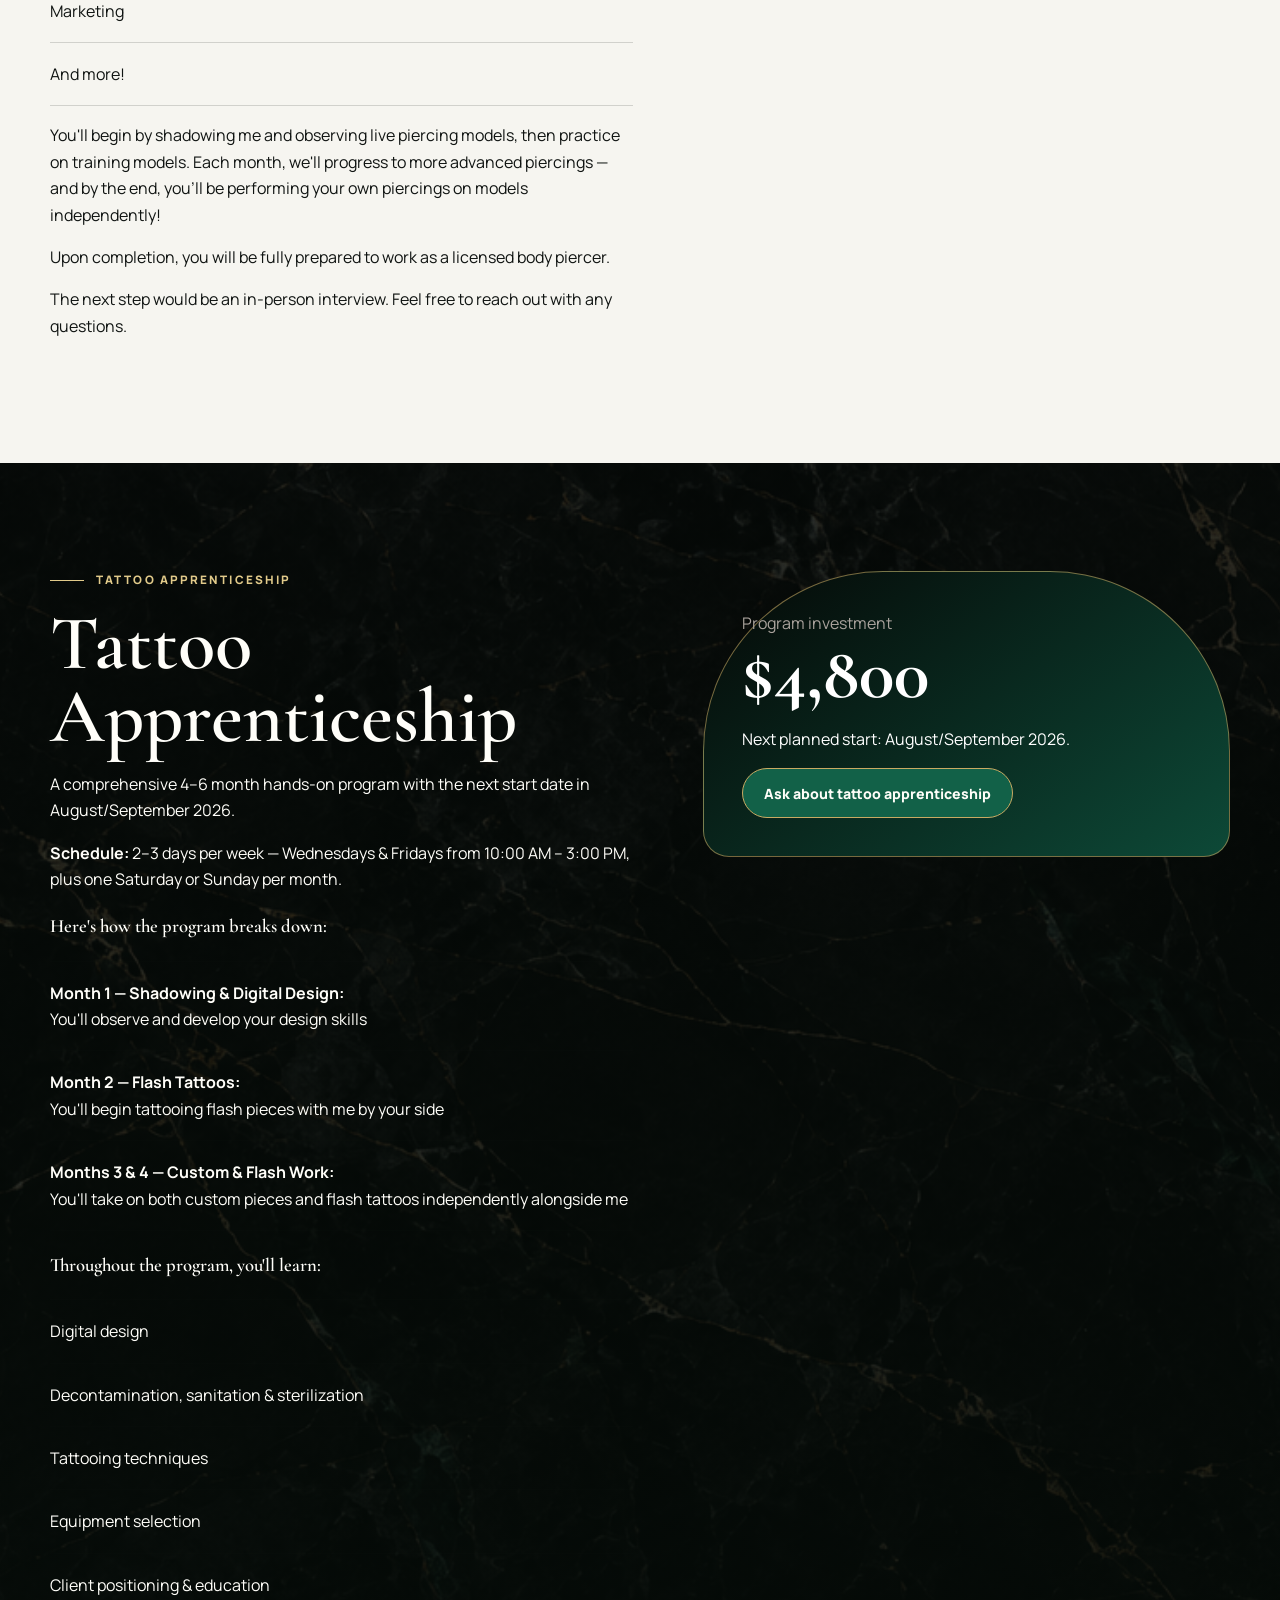
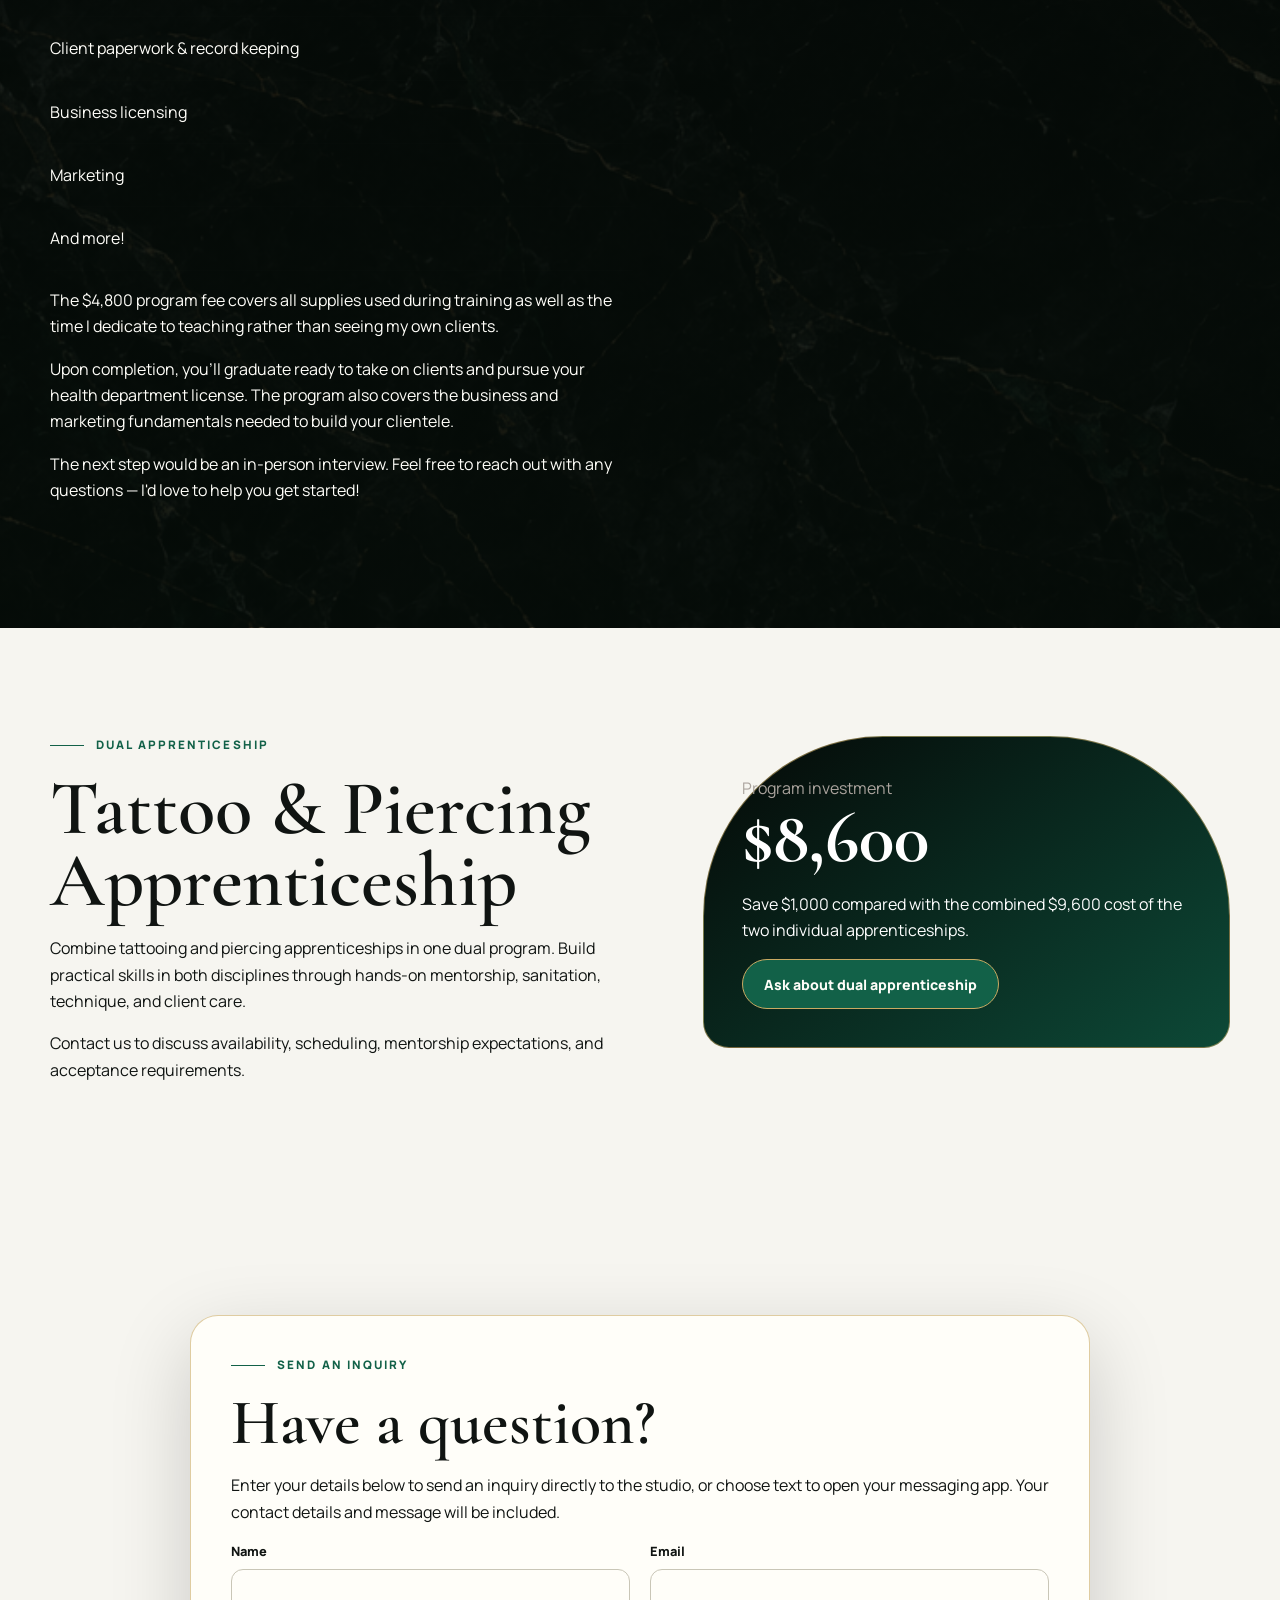
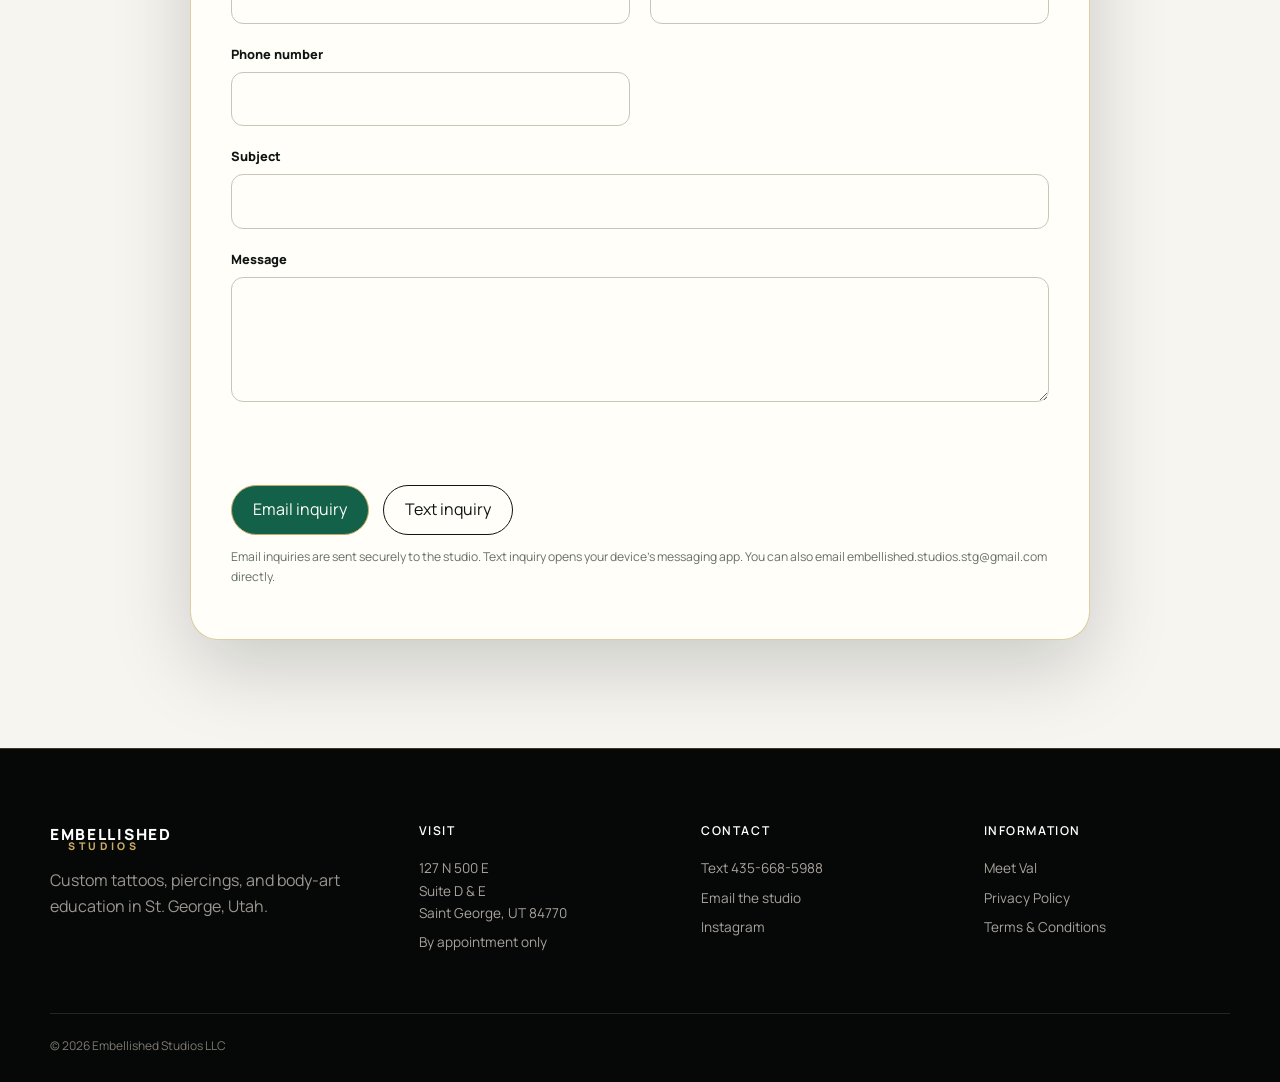
==== commit 2f3630a5: "Connect inquiry forms to Cloudflare and Resend" ====
--- a/apprenticeships/index.html
+++ b/apprenticeships/index.html
@@ -1,4 +1,4 @@
 <!doctype html><html lang="en"><head><meta charset="utf-8"><meta name="viewport" content="width=device-width,initial-scale=1"><title>Tattoo & Piercing Apprenticeships | Embellished Studios</title><meta name="description" content="Hands-on tattoo and piercing apprenticeship programs at Embellished Studios in St. George, Utah."><link rel="preconnect" href="https://fonts.googleapis.com"><link rel="preconnect" href="https://fonts.gstatic.com" crossorigin><link href="https://fonts.googleapis.com/css2?family=Cormorant+Garamond:wght@500;600&family=Manrope:wght@400;600;700;800&display=swap" rel="stylesheet"><link rel="icon" href="../assets/favicon.svg" type="image/svg+xml"><link rel="stylesheet" href="../assets/styles.css"><link rel="canonical" href="https://www.embellishedstudios.com/apprenticeships/"><meta property="og:title" content="Tattoo & Piercing Apprenticeships | Embellished Studios"><meta property="og:type" content="website"><meta property="og:site_name" content="Embellished Studios"><meta property="og:description" content="Hands-on tattoo and piercing apprenticeship programs at Embellished Studios in St. George, Utah."><meta property="og:url" content="https://www.embellishedstudios.com/apprenticeships/">
 </head><body><a class="skip-link" href="#content">Skip to content</a><header class="site-header"><div class="shell nav"><a class="wordmark" href="../"><span>EMBELLISHED</span><span>STUDIOS</span></a><button class="menu-toggle" type="button" aria-expanded="false" aria-label="Open menu">☰</button><nav class="nav-links"><a href="../tattoos/">Tattoos</a><a href="../piercings/">Piercings</a><a href="../apprenticeships/">Apprenticeships</a><a href="../#studio">Studio</a><a href="../contact/">Contact</a><a class="button" href="../tattoo-request-form/">Tattoo request</a><a class="button nav-secondary" href="../piercing-request-form/">Piercing request</a></nav></div></header><main id="content"><section class="page-hero"><div class="shell"><div class="breadcrumbs"><a href="../">Home</a> / Apprenticeships</div><div class="kicker">Tattoo & piercing education</div><h1>Hands-on apprenticeships built for real studio work.</h1><p>Learn practical technique, sanitation, client care, business fundamentals, and the day-to-day skills needed to begin working professionally.</p></div></section>
 <section class="section"><div class="shell training-grid"><div><div class="kicker">Piercing apprenticeship</div><h2 style="font-size:clamp(3rem,6vw,5.5rem);line-height:.94;margin:18px 0">4-Month Piercing Apprenticeship</h2><p>A comprehensive 4–6 month hands-on program, held 2–3 days per week (Wednesdays & Fridays, 10:00 AM – 3:00 PM).</p><p>In the apprenticeship, you'll learn everything you need to work as a licensed body piercer, including:</p><ul class="curriculum"><li>Decontamination, sanitation & sterilization</li><li>Autoclave sterilization</li><li>Piercing techniques</li><li>Equipment selection</li><li>Client positioning & education</li><li>Client paperwork & record keeping</li><li>Business licensing</li><li>Marketing</li><li>And more!</li></ul><p>You'll begin by shadowing me and observing live piercing models, then practice on training models. Each month, we'll progress to more advanced piercings — and by the end, you'll be performing your own piercings on models independently!</p><p>Upon completion, you will be fully prepared to work as a licensed body piercer.</p><p>The next step would be an in-person interview. Feel free to reach out with any questions.</p></div><aside class="training-price"><span>Program investment</span><strong>$4,800</strong><p>Comprehensive hands-on mentorship over approximately 4–6 months.</p><a class="button red" href="mailto:embellished.studios.stg@gmail.com?subject=Piercing%20apprenticeship%20inquiry">Ask about piercing apprenticeship</a></aside></div></section>
-<section class="section dark"><div class="shell training-grid"><div><div class="kicker">Tattoo apprenticeship</div><h2 style="font-size:clamp(3rem,6vw,5.5rem);line-height:.94;margin:18px 0">Tattoo Apprenticeship</h2><p>A comprehensive 4–6 month hands-on program with the next start date in August/September 2026.</p><p><strong>Schedule:</strong> 2–3 days per week — Wednesdays & Fridays from 10:00 AM – 3:00 PM, plus one Saturday or Sunday per month.</p><h3>Here's how the program breaks down:</h3><ul class="curriculum"><li><strong>Month 1 — Shadowing & Digital Design:</strong> You'll observe and develop your design skills</li><li><strong>Month 2 — Flash Tattoos:</strong> You'll begin tattooing flash pieces with me by your side</li><li><strong>Months 3 & 4 — Custom & Flash Work:</strong> You'll take on both custom pieces and flash tattoos independently alongside me</li></ul><h3>Throughout the program, you'll learn:</h3><ul class="curriculum"><li>Digital design</li><li>Decontamination, sanitation & sterilization</li><li>Tattooing techniques</li><li>Equipment selection</li><li>Client positioning & education</li><li>Client paperwork & record keeping</li><li>Business licensing</li><li>Marketing</li><li>And more!</li></ul><p>The $4,800 program fee covers all supplies used during training as well as the time I dedicate to teaching rather than seeing my own clients.</p><p>Upon completion, you'll graduate ready to take on clients and pursue your health department license. The program also covers the business and marketing fundamentals needed to build your clientele.</p><p>The next step would be an in-person interview. Feel free to reach out with any questions — I'd love to help you get started!</p></div><aside class="training-price"><span>Program investment</span><strong>$4,800</strong><p>Next planned start: August/September 2026.</p><a class="button red" href="mailto:embellished.studios.stg@gmail.com?subject=Tattoo%20apprenticeship%20inquiry">Ask about tattoo apprenticeship</a></aside></div></section><section class="section"><div class="shell training-grid"><div><div class="kicker">Dual apprenticeship</div><h2 style="font-size:clamp(3rem,6vw,5.5rem);line-height:.94;margin:18px 0">Tattoo &amp; Piercing Apprenticeship</h2><p>Combine tattooing and piercing apprenticeships in one dual program. Build practical skills in both disciplines through hands-on mentorship, sanitation, technique, and client care.</p><p>Contact us to discuss availability, scheduling, mentorship expectations, and acceptance requirements.</p></div><aside class="training-price"><span>Program investment</span><strong>$8,600</strong><p>Save $1,000 compared with the combined $9,600 cost of the two individual apprenticeships.</p><a class="button red" href="mailto:embellished.studios.stg@gmail.com?subject=Dual%20tattoo%20and%20piercing%20apprenticeship%20inquiry">Ask about dual apprenticeship</a></aside></div></section><section class="section"><div class="shell"><div class="request-form apprenticeship-inquiry"><div class="inquiry-form-block"><div class="kicker">Send an inquiry</div><h2>Have a question?</h2><p>Enter your details below, then choose email or text. Your name, subject, phone number, and message will be included automatically.</p><form class="studio-inquiry-form" data-inquiry-form><div class="form-grid"><div class="field"><label for="inq-name">Name</label><input id="inq-name" name="name" type="text" autocomplete="name" required></div><div class="field"><label for="inq-phone">Phone number</label><input id="inq-phone" name="phone" type="tel" autocomplete="tel" required></div><div class="field full"><label for="inq-subject">Subject</label><input id="inq-subject" name="subject" type="text" required></div><div class="field full"><label for="inq-message">Message</label><textarea id="inq-message" name="message" required></textarea></div><div class="form-actions"><button class="button red" type="submit" data-send="email">Email inquiry</button><button class="button ghost" type="submit" data-send="sms">Text inquiry</button></div></div></form><p class="fine-print">Selecting email or text opens your device’s email or messaging app with these details filled in for you.</p></div></div></div></section></main><footer class="site-footer"><div class="shell"><div class="footer-grid"><div class="footer-brand"><a class="wordmark" href="../"><span>EMBELLISHED</span><span>STUDIOS</span></a><p>Custom tattoos, piercings, and body-art education in St. George, Utah.</p></div><div class="footer-column"><h3>Visit</h3><span>127 N 500 E<br>Suite D & E<br>Saint George, UT 84770</span><span>By appointment only</span></div><div class="footer-column"><h3>Contact</h3><a href="sms:+14356685988">Text 435-668-5988</a><a href="mailto:embellished.studios.stg@gmail.com">Email the studio</a><a href="https://www.instagram.com/embellished.studios/">Instagram</a></div><div class="footer-column"><h3>Information</h3><a href="../meet-val/">Meet Val</a><a href="../privacy-policy/">Privacy Policy</a><a href="../terms/">Terms & Conditions</a></div></div><div class="footer-bottom"><span>© <span data-year></span> Embellished Studios LLC</span></div></div></footer><script>const menuButton=document.querySelector('.menu-toggle');const navLinks=document.querySelector('.nav-links');if(menuButton&&navLinks){menuButton.addEventListener('click',()=>{const open=navLinks.classList.toggle('open');document.body.classList.toggle('menu-open',open);menuButton.setAttribute('aria-expanded',String(open));});}document.querySelectorAll('[data-year]').forEach(node=>{node.textContent=new Date().getFullYear();});</script><script>document.querySelectorAll('[data-inquiry-form]').forEach(form=>{let mode='email';form.querySelectorAll('[data-send]').forEach(btn=>btn.addEventListener('click',()=>mode=btn.dataset.send));form.addEventListener('submit',e=>{e.preventDefault();const d=new FormData(form);const name=d.get('name')||'';const phone=d.get('phone')||'';const subject=d.get('subject')||'Studio inquiry';const message=d.get('message')||'';const body=`Name: ${name}\nPhone: ${phone}\nSubject: ${subject}\n\nMessage:\n${message}`;if(mode==='sms'){window.location.href=`sms:+14356685988?&body=${encodeURIComponent(body)}`;}else{window.location.href=`mailto:embellished.studios.stg@gmail.com?subject=${encodeURIComponent(subject)}&body=${encodeURIComponent(body)}`;}});});</script></body></html>+<section class="section dark"><div class="shell training-grid"><div><div class="kicker">Tattoo apprenticeship</div><h2 style="font-size:clamp(3rem,6vw,5.5rem);line-height:.94;margin:18px 0">Tattoo Apprenticeship</h2><p>A comprehensive 4–6 month hands-on program with the next start date in August/September 2026.</p><p><strong>Schedule:</strong> 2–3 days per week — Wednesdays & Fridays from 10:00 AM – 3:00 PM, plus one Saturday or Sunday per month.</p><h3>Here's how the program breaks down:</h3><ul class="curriculum"><li><strong>Month 1 — Shadowing & Digital Design:</strong> You'll observe and develop your design skills</li><li><strong>Month 2 — Flash Tattoos:</strong> You'll begin tattooing flash pieces with me by your side</li><li><strong>Months 3 & 4 — Custom & Flash Work:</strong> You'll take on both custom pieces and flash tattoos independently alongside me</li></ul><h3>Throughout the program, you'll learn:</h3><ul class="curriculum"><li>Digital design</li><li>Decontamination, sanitation & sterilization</li><li>Tattooing techniques</li><li>Equipment selection</li><li>Client positioning & education</li><li>Client paperwork & record keeping</li><li>Business licensing</li><li>Marketing</li><li>And more!</li></ul><p>The $4,800 program fee covers all supplies used during training as well as the time I dedicate to teaching rather than seeing my own clients.</p><p>Upon completion, you'll graduate ready to take on clients and pursue your health department license. The program also covers the business and marketing fundamentals needed to build your clientele.</p><p>The next step would be an in-person interview. Feel free to reach out with any questions — I'd love to help you get started!</p></div><aside class="training-price"><span>Program investment</span><strong>$4,800</strong><p>Next planned start: August/September 2026.</p><a class="button red" href="mailto:embellished.studios.stg@gmail.com?subject=Tattoo%20apprenticeship%20inquiry">Ask about tattoo apprenticeship</a></aside></div></section><section class="section"><div class="shell training-grid"><div><div class="kicker">Dual apprenticeship</div><h2 style="font-size:clamp(3rem,6vw,5.5rem);line-height:.94;margin:18px 0">Tattoo &amp; Piercing Apprenticeship</h2><p>Combine tattooing and piercing apprenticeships in one dual program. Build practical skills in both disciplines through hands-on mentorship, sanitation, technique, and client care.</p><p>Contact us to discuss availability, scheduling, mentorship expectations, and acceptance requirements.</p></div><aside class="training-price"><span>Program investment</span><strong>$8,600</strong><p>Save $1,000 compared with the combined $9,600 cost of the two individual apprenticeships.</p><a class="button red" href="mailto:embellished.studios.stg@gmail.com?subject=Dual%20tattoo%20and%20piercing%20apprenticeship%20inquiry">Ask about dual apprenticeship</a></aside></div></section><section class="section"><div class="shell"><div class="request-form apprenticeship-inquiry"><div class="inquiry-form-block"><div class="kicker">Send an inquiry</div><h2>Have a question?</h2><p>Enter your details below to send an inquiry directly to the studio, or choose text to open your messaging app. Your contact details and message will be included.</p><form class="studio-inquiry-form" data-inquiry-form><div class="form-grid"><div class="field"><label for="inq-name">Name</label><input id="inq-name" name="name" maxlength="100" type="text" autocomplete="name" required></div><div class="field"><label for="inq-email">Email</label><input id="inq-email" name="email" type="email" autocomplete="email" maxlength="254" required></div><div class="field"><label for="inq-phone">Phone number</label><input id="inq-phone" name="phone" maxlength="40" type="tel" autocomplete="tel" required></div><div class="field full"><label for="inq-subject">Subject</label><input id="inq-subject" name="subject" maxlength="160" type="text" required></div><div class="field full"><label for="inq-message">Message</label><textarea id="inq-message" name="message" maxlength="5000" required></textarea></div><div class="field full"><div class="cf-turnstile" data-sitekey="0x4AAAAAAFm4rLqfK1gu8yg5" data-action="inquiry"></div><div hidden aria-hidden="true"><label>Leave blank<input name="website" tabindex="-1" autocomplete="off"></label></div><p role="status" aria-live="polite"></p></div><div class="form-actions"><button class="button red" type="submit" data-send="email">Email inquiry</button><button class="button ghost" type="submit" data-send="sms">Text inquiry</button></div></div></form><p class="fine-print">Email inquiries are sent securely to the studio. Text inquiry opens your device’s messaging app. You can also email embellished.studios.stg@gmail.com directly.</p></div></div></div></section></main><footer class="site-footer"><div class="shell"><div class="footer-grid"><div class="footer-brand"><a class="wordmark" href="../"><span>EMBELLISHED</span><span>STUDIOS</span></a><p>Custom tattoos, piercings, and body-art education in St. George, Utah.</p></div><div class="footer-column"><h3>Visit</h3><span>127 N 500 E<br>Suite D & E<br>Saint George, UT 84770</span><span>By appointment only</span></div><div class="footer-column"><h3>Contact</h3><a href="sms:+14356685988">Text 435-668-5988</a><a href="mailto:embellished.studios.stg@gmail.com">Email the studio</a><a href="https://www.instagram.com/embellished.studios/">Instagram</a></div><div class="footer-column"><h3>Information</h3><a href="../meet-val/">Meet Val</a><a href="../privacy-policy/">Privacy Policy</a><a href="../terms/">Terms & Conditions</a></div></div><div class="footer-bottom"><span>© <span data-year></span> Embellished Studios LLC</span></div></div></footer><script>const menuButton=document.querySelector('.menu-toggle');const navLinks=document.querySelector('.nav-links');if(menuButton&&navLinks){menuButton.addEventListener('click',()=>{const open=navLinks.classList.toggle('open');document.body.classList.toggle('menu-open',open);menuButton.setAttribute('aria-expanded',String(open));});}document.querySelectorAll('[data-year]').forEach(node=>{node.textContent=new Date().getFullYear();});</script><script src="../assets/inquiries.js" defer></script><script src="https://challenges.cloudflare.com/turnstile/v0/api.js" async defer></script></body></html>
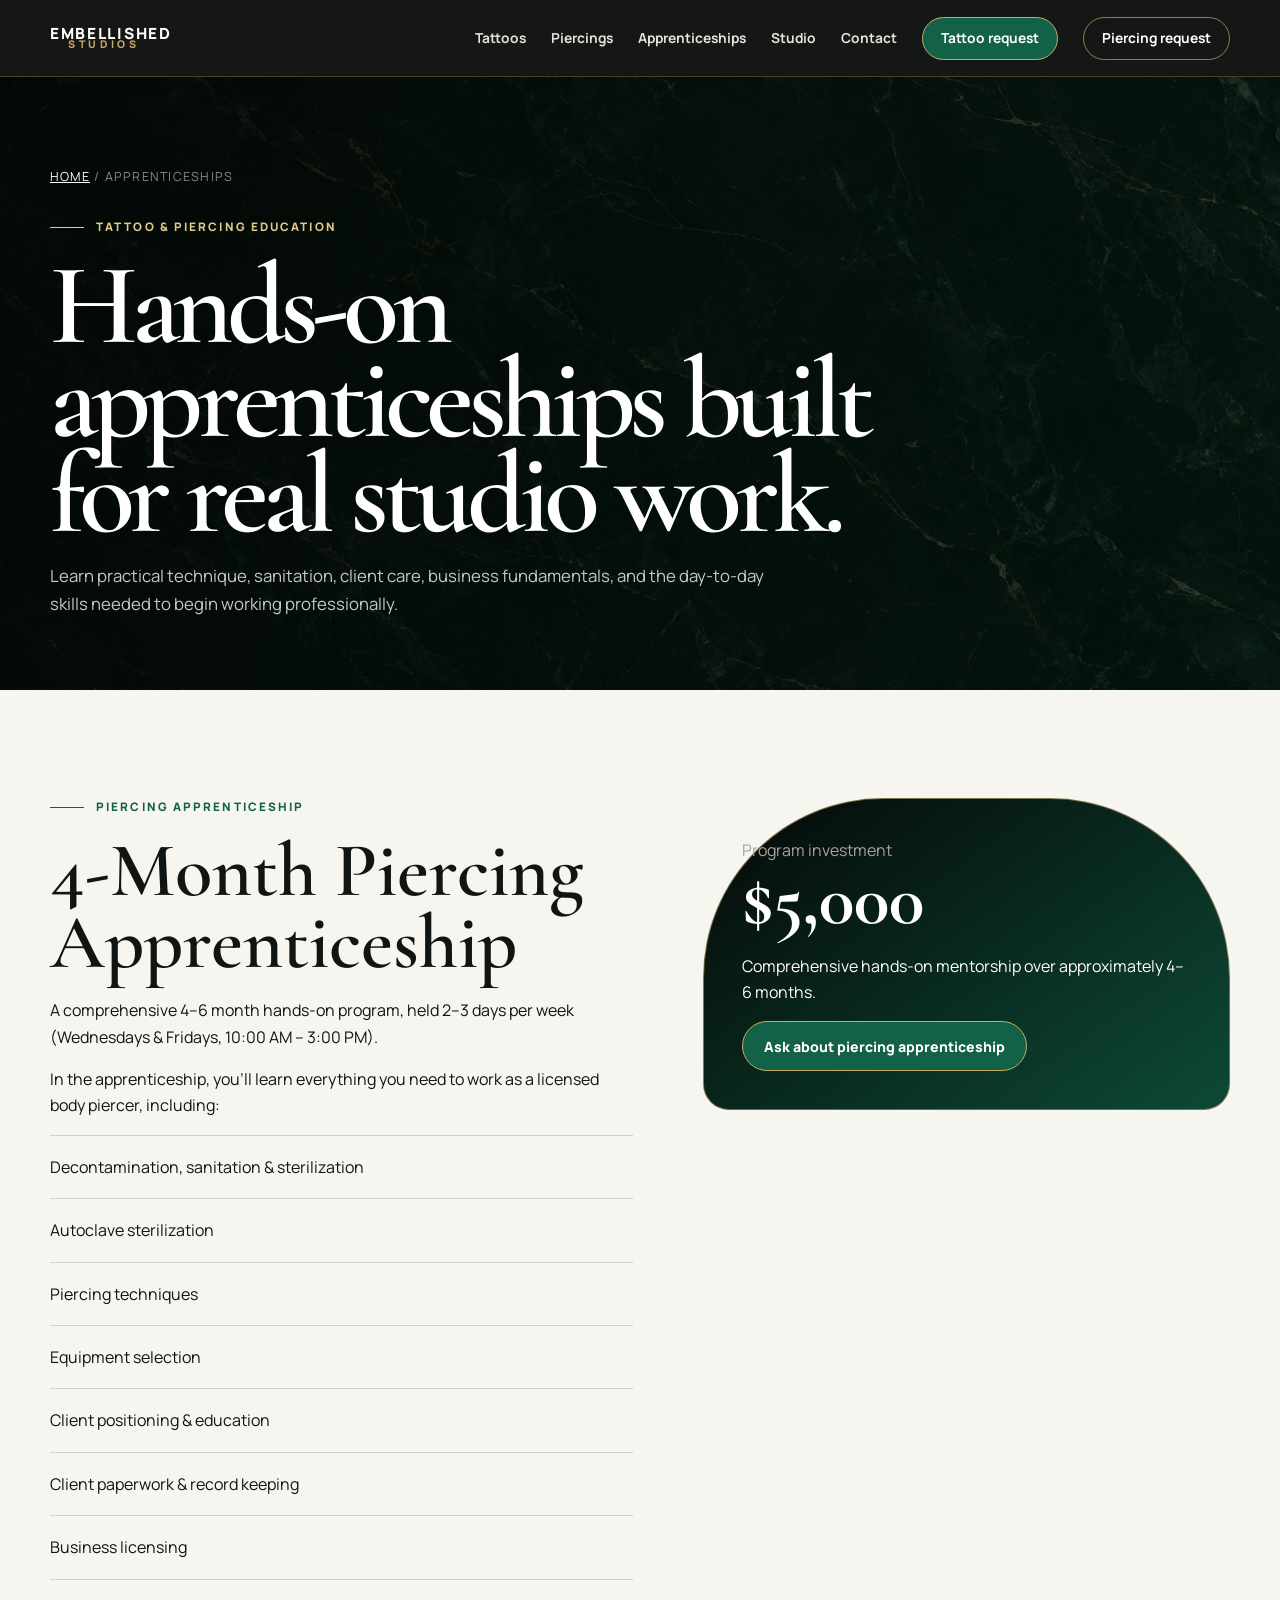
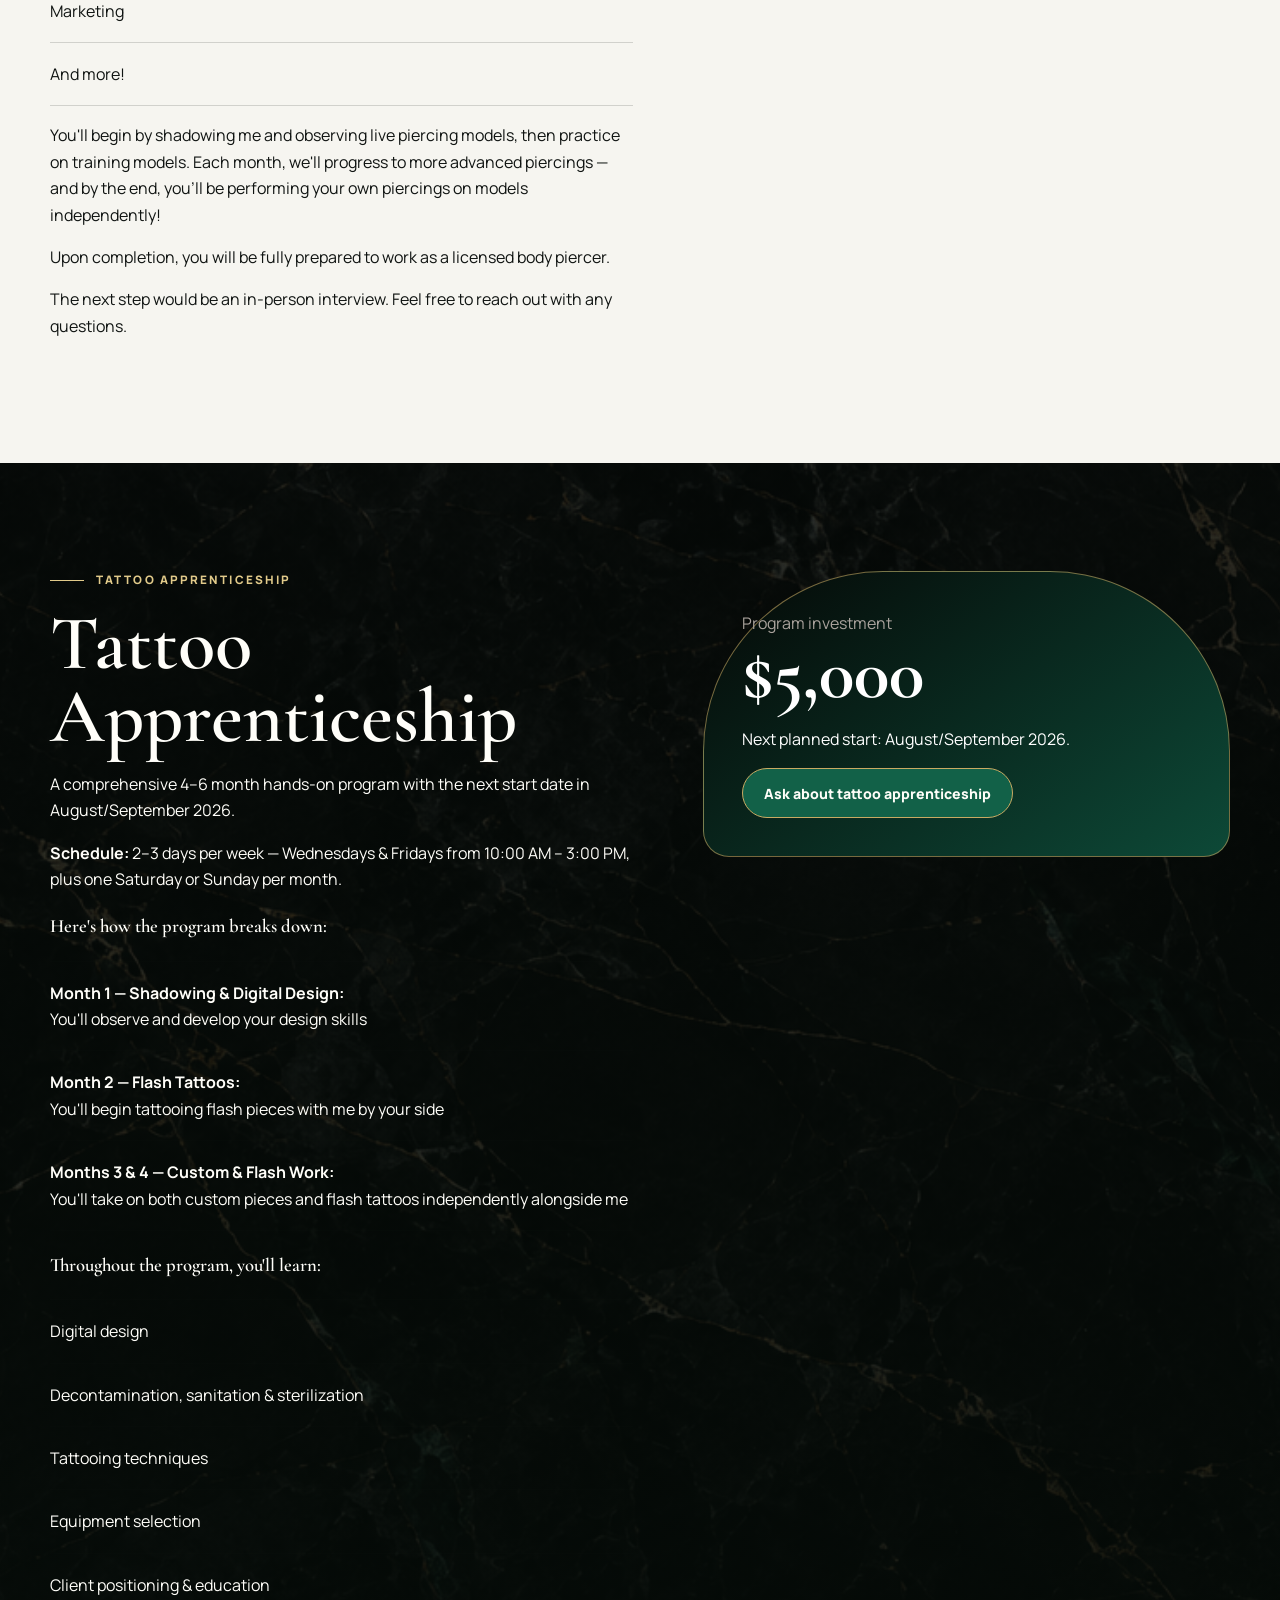
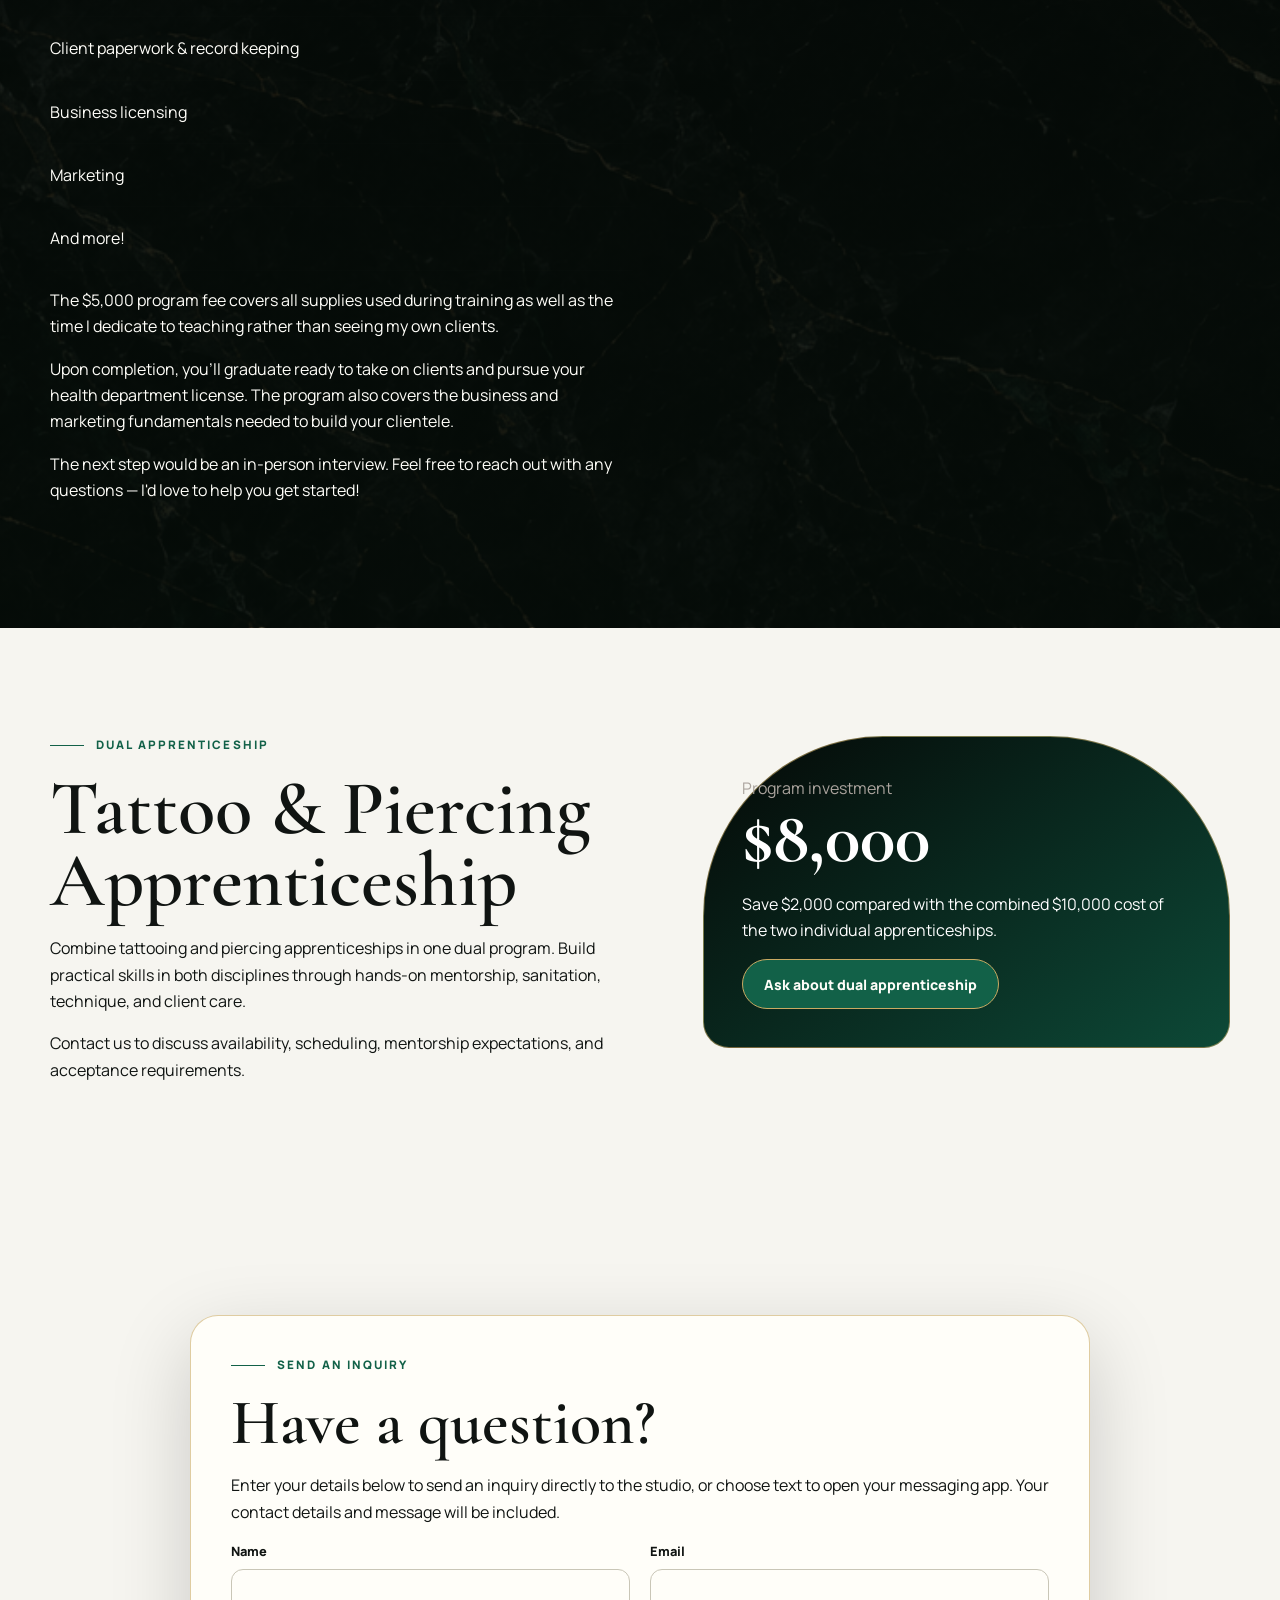
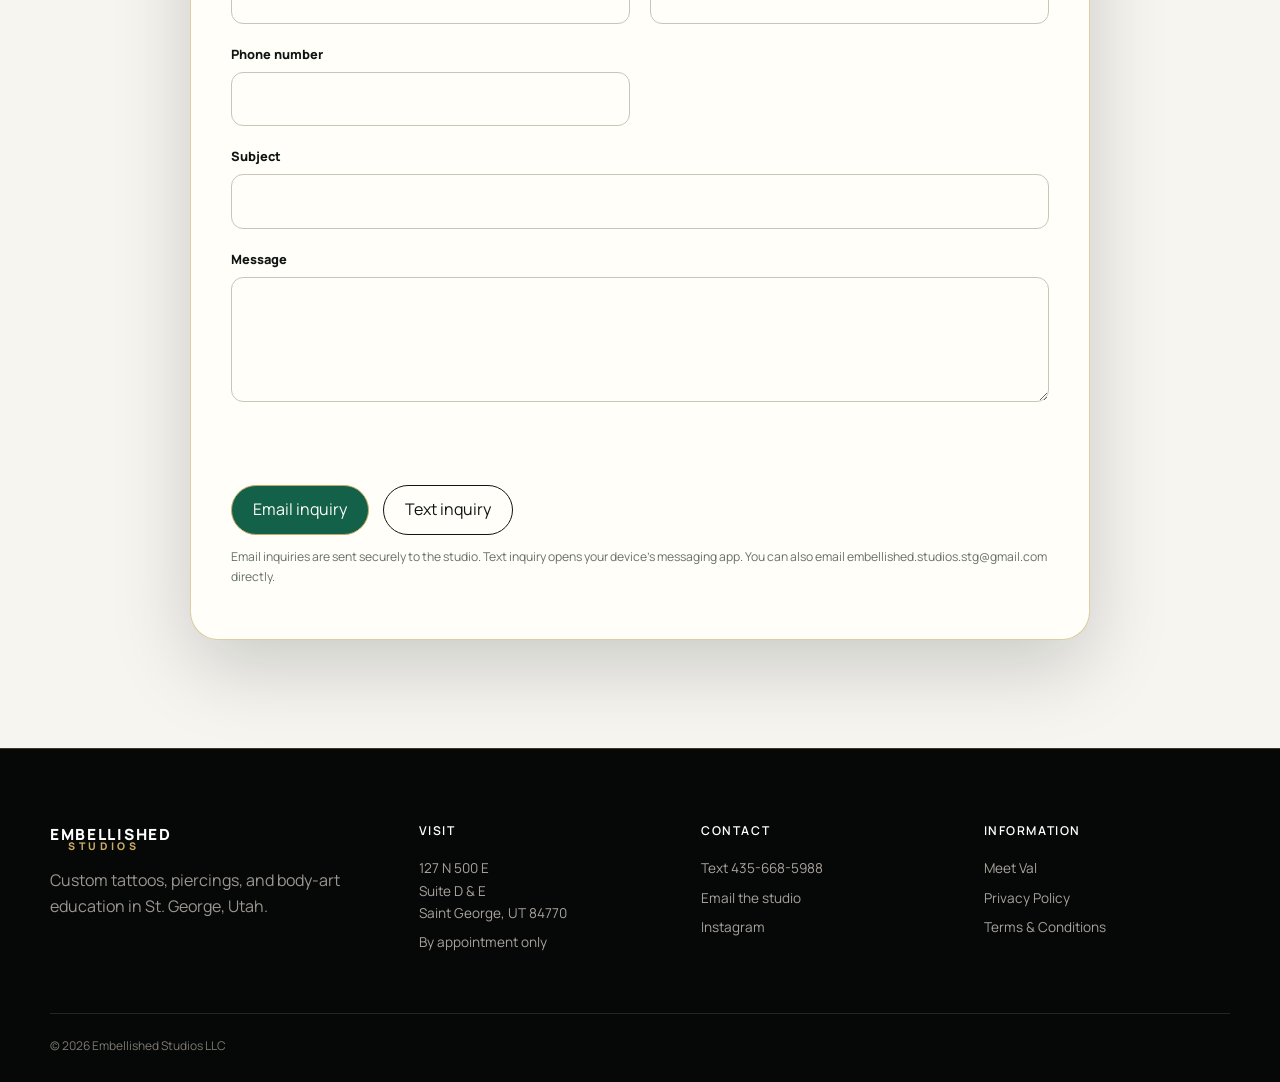
==== commit ffe9f533: "Update apprenticeship pricing and dual discount" ====
--- a/apprenticeships/index.html
+++ b/apprenticeships/index.html
@@ -1,4 +1,4 @@
 <!doctype html><html lang="en"><head><meta charset="utf-8"><meta name="viewport" content="width=device-width,initial-scale=1"><title>Tattoo & Piercing Apprenticeships | Embellished Studios</title><meta name="description" content="Hands-on tattoo and piercing apprenticeship programs at Embellished Studios in St. George, Utah."><link rel="preconnect" href="https://fonts.googleapis.com"><link rel="preconnect" href="https://fonts.gstatic.com" crossorigin><link href="https://fonts.googleapis.com/css2?family=Cormorant+Garamond:wght@500;600&family=Manrope:wght@400;600;700;800&display=swap" rel="stylesheet"><link rel="icon" href="../assets/favicon.svg" type="image/svg+xml"><link rel="stylesheet" href="../assets/styles.css"><link rel="canonical" href="https://www.embellishedstudios.com/apprenticeships/"><meta property="og:title" content="Tattoo & Piercing Apprenticeships | Embellished Studios"><meta property="og:type" content="website"><meta property="og:site_name" content="Embellished Studios"><meta property="og:description" content="Hands-on tattoo and piercing apprenticeship programs at Embellished Studios in St. George, Utah."><meta property="og:url" content="https://www.embellishedstudios.com/apprenticeships/">
 </head><body><a class="skip-link" href="#content">Skip to content</a><header class="site-header"><div class="shell nav"><a class="wordmark" href="../"><span>EMBELLISHED</span><span>STUDIOS</span></a><button class="menu-toggle" type="button" aria-expanded="false" aria-label="Open menu">☰</button><nav class="nav-links"><a href="../tattoos/">Tattoos</a><a href="../piercings/">Piercings</a><a href="../apprenticeships/">Apprenticeships</a><a href="../#studio">Studio</a><a href="../contact/">Contact</a><a class="button" href="../tattoo-request-form/">Tattoo request</a><a class="button nav-secondary" href="../piercing-request-form/">Piercing request</a></nav></div></header><main id="content"><section class="page-hero"><div class="shell"><div class="breadcrumbs"><a href="../">Home</a> / Apprenticeships</div><div class="kicker">Tattoo & piercing education</div><h1>Hands-on apprenticeships built for real studio work.</h1><p>Learn practical technique, sanitation, client care, business fundamentals, and the day-to-day skills needed to begin working professionally.</p></div></section>
-<section class="section"><div class="shell training-grid"><div><div class="kicker">Piercing apprenticeship</div><h2 style="font-size:clamp(3rem,6vw,5.5rem);line-height:.94;margin:18px 0">4-Month Piercing Apprenticeship</h2><p>A comprehensive 4–6 month hands-on program, held 2–3 days per week (Wednesdays & Fridays, 10:00 AM – 3:00 PM).</p><p>In the apprenticeship, you'll learn everything you need to work as a licensed body piercer, including:</p><ul class="curriculum"><li>Decontamination, sanitation & sterilization</li><li>Autoclave sterilization</li><li>Piercing techniques</li><li>Equipment selection</li><li>Client positioning & education</li><li>Client paperwork & record keeping</li><li>Business licensing</li><li>Marketing</li><li>And more!</li></ul><p>You'll begin by shadowing me and observing live piercing models, then practice on training models. Each month, we'll progress to more advanced piercings — and by the end, you'll be performing your own piercings on models independently!</p><p>Upon completion, you will be fully prepared to work as a licensed body piercer.</p><p>The next step would be an in-person interview. Feel free to reach out with any questions.</p></div><aside class="training-price"><span>Program investment</span><strong>$4,800</strong><p>Comprehensive hands-on mentorship over approximately 4–6 months.</p><a class="button red" href="mailto:embellished.studios.stg@gmail.com?subject=Piercing%20apprenticeship%20inquiry">Ask about piercing apprenticeship</a></aside></div></section>
-<section class="section dark"><div class="shell training-grid"><div><div class="kicker">Tattoo apprenticeship</div><h2 style="font-size:clamp(3rem,6vw,5.5rem);line-height:.94;margin:18px 0">Tattoo Apprenticeship</h2><p>A comprehensive 4–6 month hands-on program with the next start date in August/September 2026.</p><p><strong>Schedule:</strong> 2–3 days per week — Wednesdays & Fridays from 10:00 AM – 3:00 PM, plus one Saturday or Sunday per month.</p><h3>Here's how the program breaks down:</h3><ul class="curriculum"><li><strong>Month 1 — Shadowing & Digital Design:</strong> You'll observe and develop your design skills</li><li><strong>Month 2 — Flash Tattoos:</strong> You'll begin tattooing flash pieces with me by your side</li><li><strong>Months 3 & 4 — Custom & Flash Work:</strong> You'll take on both custom pieces and flash tattoos independently alongside me</li></ul><h3>Throughout the program, you'll learn:</h3><ul class="curriculum"><li>Digital design</li><li>Decontamination, sanitation & sterilization</li><li>Tattooing techniques</li><li>Equipment selection</li><li>Client positioning & education</li><li>Client paperwork & record keeping</li><li>Business licensing</li><li>Marketing</li><li>And more!</li></ul><p>The $4,800 program fee covers all supplies used during training as well as the time I dedicate to teaching rather than seeing my own clients.</p><p>Upon completion, you'll graduate ready to take on clients and pursue your health department license. The program also covers the business and marketing fundamentals needed to build your clientele.</p><p>The next step would be an in-person interview. Feel free to reach out with any questions — I'd love to help you get started!</p></div><aside class="training-price"><span>Program investment</span><strong>$4,800</strong><p>Next planned start: August/September 2026.</p><a class="button red" href="mailto:embellished.studios.stg@gmail.com?subject=Tattoo%20apprenticeship%20inquiry">Ask about tattoo apprenticeship</a></aside></div></section><section class="section"><div class="shell training-grid"><div><div class="kicker">Dual apprenticeship</div><h2 style="font-size:clamp(3rem,6vw,5.5rem);line-height:.94;margin:18px 0">Tattoo &amp; Piercing Apprenticeship</h2><p>Combine tattooing and piercing apprenticeships in one dual program. Build practical skills in both disciplines through hands-on mentorship, sanitation, technique, and client care.</p><p>Contact us to discuss availability, scheduling, mentorship expectations, and acceptance requirements.</p></div><aside class="training-price"><span>Program investment</span><strong>$8,600</strong><p>Save $1,000 compared with the combined $9,600 cost of the two individual apprenticeships.</p><a class="button red" href="mailto:embellished.studios.stg@gmail.com?subject=Dual%20tattoo%20and%20piercing%20apprenticeship%20inquiry">Ask about dual apprenticeship</a></aside></div></section><section class="section"><div class="shell"><div class="request-form apprenticeship-inquiry"><div class="inquiry-form-block"><div class="kicker">Send an inquiry</div><h2>Have a question?</h2><p>Enter your details below to send an inquiry directly to the studio, or choose text to open your messaging app. Your contact details and message will be included.</p><form class="studio-inquiry-form" data-inquiry-form><div class="form-grid"><div class="field"><label for="inq-name">Name</label><input id="inq-name" name="name" maxlength="100" type="text" autocomplete="name" required></div><div class="field"><label for="inq-email">Email</label><input id="inq-email" name="email" type="email" autocomplete="email" maxlength="254" required></div><div class="field"><label for="inq-phone">Phone number</label><input id="inq-phone" name="phone" maxlength="40" type="tel" autocomplete="tel" required></div><div class="field full"><label for="inq-subject">Subject</label><input id="inq-subject" name="subject" maxlength="160" type="text" required></div><div class="field full"><label for="inq-message">Message</label><textarea id="inq-message" name="message" maxlength="5000" required></textarea></div><div class="field full"><div class="cf-turnstile" data-sitekey="0x4AAAAAAFm4rLqfK1gu8yg5" data-action="inquiry"></div><div hidden aria-hidden="true"><label>Leave blank<input name="website" tabindex="-1" autocomplete="off"></label></div><p role="status" aria-live="polite"></p></div><div class="form-actions"><button class="button red" type="submit" data-send="email">Email inquiry</button><button class="button ghost" type="submit" data-send="sms">Text inquiry</button></div></div></form><p class="fine-print">Email inquiries are sent securely to the studio. Text inquiry opens your device’s messaging app. You can also email embellished.studios.stg@gmail.com directly.</p></div></div></div></section></main><footer class="site-footer"><div class="shell"><div class="footer-grid"><div class="footer-brand"><a class="wordmark" href="../"><span>EMBELLISHED</span><span>STUDIOS</span></a><p>Custom tattoos, piercings, and body-art education in St. George, Utah.</p></div><div class="footer-column"><h3>Visit</h3><span>127 N 500 E<br>Suite D & E<br>Saint George, UT 84770</span><span>By appointment only</span></div><div class="footer-column"><h3>Contact</h3><a href="sms:+14356685988">Text 435-668-5988</a><a href="mailto:embellished.studios.stg@gmail.com">Email the studio</a><a href="https://www.instagram.com/embellished.studios/">Instagram</a></div><div class="footer-column"><h3>Information</h3><a href="../meet-val/">Meet Val</a><a href="../privacy-policy/">Privacy Policy</a><a href="../terms/">Terms & Conditions</a></div></div><div class="footer-bottom"><span>© <span data-year></span> Embellished Studios LLC</span></div></div></footer><script>const menuButton=document.querySelector('.menu-toggle');const navLinks=document.querySelector('.nav-links');if(menuButton&&navLinks){menuButton.addEventListener('click',()=>{const open=navLinks.classList.toggle('open');document.body.classList.toggle('menu-open',open);menuButton.setAttribute('aria-expanded',String(open));});}document.querySelectorAll('[data-year]').forEach(node=>{node.textContent=new Date().getFullYear();});</script><script src="../assets/inquiries.js" defer></script><script src="https://challenges.cloudflare.com/turnstile/v0/api.js" async defer></script></body></html>+<section class="section"><div class="shell training-grid"><div><div class="kicker">Piercing apprenticeship</div><h2 style="font-size:clamp(3rem,6vw,5.5rem);line-height:.94;margin:18px 0">4-Month Piercing Apprenticeship</h2><p>A comprehensive 4–6 month hands-on program, held 2–3 days per week (Wednesdays & Fridays, 10:00 AM – 3:00 PM).</p><p>In the apprenticeship, you'll learn everything you need to work as a licensed body piercer, including:</p><ul class="curriculum"><li>Decontamination, sanitation & sterilization</li><li>Autoclave sterilization</li><li>Piercing techniques</li><li>Equipment selection</li><li>Client positioning & education</li><li>Client paperwork & record keeping</li><li>Business licensing</li><li>Marketing</li><li>And more!</li></ul><p>You'll begin by shadowing me and observing live piercing models, then practice on training models. Each month, we'll progress to more advanced piercings — and by the end, you'll be performing your own piercings on models independently!</p><p>Upon completion, you will be fully prepared to work as a licensed body piercer.</p><p>The next step would be an in-person interview. Feel free to reach out with any questions.</p></div><aside class="training-price"><span>Program investment</span><strong>$5,000</strong><p>Comprehensive hands-on mentorship over approximately 4–6 months.</p><a class="button red" href="#training-inquiry" data-inquiry-subject="Piercing apprenticeship inquiry">Ask about piercing apprenticeship</a></aside></div></section>
+<section class="section dark"><div class="shell training-grid"><div><div class="kicker">Tattoo apprenticeship</div><h2 style="font-size:clamp(3rem,6vw,5.5rem);line-height:.94;margin:18px 0">Tattoo Apprenticeship</h2><p>A comprehensive 4–6 month hands-on program with the next start date in August/September 2026.</p><p><strong>Schedule:</strong> 2–3 days per week — Wednesdays & Fridays from 10:00 AM – 3:00 PM, plus one Saturday or Sunday per month.</p><h3>Here's how the program breaks down:</h3><ul class="curriculum"><li><strong>Month 1 — Shadowing & Digital Design:</strong> You'll observe and develop your design skills</li><li><strong>Month 2 — Flash Tattoos:</strong> You'll begin tattooing flash pieces with me by your side</li><li><strong>Months 3 & 4 — Custom & Flash Work:</strong> You'll take on both custom pieces and flash tattoos independently alongside me</li></ul><h3>Throughout the program, you'll learn:</h3><ul class="curriculum"><li>Digital design</li><li>Decontamination, sanitation & sterilization</li><li>Tattooing techniques</li><li>Equipment selection</li><li>Client positioning & education</li><li>Client paperwork & record keeping</li><li>Business licensing</li><li>Marketing</li><li>And more!</li></ul><p>The $5,000 program fee covers all supplies used during training as well as the time I dedicate to teaching rather than seeing my own clients.</p><p>Upon completion, you'll graduate ready to take on clients and pursue your health department license. The program also covers the business and marketing fundamentals needed to build your clientele.</p><p>The next step would be an in-person interview. Feel free to reach out with any questions — I'd love to help you get started!</p></div><aside class="training-price"><span>Program investment</span><strong>$5,000</strong><p>Next planned start: August/September 2026.</p><a class="button red" href="#training-inquiry" data-inquiry-subject="Tattoo apprenticeship inquiry">Ask about tattoo apprenticeship</a></aside></div></section><section class="section"><div class="shell training-grid"><div><div class="kicker">Dual apprenticeship</div><h2 style="font-size:clamp(3rem,6vw,5.5rem);line-height:.94;margin:18px 0">Tattoo &amp; Piercing Apprenticeship</h2><p>Combine tattooing and piercing apprenticeships in one dual program. Build practical skills in both disciplines through hands-on mentorship, sanitation, technique, and client care.</p><p>Contact us to discuss availability, scheduling, mentorship expectations, and acceptance requirements.</p></div><aside class="training-price"><span>Program investment</span><strong>$8,000</strong><p>Save $2,000 compared with the combined $10,000 cost of the two individual apprenticeships.</p><a class="button red" href="#training-inquiry" data-inquiry-subject="Dual tattoo and piercing apprenticeship inquiry">Ask about dual apprenticeship</a></aside></div></section><section class="section"><div class="shell"><div class="request-form apprenticeship-inquiry"><div class="inquiry-form-block"><div class="kicker">Send an inquiry</div><h2>Have a question?</h2><p>Enter your details below to send an inquiry directly to the studio, or choose text to open your messaging app. Your contact details and message will be included.</p><form id="training-inquiry" class="studio-inquiry-form" data-inquiry-form><div class="form-grid"><div class="field"><label for="inq-name">Name</label><input id="inq-name" name="name" maxlength="100" type="text" autocomplete="name" required></div><div class="field"><label for="inq-email">Email</label><input id="inq-email" name="email" type="email" autocomplete="email" maxlength="254" required></div><div class="field"><label for="inq-phone">Phone number</label><input id="inq-phone" name="phone" maxlength="40" type="tel" autocomplete="tel" required></div><div class="field full"><label for="inq-subject">Subject</label><input id="inq-subject" name="subject" maxlength="160" type="text" required></div><div class="field full"><label for="inq-message">Message</label><textarea id="inq-message" name="message" maxlength="5000" required></textarea></div><div class="field full"><div class="cf-turnstile" data-sitekey="0x4AAAAAAFm4rLqfK1gu8yg5" data-action="inquiry"></div><div hidden aria-hidden="true"><label>Leave blank<input name="website" tabindex="-1" autocomplete="off"></label></div><p role="status" aria-live="polite"></p></div><div class="form-actions"><button class="button red" type="submit" data-send="email">Email inquiry</button><button class="button ghost" type="submit" data-send="sms">Text inquiry</button></div></div></form><p class="fine-print">Email inquiries are sent securely to the studio. Text inquiry opens your device’s messaging app. You can also email embellished.studios.stg@gmail.com directly.</p></div></div></div></section></main><footer class="site-footer"><div class="shell"><div class="footer-grid"><div class="footer-brand"><a class="wordmark" href="../"><span>EMBELLISHED</span><span>STUDIOS</span></a><p>Custom tattoos, piercings, and body-art education in St. George, Utah.</p></div><div class="footer-column"><h3>Visit</h3><span>127 N 500 E<br>Suite D & E<br>Saint George, UT 84770</span><span>By appointment only</span></div><div class="footer-column"><h3>Contact</h3><a href="sms:+14356685988">Text 435-668-5988</a><a href="mailto:embellished.studios.stg@gmail.com">Email the studio</a><a href="https://www.instagram.com/embellished.studios/">Instagram</a></div><div class="footer-column"><h3>Information</h3><a href="../meet-val/">Meet Val</a><a href="../privacy-policy/">Privacy Policy</a><a href="../terms/">Terms & Conditions</a></div></div><div class="footer-bottom"><span>© <span data-year></span> Embellished Studios LLC</span></div></div></footer><script>const menuButton=document.querySelector('.menu-toggle');const navLinks=document.querySelector('.nav-links');if(menuButton&&navLinks){menuButton.addEventListener('click',()=>{const open=navLinks.classList.toggle('open');document.body.classList.toggle('menu-open',open);menuButton.setAttribute('aria-expanded',String(open));});}document.querySelectorAll('[data-year]').forEach(node=>{node.textContent=new Date().getFullYear();});</script><script src="../assets/inquiries.js" defer></script><script src="https://challenges.cloudflare.com/turnstile/v0/api.js" async defer></script></body></html>
